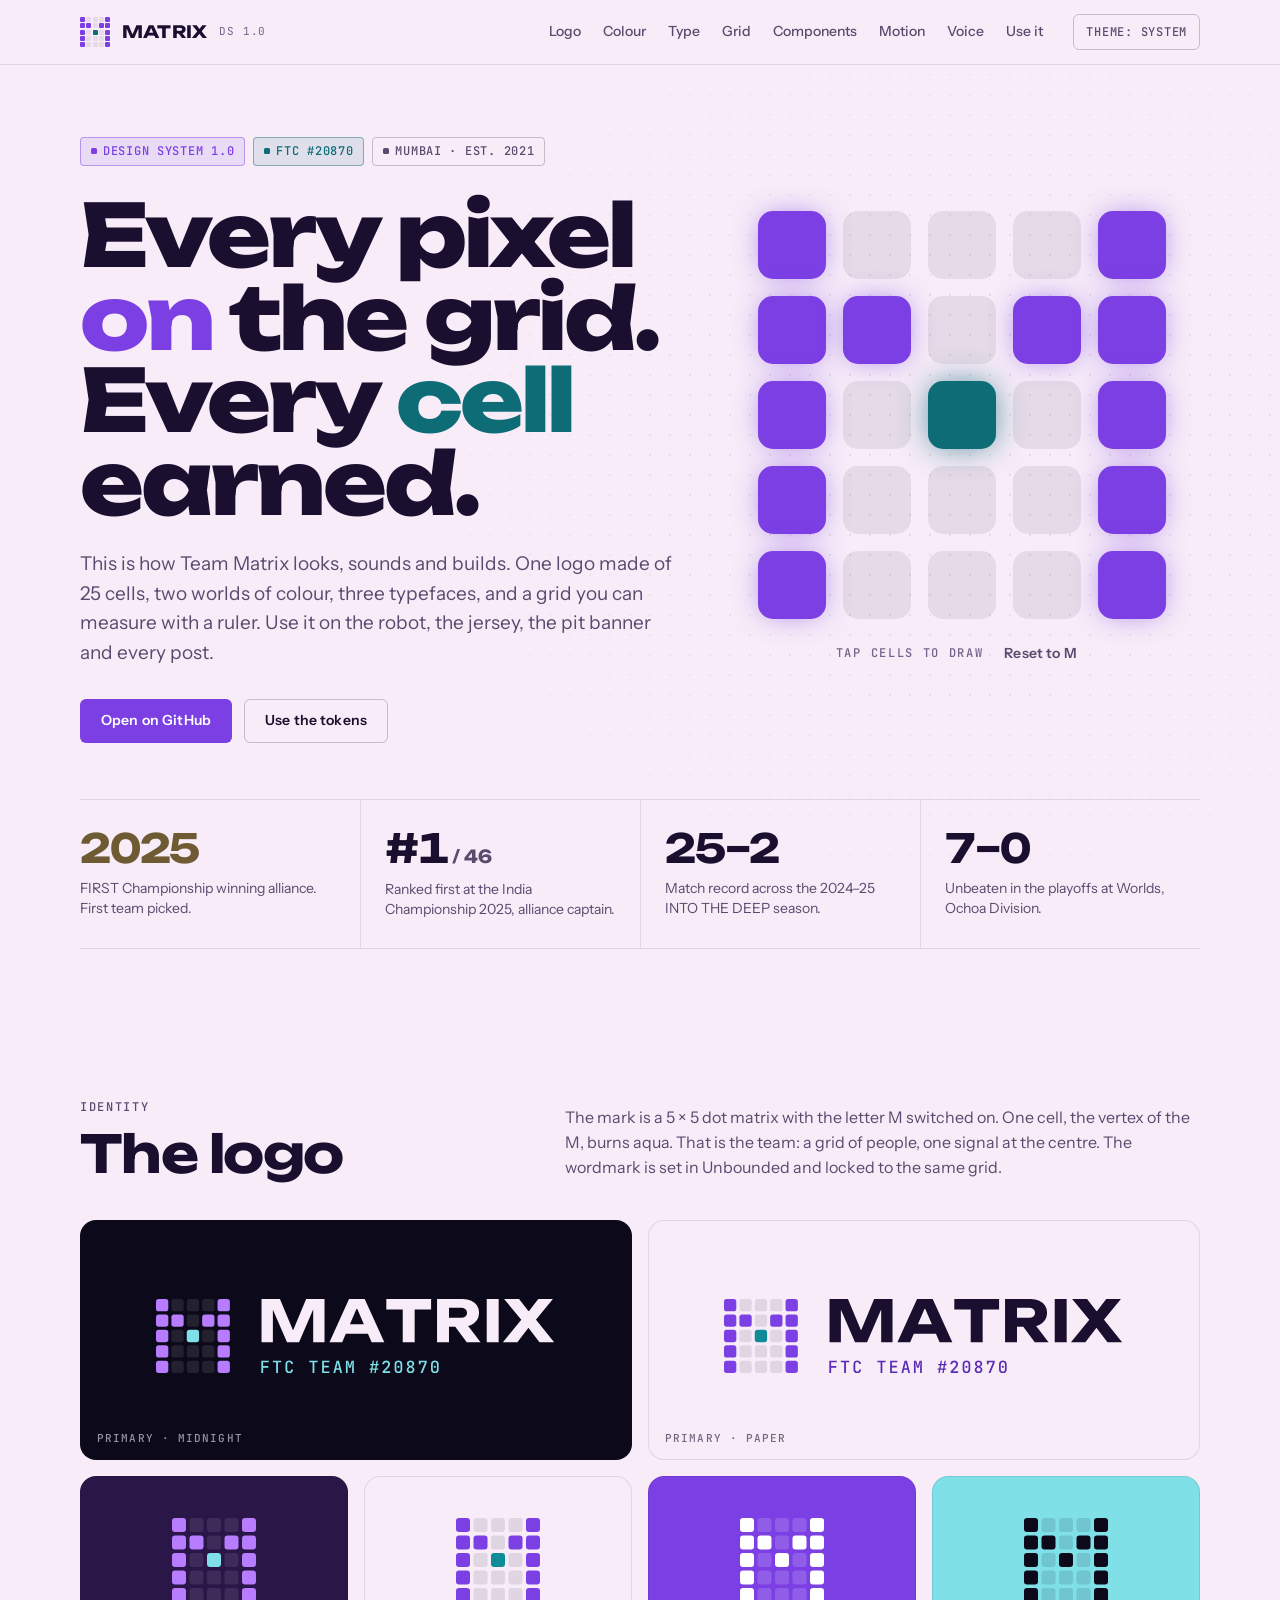
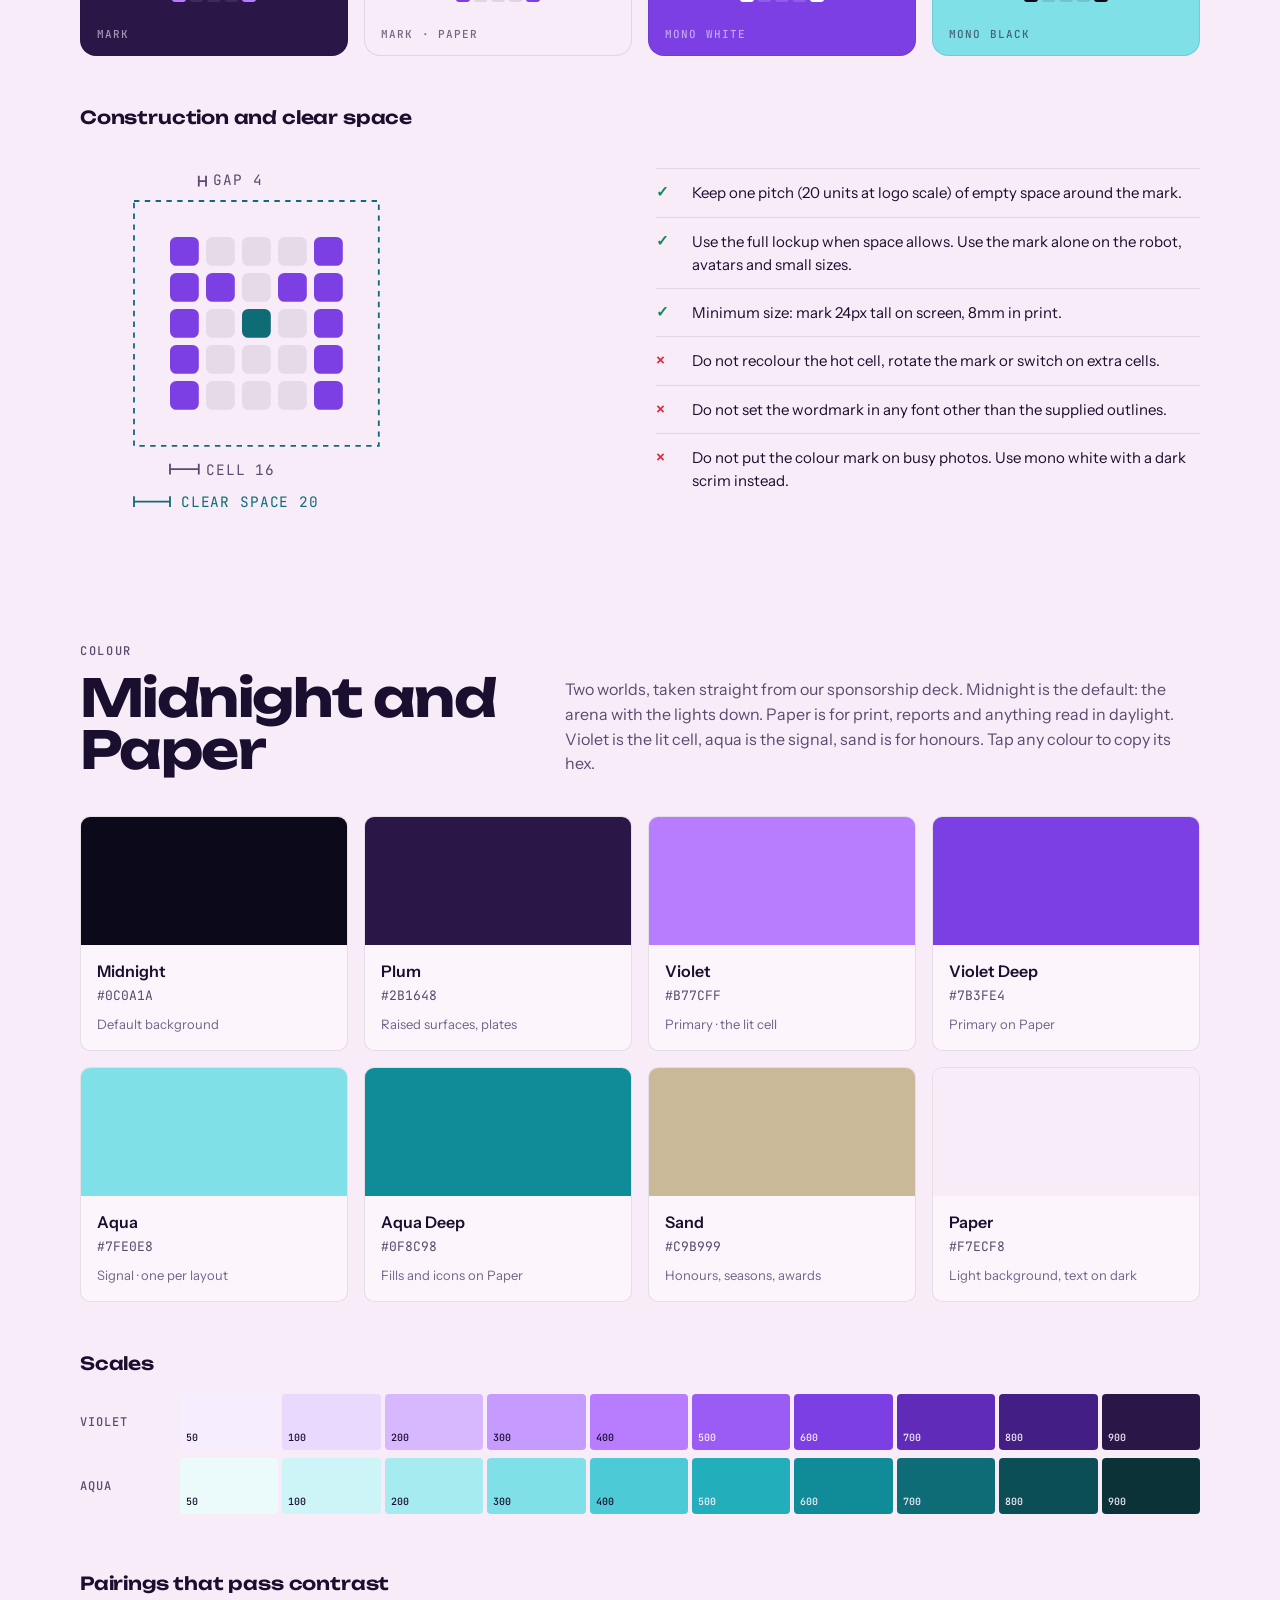
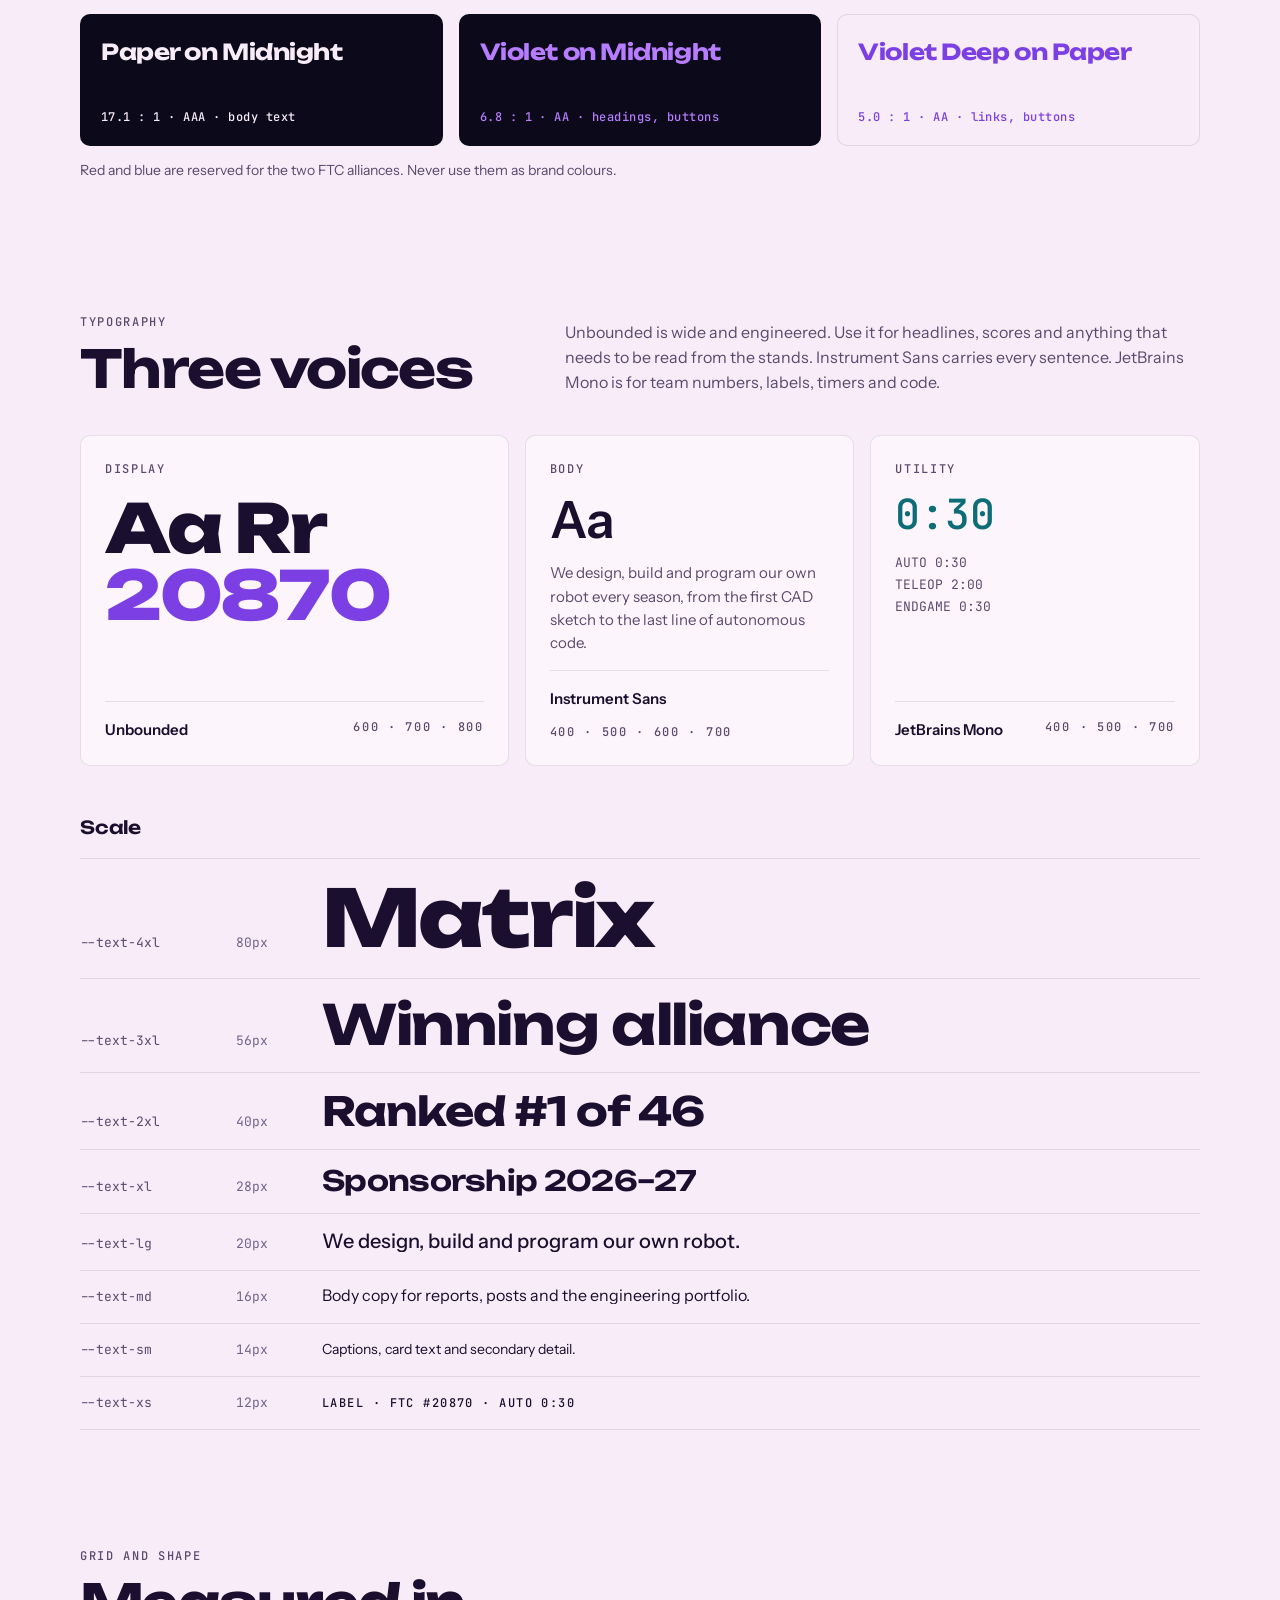
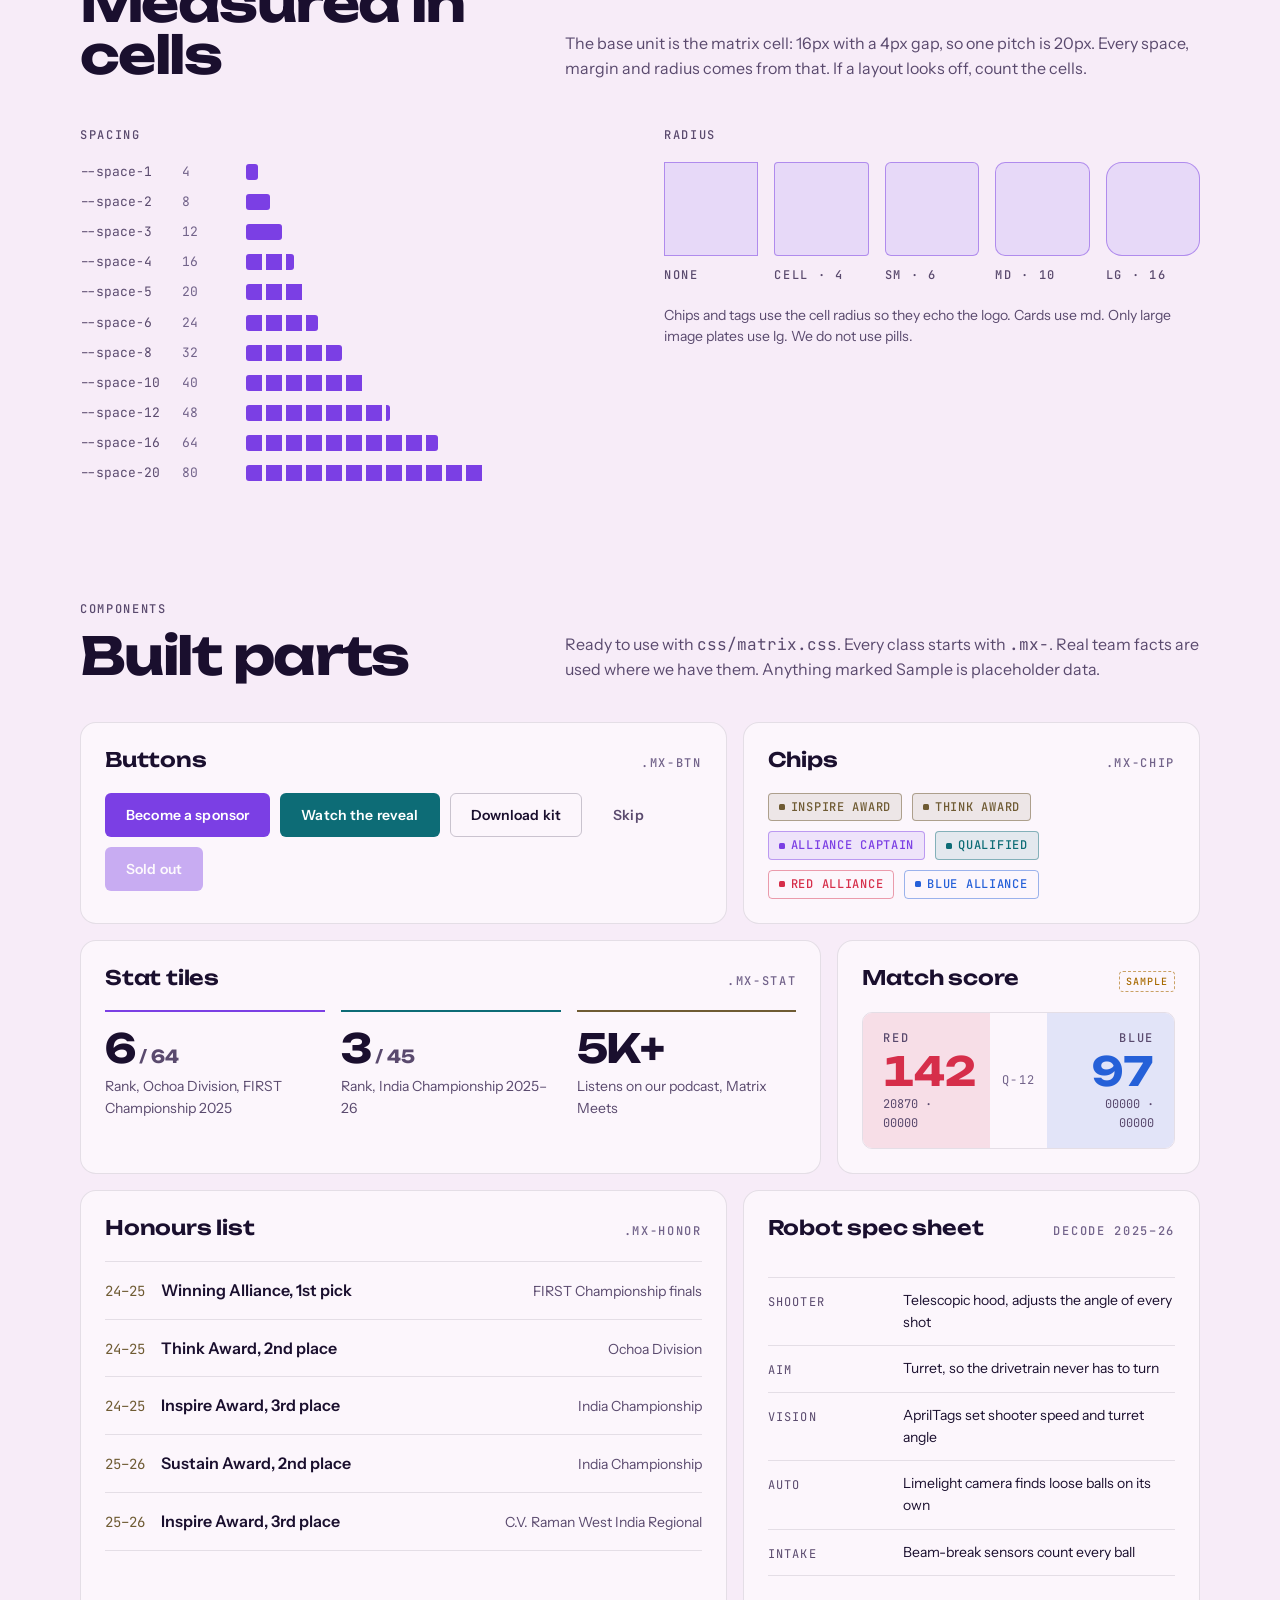
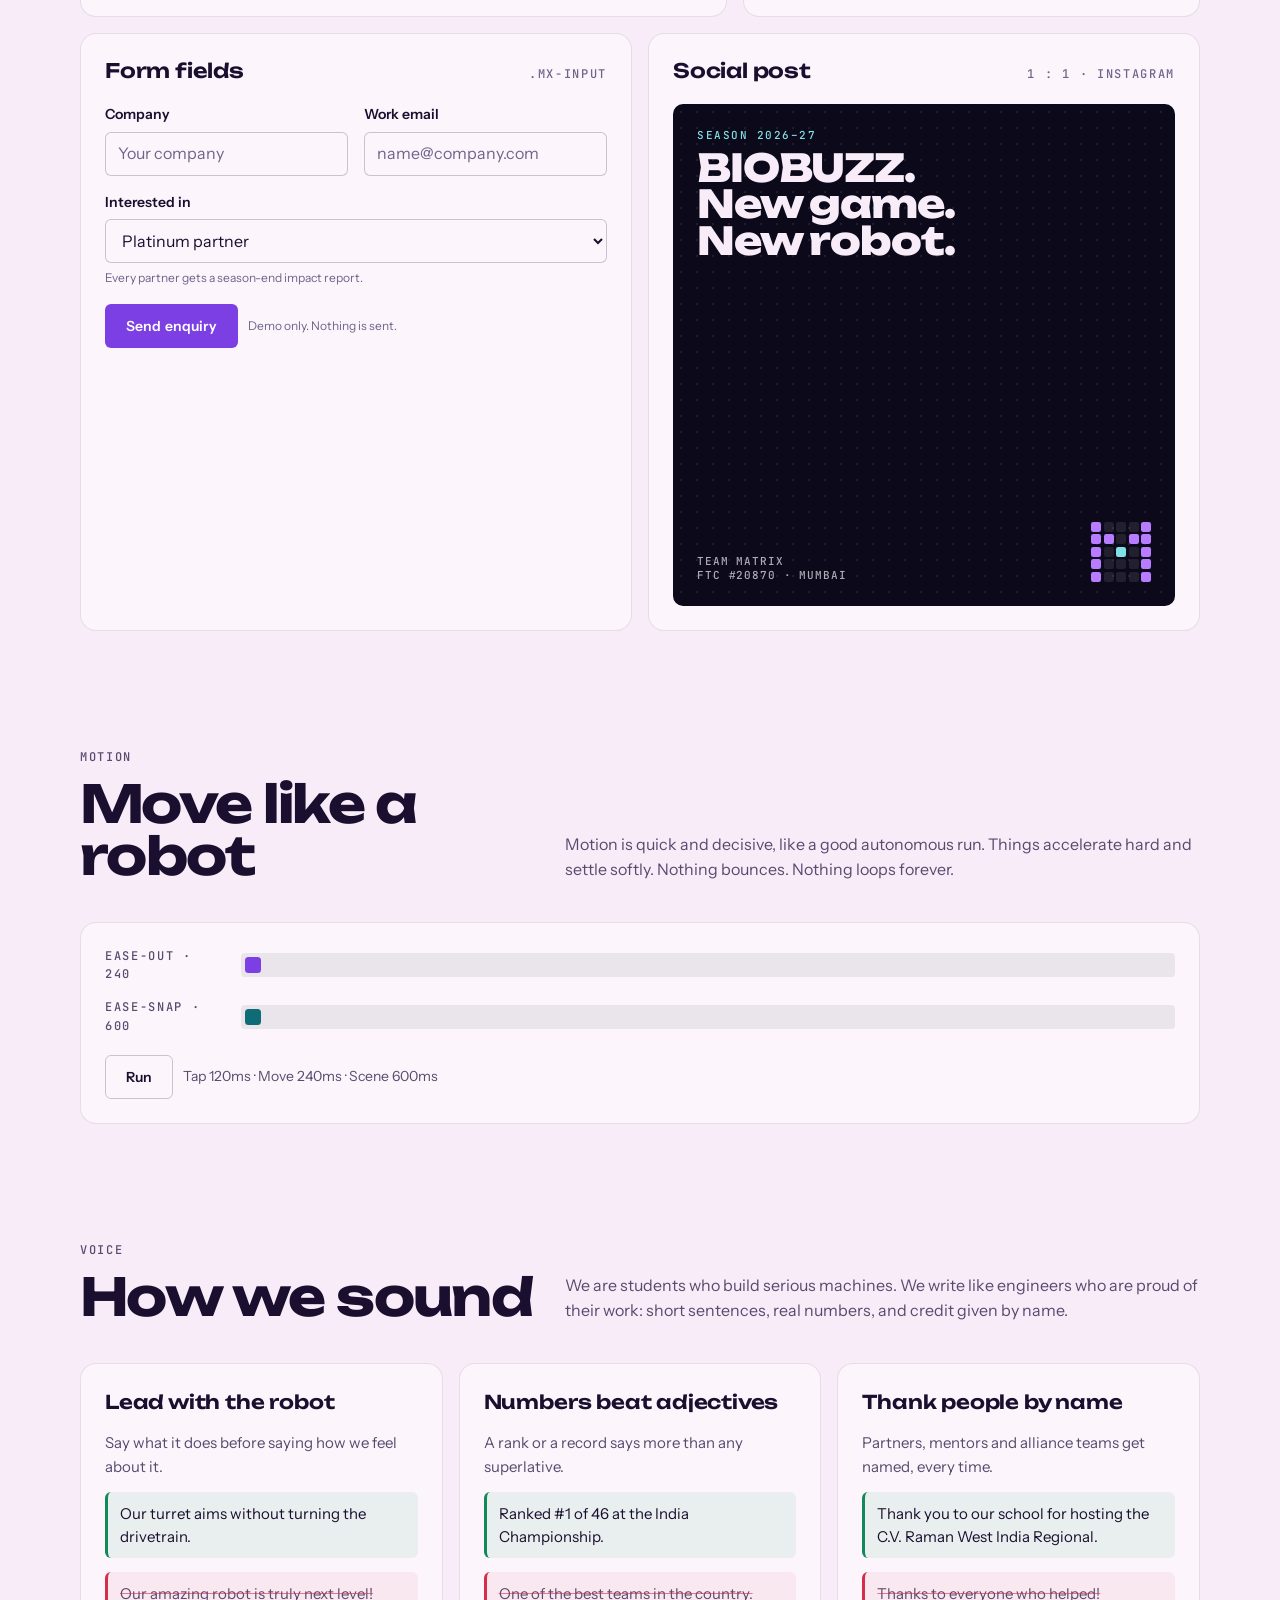
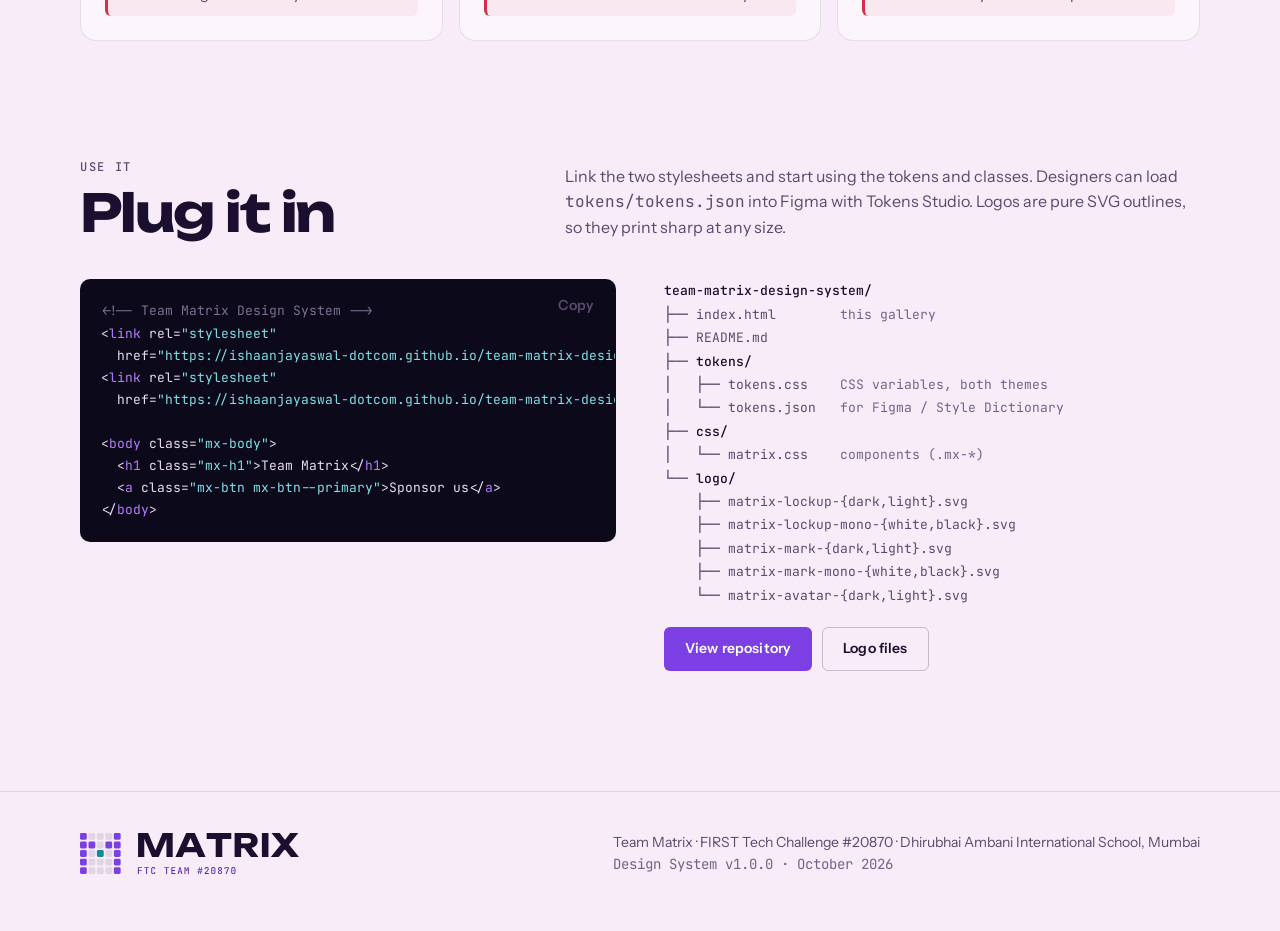
==== index.html @ dff88afb "Team Matrix Design System v1.0.0 Logo (dot-matrix M mark, outlined SVG lockups), Midnight and Paper " ====
<!doctype html>
<html lang="en">
<head>
<meta charset="utf-8">
<meta name="viewport" content="width=device-width, initial-scale=1, viewport-fit=cover">
<title>Team Matrix Design System</title>
<meta name="description" content="The official design system of Team Matrix, FIRST Tech Challenge Team #20870, Mumbai. Logo, colour, type, components and voice.">
<meta name="theme-color" content="#0C0A1A">
<link rel="icon" type="image/svg+xml" href="logo/matrix-avatar-dark.svg">
<link rel="preconnect" href="https://fonts.googleapis.com">
<link rel="preconnect" href="https://fonts.gstatic.com" crossorigin>
<link rel="stylesheet" href="https://fonts.googleapis.com/css2?family=Unbounded:wght@500;600;700;800&family=Instrument+Sans:ital,wght@0,400;0,500;0,600;0,700;1,400&family=JetBrains+Mono:wght@400;500;700&display=swap">
<style>
/*
 * Team Matrix Design System — tokens.css  v1.0.0
 * FTC Team #20870 · Mumbai
 *
 * Dark-first. "Midnight" is the default world; "Paper" is the light world.
 * Set data-theme="light" or data-theme="dark" on <html> to force one.
 *
 * Grid concept: everything snaps to the MATRIX CELL. One cell = 16px, one gap = 4px,
 * one pitch = 20px. The logo is a 5 x 5 grid of cells, so the brand literally is the grid.
 */


:root {
  /* ---------- Brand core (fixed, theme-independent) ---------- */
  --mx-midnight: #0C0A1A;
  --mx-aubergine: #1C0F33;
  --mx-plum: #2B1648;
  --mx-violet: #B77CFF;
  --mx-violet-deep: #7B3FE4;
  --mx-aqua: #7FE0E8;
  --mx-aqua-deep: #0F8C98;
  --mx-sand: #C9B999;
  --mx-sand-deep: #6F5B33;
  --mx-paper: #F7ECF8;
  --mx-ink: #1A0F2E;

  /* Violet scale */
  --mx-violet-50: #F6EEFF;
  --mx-violet-100: #EAD9FF;
  --mx-violet-200: #D7B8FF;
  --mx-violet-300: #C69BFF;
  --mx-violet-400: #B77CFF;
  --mx-violet-500: #9A5CF5;
  --mx-violet-600: #7B3FE4;
  --mx-violet-700: #5F2BB8;
  --mx-violet-800: #431E85;
  --mx-violet-900: #2B1648;

  /* Aqua scale */
  --mx-aqua-50: #EBFBFC;
  --mx-aqua-100: #CDF4F7;
  --mx-aqua-200: #A6EBF0;
  --mx-aqua-300: #7FE0E8;
  --mx-aqua-400: #4CCAD5;
  --mx-aqua-500: #23AEBB;
  --mx-aqua-600: #0F8C98;
  --mx-aqua-700: #0D6C76;
  --mx-aqua-800: #0C4E56;
  --mx-aqua-900: #0A3237;

  /* ---------- Semantic (Midnight / dark default) ---------- */
  --bg: #0C0A1A;
  --surface: #150D27;
  --raised: #1F1236;
  --line: rgba(247, 236, 248, 0.10);
  --line-strong: rgba(247, 236, 248, 0.20);
  --fg: #F7ECF8;
  --fg-muted: #B9A9C9;
  --fg-faint: #7E6F92;
  --primary: #B77CFF;
  --on-primary: #12081F;
  --signal: #7FE0E8;
  --on-signal: #06262A;
  --honor: #C9B999;
  --cell-off: rgba(247, 236, 248, 0.09);

  /* FTC alliance colours */
  --alliance-red: #FF6B7D;
  --alliance-blue: #6AA2FF;

  /* Status */
  --ok: #6EE7A8;
  --warn: #FFC86B;
  --fail: #FF6B7D;

  /* ---------- Type ---------- */
  --font-display: "Unbounded", "Arial Black", system-ui, sans-serif;
  --font-body: "Instrument Sans", "Segoe UI", system-ui, -apple-system, sans-serif;
  --font-mono: "JetBrains Mono", ui-monospace, "SFMono-Regular", Menlo, Consolas, monospace;

  --text-xs: 0.75rem;   /* 12 */
  --text-sm: 0.875rem;  /* 14 */
  --text-md: 1rem;      /* 16 */
  --text-lg: 1.25rem;   /* 20 */
  --text-xl: 1.75rem;   /* 28 */
  --text-2xl: 2.5rem;   /* 40 */
  --text-3xl: 3.5rem;   /* 56 */
  --text-4xl: 5rem;     /* 80 */

  --tracking-label: 0.14em;

  /* ---------- Space: the matrix cell ---------- */
  --cell: 16px;
  --gap: 4px;
  --pitch: 20px;
  --space-1: 4px;
  --space-2: 8px;
  --space-3: 12px;
  --space-4: 16px;
  --space-5: 20px;
  --space-6: 24px;
  --space-8: 32px;
  --space-10: 40px;
  --space-12: 48px;
  --space-16: 64px;
  --space-20: 80px;

  /* ---------- Shape ---------- */
  --radius-cell: 4px;   /* matches a logo cell (3.5 / 16) */
  --radius-sm: 6px;
  --radius-md: 10px;
  --radius-lg: 16px;
  --radius-pill: 999px;

  /* ---------- Elevation ---------- */
  --shadow-1: 0 1px 0 rgba(255, 255, 255, 0.04) inset, 0 8px 24px -12px rgba(0, 0, 0, 0.6);
  --glow-primary: 0 0 0 1px rgba(183, 124, 255, 0.5), 0 8px 32px -8px rgba(183, 124, 255, 0.45);

  /* ---------- Motion ---------- */
  --ease-out: cubic-bezier(0.2, 0.8, 0.2, 1);
  --ease-snap: cubic-bezier(0.7, 0, 0.2, 1);
  --dur-tap: 120ms;
  --dur-move: 240ms;
  --dur-scene: 600ms;

  color-scheme: dark;
}

/* ---------- Paper (light) ---------- */
@media (prefers-color-scheme: light) {
  :root:not([data-theme="dark"]) {
    --bg: #F7ECF8;
    --surface: #FCF6FC;
    --raised: #FFFFFF;
    --line: rgba(26, 15, 46, 0.10);
    --line-strong: rgba(26, 15, 46, 0.22);
    --fg: #1A0F2E;
    --fg-muted: #5A4A6E;
    --fg-faint: #72638A;
    --primary: #7B3FE4;
    --on-primary: #FFFFFF;
    --signal: #0D6C76;
    --on-signal: #FFFFFF;
    --honor: #6F5B33;
    --cell-off: rgba(26, 15, 46, 0.08);
    --alliance-red: #D62E4A;
    --alliance-blue: #2560D8;
    --ok: #13895A;
    --warn: #A86A00;
    --fail: #D62E4A;
    --shadow-1: 0 1px 2px rgba(26, 15, 46, 0.06), 0 12px 28px -16px rgba(26, 15, 46, 0.25);
    --glow-primary: 0 0 0 1px rgba(123, 63, 228, 0.45), 0 8px 28px -10px rgba(123, 63, 228, 0.4);
    color-scheme: light;
  }
}
:root[data-theme="light"] {
  --bg: #F7ECF8;
  --surface: #FCF6FC;
  --raised: #FFFFFF;
  --line: rgba(26, 15, 46, 0.10);
  --line-strong: rgba(26, 15, 46, 0.22);
  --fg: #1A0F2E;
  --fg-muted: #5A4A6E;
  --fg-faint: #72638A;
  --primary: #7B3FE4;
  --on-primary: #FFFFFF;
  --signal: #0D6C76;
  --on-signal: #FFFFFF;
  --honor: #6F5B33;
  --cell-off: rgba(26, 15, 46, 0.08);
  --alliance-red: #D62E4A;
  --alliance-blue: #2560D8;
  --ok: #13895A;
  --warn: #A86A00;
  --fail: #D62E4A;
  --shadow-1: 0 1px 2px rgba(26, 15, 46, 0.06), 0 12px 28px -16px rgba(26, 15, 46, 0.25);
  --glow-primary: 0 0 0 1px rgba(123, 63, 228, 0.45), 0 8px 28px -10px rgba(123, 63, 228, 0.4);
  color-scheme: light;
}

/*
 * Team Matrix Design System — matrix.css  v1.0.0
 * Components. Requires tokens/tokens.css first.
 * Every class is prefixed .mx- so it can sit next to any other CSS.
 */

/* ---------- Base ---------- */
.mx-body {
  background: var(--bg);
  color: var(--fg);
  font-family: var(--font-body);
  font-size: var(--text-md);
  line-height: 1.55;
  -webkit-font-smoothing: antialiased;
}
.mx-display {
  font-family: var(--font-display);
  font-weight: 700;
  letter-spacing: -0.02em;
  line-height: 1.02;
  text-wrap: balance;
}
.mx-h1 { font-family: var(--font-display); font-weight: 700; font-size: clamp(2.25rem, 6vw, var(--text-3xl)); line-height: 1.04; letter-spacing: -0.02em; text-wrap: balance; }
.mx-h2 { font-family: var(--font-display); font-weight: 600; font-size: clamp(1.6rem, 4vw, var(--text-2xl)); line-height: 1.1; letter-spacing: -0.015em; text-wrap: balance; }
.mx-h3 { font-family: var(--font-display); font-weight: 600; font-size: var(--text-lg); line-height: 1.25; letter-spacing: -0.01em; }
.mx-lead { font-size: var(--text-lg); color: var(--fg-muted); line-height: 1.5; max-width: 60ch; }
.mx-label {
  font-family: var(--font-mono);
  font-size: var(--text-xs);
  font-weight: 500;
  letter-spacing: var(--tracking-label);
  text-transform: uppercase;
  color: var(--fg-muted);
}
.mx-num { font-family: var(--font-mono); font-variant-numeric: tabular-nums; }

/* ---------- Buttons ---------- */
.mx-btn {
  display: inline-flex;
  align-items: center;
  justify-content: center;
  gap: var(--space-2);
  min-height: 44px;
  padding: 0 var(--space-5);
  border-radius: var(--radius-sm);
  border: 1px solid transparent;
  font-family: var(--font-body);
  font-size: var(--text-sm);
  font-weight: 600;
  letter-spacing: 0.01em;
  text-decoration: none;
  cursor: pointer;
  transition: transform var(--dur-tap) var(--ease-out), background var(--dur-move) var(--ease-out),
    box-shadow var(--dur-move) var(--ease-out), border-color var(--dur-move) var(--ease-out);
}
.mx-btn:active { transform: translateY(1px); }
.mx-btn:focus-visible { outline: 2px solid var(--signal); outline-offset: 3px; }
.mx-btn--primary { background: var(--primary); color: var(--on-primary); }
.mx-btn--primary:hover { box-shadow: var(--glow-primary); }
.mx-btn--signal { background: var(--signal); color: var(--on-signal); }
.mx-btn--outline { background: transparent; color: var(--fg); border-color: var(--line-strong); }
.mx-btn--outline:hover { border-color: var(--primary); color: var(--primary); }
.mx-btn--ghost { background: transparent; color: var(--fg-muted); }
.mx-btn--ghost:hover { color: var(--fg); background: var(--cell-off); }
.mx-btn[disabled] { opacity: 0.4; cursor: not-allowed; box-shadow: none; }

/* ---------- Chips & badges ---------- */
.mx-chip {
  display: inline-flex;
  align-items: center;
  gap: 6px;
  padding: 4px 10px;
  border-radius: var(--radius-cell);
  font-family: var(--font-mono);
  font-size: var(--text-xs);
  font-weight: 500;
  letter-spacing: 0.06em;
  text-transform: uppercase;
  border: 1px solid var(--line-strong);
  color: var(--fg-muted);
  white-space: nowrap;
}
.mx-chip::before { content: ""; width: 6px; height: 6px; border-radius: 1.5px; background: currentColor; }
.mx-chip--primary { color: var(--primary); border-color: color-mix(in srgb, var(--primary) 45%, transparent); background: color-mix(in srgb, var(--primary) 10%, transparent); }
.mx-chip--signal { color: var(--signal); border-color: color-mix(in srgb, var(--signal) 45%, transparent); background: color-mix(in srgb, var(--signal) 10%, transparent); }
.mx-chip--honor { color: var(--honor); border-color: color-mix(in srgb, var(--honor) 50%, transparent); background: color-mix(in srgb, var(--honor) 10%, transparent); }
.mx-chip--red { color: var(--alliance-red); border-color: color-mix(in srgb, var(--alliance-red) 45%, transparent); }
.mx-chip--blue { color: var(--alliance-blue); border-color: color-mix(in srgb, var(--alliance-blue) 45%, transparent); }

/* ---------- Surfaces ---------- */
.mx-card {
  background: var(--surface);
  border: 1px solid var(--line);
  border-radius: var(--radius-md);
  padding: var(--space-6);
}
.mx-card--raised { background: var(--raised); box-shadow: var(--shadow-1); }

/* Stat tile: the big number is always mono, the label always sits underneath */
.mx-stat { display: flex; flex-direction: column; gap: var(--space-2); }
.mx-stat__value {
  font-family: var(--font-display);
  font-weight: 700;
  font-size: var(--text-2xl);
  line-height: 1;
  letter-spacing: -0.03em;
  font-variant-numeric: tabular-nums;
}
.mx-stat__value small { font-size: 0.45em; color: var(--fg-muted); letter-spacing: 0; margin-left: 4px; }
.mx-stat__label { font-size: var(--text-sm); color: var(--fg-muted); }

/* Honour row: award / placing / event */
.mx-honor {
  display: grid;
  grid-template-columns: auto 1fr auto;
  gap: var(--space-4);
  align-items: baseline;
  padding: var(--space-4) 0;
  border-top: 1px solid var(--line);
}
.mx-honor__year { font-family: var(--font-mono); font-size: var(--text-sm); color: var(--honor); }
.mx-honor__title { font-weight: 600; min-width: 0; }
.mx-honor__event { font-size: var(--text-sm); color: var(--fg-muted); text-align: right; }
@media (max-width: 600px) {
  .mx-honor { grid-template-columns: auto minmax(0, 1fr); row-gap: 2px; }
  .mx-honor__event { grid-column: 2; text-align: left; }
}

/* ---------- Match score (red vs blue alliance) ---------- */
.mx-match { display: grid; grid-template-columns: 1fr auto 1fr; align-items: stretch; border-radius: var(--radius-md); overflow: hidden; border: 1px solid var(--line); }
.mx-match__side { padding: var(--space-4) var(--space-5); display: flex; flex-direction: column; gap: 4px; min-width: 0; }
.mx-match__side--red { background: color-mix(in srgb, var(--alliance-red) 12%, var(--surface)); }
.mx-match__side--blue { background: color-mix(in srgb, var(--alliance-blue) 12%, var(--surface)); text-align: right; }
.mx-match__score { font-family: var(--font-display); font-weight: 700; font-size: var(--text-2xl); line-height: 1; font-variant-numeric: tabular-nums; }
.mx-match__side--red .mx-match__score { color: var(--alliance-red); }
.mx-match__side--blue .mx-match__score { color: var(--alliance-blue); }
.mx-match__mid { display: grid; place-items: center; padding: 0 var(--space-3); background: var(--surface); font-family: var(--font-mono); font-size: var(--text-xs); color: var(--fg-faint); letter-spacing: 0.1em; }

/* ---------- Form ---------- */
.mx-field { display: flex; flex-direction: column; gap: 6px; }
.mx-field label { font-size: var(--text-sm); font-weight: 600; }
.mx-input {
  min-height: 44px;
  padding: 0 var(--space-3);
  border-radius: var(--radius-sm);
  border: 1px solid var(--line-strong);
  background: var(--surface);
  color: var(--fg);
  font: inherit;
  font-size: var(--text-md);
}
.mx-input::placeholder { color: var(--fg-faint); }
.mx-input:focus { outline: none; border-color: var(--primary); box-shadow: 0 0 0 3px color-mix(in srgb, var(--primary) 25%, transparent); }
.mx-hint { font-size: var(--text-xs); color: var(--fg-faint); }

/* ---------- Spec list (robot sheets, specs) ---------- */
.mx-spec { display: grid; grid-template-columns: minmax(0, 1fr) minmax(0, 2fr); border-top: 1px solid var(--line); }
.mx-spec dt, .mx-spec dd { margin: 0; padding: var(--space-3) 0; border-bottom: 1px solid var(--line); }
.mx-spec dt { font-family: var(--font-mono); font-size: var(--text-xs); letter-spacing: 0.1em; text-transform: uppercase; color: var(--fg-muted); padding-top: calc(var(--space-3) + 3px); }
.mx-spec dd { font-size: var(--text-sm); }

/* ---------- Dot matrix (the brand device) ---------- */
.mx-matrix { display: grid; grid-template-columns: repeat(var(--cols, 5), var(--c, 16px)); gap: calc(var(--c, 16px) / 4); }
.mx-matrix > i { width: var(--c, 16px); aspect-ratio: 1; border-radius: calc(var(--c, 16px) * 0.22); background: var(--cell-off); }
.mx-matrix > i.on { background: var(--primary); }
.mx-matrix > i.hot { background: var(--signal); }

@media (prefers-reduced-motion: reduce) {
  .mx-btn, .mx-btn:active { transition: none; transform: none; }
}


/* ================= Gallery page ================= */
/* Layout: one 1120px column on the 20px pitch; sections separated by hairlines, not boxes. */
* { box-sizing: border-box; }
html { scroll-behavior: smooth; scroll-padding-top: 84px; }
body { margin: 0; background: var(--bg); color: var(--fg); font-family: var(--font-body); font-size: 16px; line-height: 1.55; -webkit-font-smoothing: antialiased; }
a { color: inherit; }
img { max-width: 100%; display: block; }
code, pre { font-family: var(--font-mono); }
::selection { background: var(--primary); color: var(--on-primary); }

.wrap { width: 100%; max-width: 1160px; margin: 0 auto; padding-inline: 20px; }

/* ---- Nav ---- */
.nav { position: sticky; top: env(safe-area-inset-top, 0px); z-index: 20; background: color-mix(in srgb, var(--bg) 82%, transparent); backdrop-filter: blur(14px); -webkit-backdrop-filter: blur(14px); border-bottom: 1px solid var(--line); }
.nav__in { display: flex; align-items: center; gap: 20px; min-height: 64px; }
.brand { display: flex; align-items: center; gap: 12px; text-decoration: none; }
.brand .mx-matrix { --c: 5px; }
.brand__word { font-family: var(--font-display); font-weight: 700; font-size: 17px; letter-spacing: 0.01em; }
.brand__ver { font-family: var(--font-mono); font-size: 11px; color: var(--fg-faint); letter-spacing: 0.08em; }
.nav__links { display: flex; gap: 2px; margin-left: auto; overflow-x: auto; scrollbar-width: none; }
.nav__links::-webkit-scrollbar { display: none; }
.nav__links a { text-decoration: none; font-size: 14px; font-weight: 500; color: var(--fg-muted); padding: 8px 10px; border-radius: var(--radius-sm); white-space: nowrap; }
.nav__links a:hover { color: var(--fg); background: var(--cell-off); }
.theme-btn { flex: none; display: inline-flex; align-items: center; gap: 8px; min-height: 36px; padding: 0 12px; border-radius: var(--radius-sm); border: 1px solid var(--line-strong); background: transparent; color: var(--fg-muted); font: 500 12px var(--font-mono); letter-spacing: 0.06em; text-transform: uppercase; cursor: pointer; }
.theme-btn:hover { color: var(--fg); border-color: var(--primary); }
.theme-btn:focus-visible, .nav__links a:focus-visible { outline: 2px solid var(--signal); outline-offset: 2px; }
@media (max-width: 860px) { .nav__links { display: none; } .theme-btn { margin-left: auto; } }

/* ---- Hero ---- */
.hero { padding-block: 72px 56px; position: relative; overflow: hidden; }
.hero::before { content: ""; position: absolute; inset: 0; background-image: radial-gradient(var(--cell-off) 1.2px, transparent 1.4px); background-size: 20px 20px; mask-image: radial-gradient(ellipse 70% 80% at 75% 40%, #000 20%, transparent 75%); -webkit-mask-image: radial-gradient(ellipse 70% 80% at 75% 40%, #000 20%, transparent 75%); pointer-events: none; }
.hero__grid { position: relative; display: grid; grid-template-columns: minmax(0, 1.25fr) minmax(0, 1fr); gap: 48px; align-items: center; }
.hero__kicker { display: flex; flex-wrap: wrap; gap: 8px; margin-bottom: 28px; }
.hero h1 { font-family: var(--font-display); font-weight: 800; font-size: clamp(2.6rem, 7.2vw, 5.4rem); line-height: 0.96; letter-spacing: -0.035em; margin: 0 0 24px; text-wrap: balance; }
.hero h1 .lit { color: var(--primary); }
.hero h1 .hot { color: var(--signal); }
.hero p { margin: 0 0 32px; max-width: 52ch; font-size: 19px; color: var(--fg-muted); }
.hero__cta { display: flex; flex-wrap: wrap; gap: 12px; }
.hero__board { justify-self: center; display: flex; flex-direction: column; align-items: center; gap: 18px; }
.board { --c: clamp(40px, 7vw, 68px); }
.board > i { cursor: pointer; transition: background var(--dur-move) var(--ease-out), transform var(--dur-tap) var(--ease-out), box-shadow var(--dur-move); border: 0; }
.board > i:hover { transform: scale(0.92); }
.board > i.on { box-shadow: 0 0 28px -6px color-mix(in srgb, var(--primary) 70%, transparent); }
.board > i.hot { box-shadow: 0 0 32px -4px color-mix(in srgb, var(--signal) 80%, transparent); }
.board > i:focus-visible { outline: 2px solid var(--signal); outline-offset: 3px; }
.board.wave > i { animation: wave 900ms var(--ease-out) both; animation-delay: calc(var(--d) * 55ms); }
@keyframes wave { 0% { filter: brightness(1); } 35% { filter: brightness(1.9) saturate(1.2); } 100% { filter: brightness(1); } }
.board__bar { display: flex; align-items: center; gap: 10px; }
.board__bar .mx-label { color: var(--fg-faint); }
@media (max-width: 860px) { .hero { padding-block: 40px 40px; } .hero__grid { grid-template-columns: 1fr; gap: 40px; } .hero__board { justify-self: start; } }

/* ---- Record strip ---- */
.record { display: grid; grid-template-columns: repeat(4, minmax(0, 1fr)); border-top: 1px solid var(--line); border-bottom: 1px solid var(--line); }
.record > div { padding: 28px 24px 28px 0; display: flex; flex-direction: column; gap: 10px; min-width: 0; }
.record > div + div { padding-left: 24px; border-left: 1px solid var(--line); }
.record b { font-family: var(--font-display); font-weight: 700; font-size: clamp(1.7rem, 3.4vw, 2.5rem); line-height: 1; letter-spacing: -0.03em; font-variant-numeric: tabular-nums; }
.record b em { font-style: normal; color: var(--honor); }
.record span { font-size: 14px; color: var(--fg-muted); line-height: 1.45; }
@media (max-width: 760px) { .record { grid-template-columns: 1fr 1fr; } .record > div:nth-child(3) { padding-left: 0; border-left: 0; } .record > div:nth-child(n+3) { border-top: 1px solid var(--line); } }

/* ---- Sections ---- */
.sec { padding-block: 88px 24px; }
.sec__head { display: grid; grid-template-columns: minmax(0, 1fr) minmax(0, 1.4fr); gap: 32px; align-items: end; margin-bottom: 40px; }
.sec__head h2 { font-family: var(--font-display); font-weight: 700; font-size: clamp(2rem, 4.6vw, 3.25rem); line-height: 1; letter-spacing: -0.03em; margin: 10px 0 0; }
.sec__head p { margin: 0; color: var(--fg-muted); max-width: 58ch; }
@media (max-width: 760px) { .sec { padding-block: 64px 16px; } .sec__head { grid-template-columns: 1fr; gap: 16px; } }
.sub { font-family: var(--font-display); font-weight: 600; font-size: 18px; letter-spacing: -0.01em; margin: 48px 0 16px; }
.note { font-size: 14px; color: var(--fg-muted); }

/* ---- Logo ---- */
.logo-grid { display: grid; grid-template-columns: repeat(2, minmax(0, 1fr)); gap: 16px; }
.plate { position: relative; border-radius: var(--radius-lg); display: grid; place-items: center; padding: 56px 32px 64px; min-height: 240px; border: 1px solid var(--line); }
.plate img { width: min(100%, 400px); height: auto; }
.plate--night { background: var(--mx-midnight); }
.plate--paper { background: var(--mx-paper); }
.plate--violet { background: var(--mx-violet-600); }
.plate--aqua { background: var(--mx-aqua); }
.plate--plum { background: var(--mx-plum); }
.plate__tag { position: absolute; left: 16px; bottom: 14px; font: 500 11px var(--font-mono); letter-spacing: 0.1em; text-transform: uppercase; }
.plate--night .plate__tag, .plate--violet .plate__tag, .plate--plum .plate__tag { color: rgba(247, 236, 248, 0.6); }
.plate--paper .plate__tag, .plate--aqua .plate__tag { color: rgba(26, 15, 46, 0.6); }
.marks { display: grid; grid-template-columns: repeat(4, minmax(0, 1fr)); gap: 16px; margin-top: 16px; }
.marks .plate { min-height: 180px; padding: 40px 24px 52px; }
.marks .plate img { width: 84px; }
@media (max-width: 760px) { .logo-grid { grid-template-columns: 1fr; } .marks { grid-template-columns: 1fr 1fr; } }

.construct { display: grid; grid-template-columns: minmax(0, 1fr) minmax(0, 1fr); gap: 32px; align-items: center; margin-top: 16px; }
.construct svg { width: 100%; height: auto; max-width: 360px; }
.construct svg text { font-family: var(--font-mono); font-size: 8px; fill: var(--fg-muted); letter-spacing: 0.06em; }
.rules { display: grid; gap: 0; }
.rules li { list-style: none; display: grid; grid-template-columns: 28px 1fr; gap: 8px; padding: 12px 0; border-top: 1px solid var(--line); font-size: 15px; }
.rules ul { margin: 0; padding: 0; }
.rules .y { color: var(--ok); font-family: var(--font-mono); font-weight: 700; }
.rules .n { color: var(--fail); font-family: var(--font-mono); font-weight: 700; }
@media (max-width: 760px) { .construct { grid-template-columns: 1fr; } }

/* ---- Colour ---- */
.swatches { display: grid; grid-template-columns: repeat(4, minmax(0, 1fr)); gap: 16px; }
.sw { display: flex; flex-direction: column; text-align: left; padding: 0; border: 1px solid var(--line); border-radius: var(--radius-md); background: var(--surface); color: var(--fg); cursor: pointer; overflow: hidden; font: inherit; transition: transform var(--dur-move) var(--ease-out), border-color var(--dur-move); }
.sw:hover { transform: translateY(-3px); border-color: var(--line-strong); }
.sw:focus-visible { outline: 2px solid var(--signal); outline-offset: 2px; }
.sw__chip { height: 128px; width: 100%; position: relative; }
.sw__chip::after { content: "Copy"; position: absolute; right: 10px; top: 10px; font: 500 10px var(--font-mono); letter-spacing: 0.1em; text-transform: uppercase; padding: 4px 6px; border-radius: 4px; background: rgba(12, 10, 26, 0.55); color: #F7ECF8; opacity: 0; transition: opacity var(--dur-move); }
.sw:hover .sw__chip::after, .sw:focus-visible .sw__chip::after { opacity: 1; }
.sw__meta { padding: 14px 16px 16px; display: flex; flex-direction: column; gap: 2px; }
.sw__name { font-weight: 600; }
.sw__hex { font-family: var(--font-mono); font-size: 13px; color: var(--fg-muted); }
.sw__role { font-size: 13px; color: var(--fg-faint); margin-top: 6px; }
@media (max-width: 860px) { .swatches { grid-template-columns: 1fr 1fr; } }

.ramp { display: grid; grid-template-columns: 96px repeat(10, minmax(0, 1fr)); gap: 4px; align-items: stretch; margin-bottom: 8px; }
.ramp__name { font: 500 12px var(--font-mono); letter-spacing: 0.08em; text-transform: uppercase; color: var(--fg-muted); align-self: center; }
.ramp button { height: 56px; border: 0; border-radius: var(--radius-cell); cursor: pointer; display: flex; align-items: flex-end; padding: 6px; font: 500 10px var(--font-mono); }
.ramp button:focus-visible { outline: 2px solid var(--signal); outline-offset: 2px; }
.ramp-wrap { overflow-x: auto; }
.ramp-wrap > div { min-width: 640px; }
.pairs { display: grid; grid-template-columns: repeat(3, minmax(0, 1fr)); gap: 16px; }
.pair { border-radius: var(--radius-md); padding: 20px; display: flex; flex-direction: column; gap: 8px; min-height: 132px; border: 1px solid var(--line); }
.pair b { font-family: var(--font-display); font-size: 22px; font-weight: 700; letter-spacing: -0.02em; }
.pair span { font: 500 12px var(--font-mono); letter-spacing: 0.04em; margin-top: auto; }
@media (max-width: 760px) { .pairs { grid-template-columns: 1fr; } }

/* ---- Type ---- */
.faces { display: grid; grid-template-columns: 1.3fr 1fr 1fr; gap: 16px; }
.face { border: 1px solid var(--line); border-radius: var(--radius-md); background: var(--surface); padding: 24px; display: flex; flex-direction: column; gap: 16px; min-width: 0; }
.face__big { line-height: 1; overflow-wrap: anywhere; }
.face__meta { margin-top: auto; display: flex; justify-content: space-between; gap: 12px; flex-wrap: wrap; padding-top: 16px; border-top: 1px solid var(--line); }
.face__meta b { font-weight: 600; font-size: 15px; }
@media (max-width: 860px) { .faces { grid-template-columns: 1fr; } }
.scale { border-top: 1px solid var(--line); }
.scale__row { display: grid; grid-template-columns: 140px 70px minmax(0, 1fr); gap: 16px; align-items: baseline; padding: 16px 0; border-bottom: 1px solid var(--line); }
.scale__row > div:last-child { min-width: 0; overflow: hidden; text-overflow: ellipsis; white-space: nowrap; }
@media (max-width: 600px) { .scale__row { grid-template-columns: 1fr 50px; } .scale__row > div:last-child { grid-column: 1 / -1; white-space: normal; } }

/* ---- Space & shape ---- */
.space { display: grid; gap: 10px; }
.space__row { display: grid; grid-template-columns: 90px 52px minmax(0, 1fr); gap: 12px; align-items: center; font-size: 13px; }
.space__bar { height: 16px; border-radius: 3px; background: repeating-linear-gradient(90deg, var(--primary) 0 16px, transparent 16px 20px); max-width: 100%; }
.space__bar.thin { background: var(--primary); }
.shapes { display: grid; grid-template-columns: repeat(5, minmax(0, 1fr)); gap: 16px; }
.shape { display: flex; flex-direction: column; gap: 10px; align-items: flex-start; }
.shape i { display: block; width: 100%; max-width: 120px; aspect-ratio: 1; background: color-mix(in srgb, var(--primary) 16%, var(--surface)); border: 1px solid color-mix(in srgb, var(--primary) 50%, transparent); }
.two { display: grid; grid-template-columns: minmax(0, 1fr) minmax(0, 1fr); gap: 48px; }
.two > * { min-width: 0; }
@media (max-width: 860px) { .two { grid-template-columns: minmax(0, 1fr); gap: 32px; } .shapes { grid-template-columns: repeat(3, minmax(0, 1fr)); } }

/* ---- Components ---- */
.cmp { display: grid; grid-template-columns: repeat(12, minmax(0, 1fr)); gap: 16px; }
.cmp > * { min-width: 0; }
.span-12 { grid-column: span 12; } .span-7 { grid-column: span 7; } .span-5 { grid-column: span 5; } .span-6 { grid-column: span 6; } .span-4 { grid-column: span 4; } .span-8 { grid-column: span 8; }
@media (max-width: 900px) { .cmp > * { grid-column: span 12; } }
.demo { border: 1px solid var(--line); border-radius: var(--radius-lg); background: var(--surface); padding: 24px; display: flex; flex-direction: column; gap: 20px; }
.demo__head { display: flex; justify-content: space-between; align-items: baseline; gap: 12px; flex-wrap: wrap; }
.demo__head .mx-label { color: var(--fg-faint); }
.row { display: flex; flex-wrap: wrap; gap: 10px; align-items: center; }
.stats3 { display: grid; grid-template-columns: repeat(3, minmax(0, 1fr)); gap: 16px; }
.stats3 .mx-stat { padding-top: 16px; border-top: 2px solid var(--primary); }
.stats3 .mx-stat:nth-child(2) { border-top-color: var(--signal); }
.stats3 .mx-stat:nth-child(3) { border-top-color: var(--honor); }
@media (max-width: 520px) { .stats3 { grid-template-columns: 1fr; } }
.sample { font: 500 10px var(--font-mono); letter-spacing: 0.1em; text-transform: uppercase; color: var(--warn); border: 1px dashed color-mix(in srgb, var(--warn) 60%, transparent); padding: 3px 6px; border-radius: 4px; }
.form { display: grid; grid-template-columns: 1fr 1fr; gap: 16px; }
.form .full { grid-column: 1 / -1; }
@media (max-width: 520px) { .form { grid-template-columns: 1fr; } }
.post { aspect-ratio: 1; max-width: 100%; border-radius: var(--radius-md); background: var(--mx-midnight); color: #F7ECF8; padding: 24px; display: flex; flex-direction: column; justify-content: space-between; position: relative; overflow: hidden; }
.post::before { content: ""; position: absolute; inset: 0; background-image: radial-gradient(rgba(247,236,248,0.09) 1.3px, transparent 1.5px); background-size: 16px 16px; }
.post > * { position: relative; }
.post .mx-matrix { --c: 10px; }
.post .mx-matrix > i { background: rgba(247,236,248,0.09); }
.post .mx-matrix > i.on { background: #B77CFF; }
.post .mx-matrix > i.hot { background: #7FE0E8; }
.post__kick { font: 500 11px var(--font-mono); letter-spacing: 0.14em; text-transform: uppercase; color: #7FE0E8; }
.post__title { font-family: var(--font-display); font-weight: 800; font-size: clamp(1.6rem, 3.4vw, 2.4rem); line-height: 0.95; letter-spacing: -0.03em; margin: 8px 0 0; }
.post__foot { display: flex; justify-content: space-between; align-items: end; gap: 12px; font: 500 11px var(--font-mono); letter-spacing: 0.08em; color: rgba(247,236,248,0.7); }

/* ---- Motion ---- */
.tracks { display: grid; gap: 14px; }
.track { display: grid; grid-template-columns: 120px minmax(0, 1fr); gap: 16px; align-items: center; }
.track__lane { position: relative; height: 24px; border-radius: 4px; background: var(--cell-off); }
.track__dot { position: absolute; left: 4px; top: 4px; width: 16px; height: 16px; border-radius: 3.5px; background: var(--primary); transition-property: left; }
.track:nth-child(2) .track__dot { background: var(--signal); }
.tracks.go .track__dot { left: calc(100% - 20px); }

/* ---- Voice ---- */
.voice { display: grid; grid-template-columns: repeat(3, minmax(0, 1fr)); gap: 16px; }
.voice .demo { gap: 14px; }
.voice h3 { margin: 0; font-family: var(--font-display); font-size: 19px; font-weight: 600; letter-spacing: -0.01em; }
.voice p { margin: 0; font-size: 15px; color: var(--fg-muted); }
.say { font-size: 15px; padding: 10px 12px; border-radius: var(--radius-sm); border-left: 3px solid; }
.say--y { border-color: var(--ok); background: color-mix(in srgb, var(--ok) 8%, transparent); }
.say--n { border-color: var(--fail); background: color-mix(in srgb, var(--fail) 7%, transparent); color: var(--fg-muted); text-decoration: line-through; text-decoration-color: color-mix(in srgb, var(--fail) 60%, transparent); }
@media (max-width: 860px) { .voice { grid-template-columns: 1fr; } }

/* ---- Use it ---- */
.code { position: relative; background: var(--mx-midnight); color: #E9DDF0; border: 1px solid var(--line); border-radius: var(--radius-md); padding: 20px; overflow-x: auto; font-size: 13px; line-height: 1.7; }
.code .k { color: #B77CFF; } .code .s { color: #7FE0E8; } .code .c { color: #7E6F92; }
.copy { position: absolute; top: 10px; right: 10px; }
.tree { font-family: var(--font-mono); font-size: 13px; line-height: 1.8; color: var(--fg-muted); margin: 0; white-space: pre; overflow-x: auto; }
.tree b { color: var(--fg); font-weight: 500; }

/* ---- Footer ---- */
.foot { margin-top: 96px; border-top: 1px solid var(--line); padding-block: 40px 56px; }
.foot__in { display: flex; flex-wrap: wrap; justify-content: space-between; gap: 24px; align-items: center; }
.foot img { width: 220px; }
.foot p { margin: 0; font-size: 14px; color: var(--fg-muted); }
.lock-dark { display: block; } .lock-light { display: none; }
@media (prefers-color-scheme: light) { :root:not([data-theme="dark"]) .lock-dark { display: none; } :root:not([data-theme="dark"]) .lock-light { display: block; } }
:root[data-theme="light"] .lock-dark { display: none; } :root[data-theme="light"] .lock-light { display: block; }

/* ---- Toast ---- */
.toast { position: fixed; left: 50%; bottom: calc(24px + env(safe-area-inset-bottom, 0px)); transform: translate(-50%, 12px); background: var(--fg); color: var(--bg); padding: 10px 16px; border-radius: var(--radius-sm); font: 500 13px var(--font-mono); opacity: 0; pointer-events: none; transition: opacity var(--dur-move), transform var(--dur-move) var(--ease-out); z-index: 50; }
.toast.show { opacity: 1; transform: translate(-50%, 0); }

@media (prefers-reduced-motion: reduce) {
  html { scroll-behavior: auto; }
  .board.wave > i { animation: none; }
  .sw, .board > i, .track__dot { transition: none !important; }
}
</style>
</head>
<body>


<header class="nav">
  <div class="wrap nav__in">
    <a class="brand" href="#top" aria-label="Team Matrix design system home">
      <span class="mx-matrix" aria-hidden="true"><i class="on"></i><i></i><i></i><i></i><i class="on"></i><i class="on"></i><i class="on"></i><i></i><i class="on"></i><i class="on"></i><i class="on"></i><i></i><i class="hot"></i><i></i><i class="on"></i><i class="on"></i><i></i><i></i><i></i><i class="on"></i><i class="on"></i><i></i><i></i><i></i><i class="on"></i></span>
      <span class="brand__word">MATRIX</span>
      <span class="brand__ver">DS 1.0</span>
    </a>
    <nav class="nav__links" aria-label="Sections">
      <a href="#logo">Logo</a><a href="#colour">Colour</a><a href="#type">Type</a><a href="#space">Grid</a><a href="#components">Components</a><a href="#motion">Motion</a><a href="#voice">Voice</a><a href="#use">Use it</a>
    </nav>
    <button class="theme-btn" id="themeBtn" type="button" aria-label="Switch colour theme">Theme: <span id="themeName">System</span></button>
  </div>
</header>

<main id="top">
  <!-- ============ HERO ============ -->
  <section class="hero">
    <div class="wrap hero__grid">
      <div>
        <div class="hero__kicker">
          <span class="mx-chip mx-chip--primary">Design System 1.0</span>
          <span class="mx-chip mx-chip--signal">FTC #20870</span>
          <span class="mx-chip">Mumbai · Est. 2021</span>
        </div>
        <h1>Every pixel <span class="lit">on</span>&nbsp;the grid. Every <span class="hot">cell</span> earned.</h1>
        <p>This is how Team Matrix looks, sounds and builds. One logo made of 25 cells, two worlds of colour, three typefaces, and a grid you can measure with a ruler. Use it on the robot, the jersey, the pit banner and every post.</p>
        <div class="hero__cta">
          <a class="mx-btn mx-btn--primary" href="https://github.com/ishaanjayaswal-dotcom/team-matrix-design-system" target="_blank" rel="noopener">Open on GitHub</a>
          <a class="mx-btn mx-btn--outline" href="#use">Use the tokens</a>
        </div>
      </div>
      <div class="hero__board">
        <div class="mx-matrix board wave" id="board" role="group" aria-label="The Matrix mark. Tap a cell to switch it on or off."></div>
        <div class="board__bar">
          <span class="mx-label">Tap cells to draw</span>
          <button class="mx-btn mx-btn--ghost" id="resetBoard" type="button" style="min-height:32px;padding:0 10px">Reset to M</button>
        </div>
      </div>
    </div>
    <div class="wrap" style="position:relative;margin-top:56px">
      <div class="record">
        <div><b><em>2025</em></b><span>FIRST Championship winning alliance. First team picked.</span></div>
        <div><b>#1<span style="font-size:.45em;color:var(--fg-muted);letter-spacing:0"> / 46</span></b><span>Ranked first at the India Championship 2025, alliance captain.</span></div>
        <div><b>25–2</b><span>Match record across the 2024–25 INTO THE DEEP season.</span></div>
        <div><b>7–0</b><span>Unbeaten in the playoffs at Worlds, Ochoa Division.</span></div>
      </div>
    </div>
  </section>

  <!-- ============ LOGO ============ -->
  <section class="sec" id="logo">
    <div class="wrap">
      <div class="sec__head">
        <div><span class="mx-label">Identity</span><h2>The logo</h2></div>
        <p>The mark is a 5 × 5 dot matrix with the letter M switched on. One cell, the vertex of the M, burns aqua. That is the team: a grid of people, one signal at the centre. The wordmark is set in Unbounded and locked to the same grid.</p>
      </div>

      <div class="logo-grid">
        <div class="plate plate--night"><img src="logo/matrix-lockup-dark.svg" alt="Team Matrix logo on midnight"><span class="plate__tag">Primary · Midnight</span></div>
        <div class="plate plate--paper"><img src="logo/matrix-lockup-light.svg" alt="Team Matrix logo on paper"><span class="plate__tag">Primary · Paper</span></div>
      </div>
      <div class="marks">
        <div class="plate plate--plum"><img src="logo/matrix-mark-dark.svg" alt="Matrix mark, colour on plum"><span class="plate__tag">Mark</span></div>
        <div class="plate plate--paper"><img src="logo/matrix-mark-light.svg" alt="Matrix mark, colour on paper"><span class="plate__tag">Mark · Paper</span></div>
        <div class="plate plate--violet"><img src="logo/matrix-mark-mono-white.svg" alt="Matrix mark in white"><span class="plate__tag">Mono white</span></div>
        <div class="plate plate--aqua"><img src="logo/matrix-mark-mono-black.svg" alt="Matrix mark in black"><span class="plate__tag">Mono black</span></div>
      </div>

      <h3 class="sub">Construction and clear space</h3>
      <div class="construct">
        <svg viewBox="0 0 200 210" role="img" aria-label="Logo construction: 16 pixel cells, 4 pixel gaps, clear space of two cell pitches">
          <rect x="30" y="30" width="136" height="136" fill="none" stroke="var(--signal)" stroke-dasharray="3 3" stroke-width="1"/>
          <g transform="translate(50 50)">
            <g fill="var(--primary)">
              <rect x="0" y="0" width="16" height="16" rx="3.5"/><rect x="80" y="0" width="16" height="16" rx="3.5"/>
              <rect x="0" y="20" width="16" height="16" rx="3.5"/><rect x="20" y="20" width="16" height="16" rx="3.5"/><rect x="60" y="20" width="16" height="16" rx="3.5"/><rect x="80" y="20" width="16" height="16" rx="3.5"/>
              <rect x="0" y="40" width="16" height="16" rx="3.5"/><rect x="80" y="40" width="16" height="16" rx="3.5"/>
              <rect x="0" y="60" width="16" height="16" rx="3.5"/><rect x="80" y="60" width="16" height="16" rx="3.5"/>
              <rect x="0" y="80" width="16" height="16" rx="3.5"/><rect x="80" y="80" width="16" height="16" rx="3.5"/>
            </g>
            <rect x="40" y="40" width="16" height="16" rx="3.5" fill="var(--signal)"/>
            <g fill="var(--cell-off)">
              <rect x="20" y="0" width="16" height="16" rx="3.5"/><rect x="40" y="0" width="16" height="16" rx="3.5"/><rect x="60" y="0" width="16" height="16" rx="3.5"/>
              <rect x="40" y="20" width="16" height="16" rx="3.5"/>
              <rect x="20" y="40" width="16" height="16" rx="3.5"/><rect x="60" y="40" width="16" height="16" rx="3.5"/>
              <rect x="20" y="60" width="16" height="16" rx="3.5"/><rect x="40" y="60" width="16" height="16" rx="3.5"/><rect x="60" y="60" width="16" height="16" rx="3.5"/>
              <rect x="20" y="80" width="16" height="16" rx="3.5"/><rect x="40" y="80" width="16" height="16" rx="3.5"/><rect x="60" y="80" width="16" height="16" rx="3.5"/>
            </g>
          </g>
          <path d="M50 182 V176 M66 182 V176 M50 179 H66" stroke="var(--fg-muted)" stroke-width="1" fill="none"/>
          <text x="70" y="182">CELL 16</text>
          <path d="M66 22 V16 M70 22 V16 M66 19 H70" stroke="var(--fg-muted)" stroke-width="1" fill="none"/>
          <text x="74" y="21">GAP 4</text>
          <path d="M30 200 V194 M50 200 V194 M30 197 H50" stroke="var(--signal)" stroke-width="1" fill="none"/>
          <text x="56" y="200" style="fill:var(--signal)">CLEAR SPACE 20</text>
        </svg>
        <div class="rules">
          <ul>
            <li><span class="y">✓</span>Keep one pitch (20 units at logo scale) of empty space around the mark.</li>
            <li><span class="y">✓</span>Use the full lockup when space allows. Use the mark alone on the robot, avatars and small sizes.</li>
            <li><span class="y">✓</span>Minimum size: mark 24px tall on screen, 8mm in print.</li>
            <li><span class="n">✕</span>Do not recolour the hot cell, rotate the mark or switch on extra cells.</li>
            <li><span class="n">✕</span>Do not set the wordmark in any font other than the supplied outlines.</li>
            <li><span class="n">✕</span>Do not put the colour mark on busy photos. Use mono white with a dark scrim instead.</li>
          </ul>
        </div>
      </div>
    </div>
  </section>

  <!-- ============ COLOUR ============ -->
  <section class="sec" id="colour">
    <div class="wrap">
      <div class="sec__head">
        <div><span class="mx-label">Colour</span><h2>Midnight and Paper</h2></div>
        <p>Two worlds, taken straight from our sponsorship deck. Midnight is the default: the arena with the lights down. Paper is for print, reports and anything read in daylight. Violet is the lit cell, aqua is the signal, sand is for honours. Tap any colour to copy its hex.</p>
      </div>
      <div class="swatches" id="swatches"></div>

      <h3 class="sub">Scales</h3>
      <div class="ramp-wrap"><div id="ramps"></div></div>

      <h3 class="sub">Pairings that pass contrast</h3>
      <div class="pairs">
        <div class="pair" style="background:var(--mx-midnight);color:var(--mx-paper)"><b>Paper on Midnight</b><span>17.1 : 1 · AAA · body text</span></div>
        <div class="pair" style="background:var(--mx-midnight);color:var(--mx-violet)"><b>Violet on Midnight</b><span>6.8 : 1 · AA · headings, buttons</span></div>
        <div class="pair" style="background:var(--mx-paper);color:var(--mx-violet-deep)"><b>Violet Deep on Paper</b><span>5.0 : 1 · AA · links, buttons</span></div>
      </div>
      <p class="note" style="margin-top:14px">Red and blue are reserved for the two FTC alliances. Never use them as brand colours.</p>
    </div>
  </section>

  <!-- ============ TYPE ============ -->
  <section class="sec" id="type">
    <div class="wrap">
      <div class="sec__head">
        <div><span class="mx-label">Typography</span><h2>Three voices</h2></div>
        <p>Unbounded is wide and engineered. Use it for headlines, scores and anything that needs to be read from the stands. Instrument Sans carries every sentence. JetBrains Mono is for team numbers, labels, timers and code.</p>
      </div>
      <div class="faces">
        <div class="face">
          <span class="mx-label">Display</span>
          <div class="face__big" style="font-family:var(--font-display);font-weight:800;font-size:clamp(2.6rem,6vw,4.2rem);letter-spacing:-0.035em">Aa Rr<br><span style="color:var(--primary)">20870</span></div>
          <div class="face__meta"><b>Unbounded</b><span class="mx-label">600 · 700 · 800</span></div>
        </div>
        <div class="face">
          <span class="mx-label">Body</span>
          <div class="face__big" style="font-size:3.2rem;font-weight:600;letter-spacing:-0.02em">Aa</div>
          <p style="margin:0;color:var(--fg-muted);font-size:15px">We design, build and program our own robot every season, from the first CAD sketch to the last line of autonomous code.</p>
          <div class="face__meta"><b>Instrument Sans</b><span class="mx-label">400 · 500 · 600 · 700</span></div>
        </div>
        <div class="face">
          <span class="mx-label">Utility</span>
          <div class="face__big" style="font-family:var(--font-mono);font-size:2.6rem;font-weight:500;color:var(--signal)">0:30</div>
          <p style="margin:0;font-family:var(--font-mono);font-size:13px;color:var(--fg-muted);line-height:1.7">AUTO 0:30<br>TELEOP 2:00<br>ENDGAME 0:30</p>
          <div class="face__meta"><b>JetBrains Mono</b><span class="mx-label">400 · 500 · 700</span></div>
        </div>
      </div>

      <h3 class="sub">Scale</h3>
      <div class="scale" id="scale"></div>
    </div>
  </section>

  <!-- ============ SPACE ============ -->
  <section class="sec" id="space">
    <div class="wrap">
      <div class="sec__head">
        <div><span class="mx-label">Grid and shape</span><h2>Measured in cells</h2></div>
        <p>The base unit is the matrix cell: 16px with a 4px gap, so one pitch is 20px. Every space, margin and radius comes from that. If a layout looks off, count the cells.</p>
      </div>
      <div class="two">
        <div>
          <span class="mx-label">Spacing</span>
          <div class="space" id="spaceList" style="margin-top:16px"></div>
        </div>
        <div>
          <span class="mx-label">Radius</span>
          <div class="shapes" style="margin-top:16px">
            <div class="shape"><i style="border-radius:0"></i><span class="mx-label">none</span></div>
            <div class="shape"><i style="border-radius:4px"></i><span class="mx-label">cell · 4</span></div>
            <div class="shape"><i style="border-radius:6px"></i><span class="mx-label">sm · 6</span></div>
            <div class="shape"><i style="border-radius:10px"></i><span class="mx-label">md · 10</span></div>
            <div class="shape"><i style="border-radius:16px"></i><span class="mx-label">lg · 16</span></div>
          </div>
          <p class="note" style="margin-top:20px">Chips and tags use the cell radius so they echo the logo. Cards use md. Only large image plates use lg. We do not use pills.</p>
        </div>
      </div>
    </div>
  </section>

  <!-- ============ COMPONENTS ============ -->
  <section class="sec" id="components">
    <div class="wrap">
      <div class="sec__head">
        <div><span class="mx-label">Components</span><h2>Built parts</h2></div>
        <p>Ready to use with <code>css/matrix.css</code>. Every class starts with <code>.mx-</code>. Real team facts are used where we have them. Anything marked Sample is placeholder data.</p>
      </div>

      <div class="cmp">
        <div class="demo span-7">
          <div class="demo__head"><h3 class="mx-h3" style="margin:0">Buttons</h3><span class="mx-label">.mx-btn</span></div>
          <div class="row">
            <button class="mx-btn mx-btn--primary" type="button">Become a sponsor</button>
            <button class="mx-btn mx-btn--signal" type="button">Watch the reveal</button>
            <button class="mx-btn mx-btn--outline" type="button">Download kit</button>
            <button class="mx-btn mx-btn--ghost" type="button">Skip</button>
            <button class="mx-btn mx-btn--primary" type="button" disabled>Sold out</button>
          </div>
        </div>
        <div class="demo span-5">
          <div class="demo__head"><h3 class="mx-h3" style="margin:0">Chips</h3><span class="mx-label">.mx-chip</span></div>
          <div class="row">
            <span class="mx-chip mx-chip--honor">Inspire Award</span>
            <span class="mx-chip mx-chip--honor">Think Award</span>
            <span class="mx-chip mx-chip--primary">Alliance captain</span>
            <span class="mx-chip mx-chip--signal">Qualified</span>
            <span class="mx-chip mx-chip--red">Red alliance</span>
            <span class="mx-chip mx-chip--blue">Blue alliance</span>
          </div>
        </div>

        <div class="demo span-8">
          <div class="demo__head"><h3 class="mx-h3" style="margin:0">Stat tiles</h3><span class="mx-label">.mx-stat</span></div>
          <div class="stats3">
            <div class="mx-stat"><span class="mx-stat__value">6<small>/ 64</small></span><span class="mx-stat__label">Rank, Ochoa Division, FIRST Championship 2025</span></div>
            <div class="mx-stat"><span class="mx-stat__value">3<small>/ 45</small></span><span class="mx-stat__label">Rank, India Championship 2025–26</span></div>
            <div class="mx-stat"><span class="mx-stat__value">5K+</span><span class="mx-stat__label">Listens on our podcast, Matrix Meets</span></div>
          </div>
        </div>
        <div class="demo span-4">
          <div class="demo__head"><h3 class="mx-h3" style="margin:0">Match score</h3><span class="sample">Sample</span></div>
          <div class="mx-match">
            <div class="mx-match__side mx-match__side--red"><span class="mx-label">Red</span><span class="mx-match__score">142</span><span class="mx-num" style="font-size:12px;color:var(--fg-muted)">20870 · 00000</span></div>
            <div class="mx-match__mid">Q-12</div>
            <div class="mx-match__side mx-match__side--blue"><span class="mx-label">Blue</span><span class="mx-match__score">97</span><span class="mx-num" style="font-size:12px;color:var(--fg-muted)">00000 · 00000</span></div>
          </div>
        </div>

        <div class="demo span-7">
          <div class="demo__head"><h3 class="mx-h3" style="margin:0">Honours list</h3><span class="mx-label">.mx-honor</span></div>
          <div>
            <div class="mx-honor"><span class="mx-honor__year">24–25</span><span class="mx-honor__title">Winning Alliance, 1st pick</span><span class="mx-honor__event">FIRST Championship finals</span></div>
            <div class="mx-honor"><span class="mx-honor__year">24–25</span><span class="mx-honor__title">Think Award, 2nd place</span><span class="mx-honor__event">Ochoa Division</span></div>
            <div class="mx-honor"><span class="mx-honor__year">24–25</span><span class="mx-honor__title">Inspire Award, 3rd place</span><span class="mx-honor__event">India Championship</span></div>
            <div class="mx-honor"><span class="mx-honor__year">25–26</span><span class="mx-honor__title">Sustain Award, 2nd place</span><span class="mx-honor__event">India Championship</span></div>
            <div class="mx-honor" style="border-bottom:1px solid var(--line)"><span class="mx-honor__year">25–26</span><span class="mx-honor__title">Inspire Award, 3rd place</span><span class="mx-honor__event">C.V. Raman West India Regional</span></div>
          </div>
        </div>
        <div class="demo span-5">
          <div class="demo__head"><h3 class="mx-h3" style="margin:0">Robot spec sheet</h3><span class="mx-label">DECODE 2025–26</span></div>
          <dl class="mx-spec">
            <dt>Shooter</dt><dd>Telescopic hood, adjusts the angle of every shot</dd>
            <dt>Aim</dt><dd>Turret, so the drivetrain never has to turn</dd>
            <dt>Vision</dt><dd>AprilTags set shooter speed and turret angle</dd>
            <dt>Auto</dt><dd>Limelight camera finds loose balls on its own</dd>
            <dt>Intake</dt><dd>Beam-break sensors count every ball</dd>
          </dl>
        </div>

        <div class="demo span-6">
          <div class="demo__head"><h3 class="mx-h3" style="margin:0">Form fields</h3><span class="mx-label">.mx-input</span></div>
          <form class="form" id="demoForm" novalidate>
            <div class="mx-field"><label for="f-company">Company</label><input class="mx-input" id="f-company" placeholder="Your company"></div>
            <div class="mx-field"><label for="f-email">Work email</label><input class="mx-input" id="f-email" type="email" placeholder="name@company.com"></div>
            <div class="mx-field full"><label for="f-tier">Interested in</label>
              <select class="mx-input" id="f-tier"><option>Platinum partner</option><option>Gold partner</option><option>Silver partner</option><option>Bronze partner</option><option>In-kind support</option></select>
              <span class="mx-hint">Every partner gets a season-end impact report.</span></div>
            <div class="full row"><button class="mx-btn mx-btn--primary" type="submit">Send enquiry</button><span class="mx-hint">Demo only. Nothing is sent.</span></div>
          </form>
        </div>
        <div class="demo span-6">
          <div class="demo__head"><h3 class="mx-h3" style="margin:0">Social post</h3><span class="mx-label">1 : 1 · Instagram</span></div>
          <div class="post">
            <div>
              <div class="post__kick">Season 2026–27</div>
              <div class="post__title">BIOBUZZ.<br>New game.<br>New robot.</div>
            </div>
            <div class="post__foot">
              <span>TEAM MATRIX<br>FTC #20870 · MUMBAI</span>
              <span class="mx-matrix" aria-hidden="true"><i class="on"></i><i></i><i></i><i></i><i class="on"></i><i class="on"></i><i class="on"></i><i></i><i class="on"></i><i class="on"></i><i class="on"></i><i></i><i class="hot"></i><i></i><i class="on"></i><i class="on"></i><i></i><i></i><i></i><i class="on"></i><i class="on"></i><i></i><i></i><i></i><i class="on"></i></span>
            </div>
          </div>
        </div>
      </div>
    </div>
  </section>

  <!-- ============ MOTION ============ -->
  <section class="sec" id="motion">
    <div class="wrap">
      <div class="sec__head">
        <div><span class="mx-label">Motion</span><h2>Move like a robot</h2></div>
        <p>Motion is quick and decisive, like a good autonomous run. Things accelerate hard and settle softly. Nothing bounces. Nothing loops forever.</p>
      </div>
      <div class="demo">
        <div class="tracks" id="tracks">
          <div class="track"><span class="mx-label">ease-out · 240</span><div class="track__lane"><i class="track__dot" style="transition-duration:240ms;transition-timing-function:var(--ease-out)"></i></div></div>
          <div class="track"><span class="mx-label">ease-snap · 600</span><div class="track__lane"><i class="track__dot" style="transition-duration:600ms;transition-timing-function:var(--ease-snap)"></i></div></div>
        </div>
        <div class="row"><button class="mx-btn mx-btn--outline" id="runMotion" type="button">Run</button><span class="note">Tap 120ms · Move 240ms · Scene 600ms</span></div>
      </div>
    </div>
  </section>

  <!-- ============ VOICE ============ -->
  <section class="sec" id="voice">
    <div class="wrap">
      <div class="sec__head">
        <div><span class="mx-label">Voice</span><h2>How we sound</h2></div>
        <p>We are students who build serious machines. We write like engineers who are proud of their work: short sentences, real numbers, and credit given by name.</p>
      </div>
      <div class="voice">
        <div class="demo"><h3>Lead with the robot</h3><p>Say what it does before saying how we feel about it.</p><div class="say say--y">Our turret aims without turning the drivetrain.</div><div class="say say--n">Our amazing robot is truly next level!</div></div>
        <div class="demo"><h3>Numbers beat adjectives</h3><p>A rank or a record says more than any superlative.</p><div class="say say--y">Ranked #1 of 46 at the India Championship.</div><div class="say say--n">One of the best teams in the country.</div></div>
        <div class="demo"><h3>Thank people by name</h3><p>Partners, mentors and alliance teams get named, every time.</p><div class="say say--y">Thank you to our school for hosting the C.V. Raman West India Regional.</div><div class="say say--n">Thanks to everyone who helped!</div></div>
      </div>
    </div>
  </section>

  <!-- ============ USE IT ============ -->
  <section class="sec" id="use">
    <div class="wrap">
      <div class="sec__head">
        <div><span class="mx-label">Use it</span><h2>Plug it in</h2></div>
        <p>Link the two stylesheets and start using the tokens and classes. Designers can load <code>tokens/tokens.json</code> into Figma with Tokens Studio. Logos are pure SVG outlines, so they print sharp at any size.</p>
      </div>
      <div class="two">
        <div style="min-width:0">
          <div class="code" id="snippet"><button class="mx-btn mx-btn--ghost copy" id="copySnippet" type="button" style="min-height:30px;padding:0 10px">Copy</button><pre style="margin:0"><span class="c">&lt;!-- Team Matrix Design System --&gt;</span>
&lt;<span class="k">link</span> rel=<span class="s">"stylesheet"</span>
  href=<span class="s">"https://ishaanjayaswal-dotcom.github.io/team-matrix-design-system/tokens/tokens.css"</span>&gt;
&lt;<span class="k">link</span> rel=<span class="s">"stylesheet"</span>
  href=<span class="s">"https://ishaanjayaswal-dotcom.github.io/team-matrix-design-system/css/matrix.css"</span>&gt;

&lt;<span class="k">body</span> class=<span class="s">"mx-body"</span>&gt;
  &lt;<span class="k">h1</span> class=<span class="s">"mx-h1"</span>&gt;Team Matrix&lt;/<span class="k">h1</span>&gt;
  &lt;<span class="k">a</span> class=<span class="s">"mx-btn mx-btn--primary"</span>&gt;Sponsor us&lt;/<span class="k">a</span>&gt;
&lt;/<span class="k">body</span>&gt;</pre></div>
        </div>
        <div>
<pre class="tree"><b>team-matrix-design-system/</b>
├── index.html        <span style="color:var(--fg-faint)">this gallery</span>
├── README.md
├── <b>tokens/</b>
│   ├── tokens.css    <span style="color:var(--fg-faint)">CSS variables, both themes</span>
│   └── tokens.json   <span style="color:var(--fg-faint)">for Figma / Style Dictionary</span>
├── <b>css/</b>
│   └── matrix.css    <span style="color:var(--fg-faint)">components (.mx-*)</span>
└── <b>logo/</b>
    ├── matrix-lockup-{dark,light}.svg
    ├── matrix-lockup-mono-{white,black}.svg
    ├── matrix-mark-{dark,light}.svg
    ├── matrix-mark-mono-{white,black}.svg
    └── matrix-avatar-{dark,light}.svg</pre>
          <div class="row" style="margin-top:20px">
            <a class="mx-btn mx-btn--primary" href="https://github.com/ishaanjayaswal-dotcom/team-matrix-design-system" target="_blank" rel="noopener">View repository</a>
            <a class="mx-btn mx-btn--outline" href="https://github.com/ishaanjayaswal-dotcom/team-matrix-design-system/tree/main/logo" target="_blank" rel="noopener">Logo files</a>
          </div>
        </div>
      </div>
    </div>
  </section>
</main>

<footer class="foot">
  <div class="wrap foot__in">
    <div><img class="lock-dark" src="logo/matrix-lockup-dark.svg" alt="Team Matrix"><img class="lock-light" src="logo/matrix-lockup-light.svg" alt="Team Matrix"></div>
    <p>Team Matrix · FIRST Tech Challenge #20870 · Dhirubhai Ambani International School, Mumbai<br><span class="mx-num" style="color:var(--fg-faint)">Design System v1.0.0 · October 2026</span></p>
  </div>
</footer>

<div class="toast" id="toast" role="status" aria-live="polite"></div>

<script>
(function () {
  var toastEl = document.getElementById('toast'), tt;
  function toast(msg) { toastEl.textContent = msg; toastEl.classList.add('show'); clearTimeout(tt); tt = setTimeout(function () { toastEl.classList.remove('show'); }, 1600); }
  function copy(text, label) {
    var done = function () { toast('Copied ' + (label || text)); };
    try {
      navigator.clipboard.writeText(text).then(done, function () { toast(text); });
    } catch (e) { toast(text); }
  }

  /* ---- Theme ---- */
  var root = document.documentElement, modes = ['system', 'dark', 'light'], names = { system: 'System', dark: 'Midnight', light: 'Paper' };
  var mode = 'system';
  try { mode = localStorage.getItem('mx-theme') || 'system'; } catch (e) {}
  function applyTheme() {
    if (mode === 'system') root.removeAttribute('data-theme'); else root.setAttribute('data-theme', mode);
    document.getElementById('themeName').textContent = names[mode];
  }
  applyTheme();
  document.getElementById('themeBtn').addEventListener('click', function () {
    mode = modes[(modes.indexOf(mode) + 1) % modes.length];
    try { localStorage.setItem('mx-theme', mode); } catch (e) {}
    applyTheme();
  });

  /* ---- Hero board ---- */
  var M = ['X...X', 'XX.XX', 'X.A.X', 'X...X', 'X...X'];
  var board = document.getElementById('board');
  board.style.setProperty('--cols', 5);
  function paint() {
    board.innerHTML = '';
    M.forEach(function (row, r) {
      row.split('').forEach(function (v, c) {
        var i = document.createElement('i');
        i.tabIndex = 0;
        i.setAttribute('role', 'button');
        i.style.setProperty('--d', r + c);
        if (v === 'X') i.className = 'on';
        if (v === 'A') i.className = 'hot';
        i.setAttribute('aria-pressed', v === '.' ? 'false' : 'true');
        i.setAttribute('aria-label', 'Row ' + (r + 1) + ', column ' + (c + 1));
        board.appendChild(i);
      });
    });
  }
  function toggle(i) {
    if (i.className === 'hot') return;
    i.className = i.className === 'on' ? '' : 'on';
    i.setAttribute('aria-pressed', i.className === 'on' ? 'true' : 'false');
  }
  board.addEventListener('click', function (e) { if (e.target.tagName === 'I') { board.classList.remove('wave'); toggle(e.target); } });
  board.addEventListener('keydown', function (e) { if ((e.key === 'Enter' || e.key === ' ') && e.target.tagName === 'I') { e.preventDefault(); board.classList.remove('wave'); toggle(e.target); } });
  document.getElementById('resetBoard').addEventListener('click', function () {
    board.classList.remove('wave'); paint(); void board.offsetWidth; board.classList.add('wave');
  });
  paint();

  /* ---- Swatches ---- */
  var sw = [
    ['Midnight', '#0C0A1A', 'Default background'],
    ['Plum', '#2B1648', 'Raised surfaces, plates'],
    ['Violet', '#B77CFF', 'Primary · the lit cell'],
    ['Violet Deep', '#7B3FE4', 'Primary on Paper'],
    ['Aqua', '#7FE0E8', 'Signal · one per layout'],
    ['Aqua Deep', '#0F8C98', 'Fills and icons on Paper'],
    ['Sand', '#C9B999', 'Honours, seasons, awards'],
    ['Paper', '#F7ECF8', 'Light background, text on dark']
  ];
  var swEl = document.getElementById('swatches');
  sw.forEach(function (s) {
    var b = document.createElement('button');
    b.type = 'button'; b.className = 'sw';
    b.innerHTML = '<span class="sw__chip" style="background:' + s[1] + '"></span><span class="sw__meta"><span class="sw__name">' + s[0] + '</span><span class="sw__hex">' + s[1] + '</span><span class="sw__role">' + s[2] + '</span></span>';
    b.addEventListener('click', function () { copy(s[1], s[0] + ' ' + s[1]); });
    swEl.appendChild(b);
  });

  /* ---- Ramps ---- */
  var ramps = {
    Violet: ['#F6EEFF', '#EAD9FF', '#D7B8FF', '#C69BFF', '#B77CFF', '#9A5CF5', '#7B3FE4', '#5F2BB8', '#431E85', '#2B1648'],
    Aqua: ['#EBFBFC', '#CDF4F7', '#A6EBF0', '#7FE0E8', '#4CCAD5', '#23AEBB', '#0F8C98', '#0D6C76', '#0C4E56', '#0A3237']
  };
  var steps = [50, 100, 200, 300, 400, 500, 600, 700, 800, 900];
  var rEl = document.getElementById('ramps');
  Object.keys(ramps).forEach(function (n) {
    var row = document.createElement('div'); row.className = 'ramp';
    row.innerHTML = '<span class="ramp__name">' + n + '</span>';
    ramps[n].forEach(function (hex, k) {
      var b = document.createElement('button'); b.type = 'button';
      b.style.background = hex; b.style.color = k < 5 ? '#1A0F2E' : '#F7ECF8';
      b.textContent = steps[k];
      b.title = n + ' ' + steps[k] + ' ' + hex;
      b.setAttribute('aria-label', 'Copy ' + n + ' ' + steps[k] + ' ' + hex);
      b.addEventListener('click', function () { copy(hex, n + ' ' + steps[k] + ' ' + hex); });
      row.appendChild(b);
    });
    rEl.appendChild(row);
  });

  /* ---- Type scale ---- */
  var scale = [
    ['--text-4xl', 80, 'display', 800, 'Matrix'],
    ['--text-3xl', 56, 'display', 700, 'Winning alliance'],
    ['--text-2xl', 40, 'display', 700, 'Ranked #1 of 46'],
    ['--text-xl', 28, 'display', 600, 'Sponsorship 2026–27'],
    ['--text-lg', 20, 'body', 500, 'We design, build and program our own robot.'],
    ['--text-md', 16, 'body', 400, 'Body copy for reports, posts and the engineering portfolio.'],
    ['--text-sm', 14, 'body', 400, 'Captions, card text and secondary detail.'],
    ['--text-xs', 12, 'mono', 500, 'LABEL · FTC #20870 · AUTO 0:30']
  ];
  var sEl = document.getElementById('scale');
  scale.forEach(function (s) {
    var d = document.createElement('div'); d.className = 'scale__row';
    var fam = s[2] === 'display' ? 'var(--font-display)' : s[2] === 'mono' ? 'var(--font-mono)' : 'var(--font-body)';
    var size = s[1] > 40 ? 'clamp(1.8rem,' + (s[1] / 13) + 'vw,' + s[1] + 'px)' : s[1] + 'px';
    var ls = s[2] === 'display' ? '-0.025em' : s[2] === 'mono' ? '0.12em' : '0';
    d.innerHTML = '<span class="mx-num" style="font-size:13px;color:var(--fg-muted)">' + s[0] + '</span><span class="mx-num" style="font-size:13px;color:var(--fg-faint)">' + s[1] + 'px</span><div style="font-family:' + fam + ';font-weight:' + s[3] + ';font-size:' + size + ';letter-spacing:' + ls + ';line-height:1.1">' + s[4] + '</div>';
    sEl.appendChild(d);
  });

  /* ---- Spacing ---- */
  var sp = [[1, 4], [2, 8], [3, 12], [4, 16], [5, 20], [6, 24], [8, 32], [10, 40], [12, 48], [16, 64], [20, 80]];
  var spEl = document.getElementById('spaceList');
  sp.forEach(function (s) {
    var d = document.createElement('div'); d.className = 'space__row';
    var cells = s[1] / 20;
    d.innerHTML = '<span class="mx-num" style="color:var(--fg-muted)">--space-' + s[0] + '</span><span class="mx-num" style="color:var(--fg-faint)">' + s[1] + '</span><span class="space__bar' + (s[1] < 16 ? ' thin' : '') + '" style="width:' + (s[1] * 3) + 'px"></span>';
    spEl.appendChild(d);
  });

  /* ---- Motion ---- */
  var tracks = document.getElementById('tracks');
  document.getElementById('runMotion').addEventListener('click', function () { tracks.classList.toggle('go'); });

  /* ---- Form ---- */
  document.getElementById('demoForm').addEventListener('submit', function (e) { e.preventDefault(); toast('Demo form. Nothing was sent.'); });

  /* ---- Snippet ---- */
  document.getElementById('copySnippet').addEventListener('click', function () {
    var t = document.querySelector('#snippet pre').innerText; copy(t, 'snippet');
  });
})();
</script>

</body>
</html>
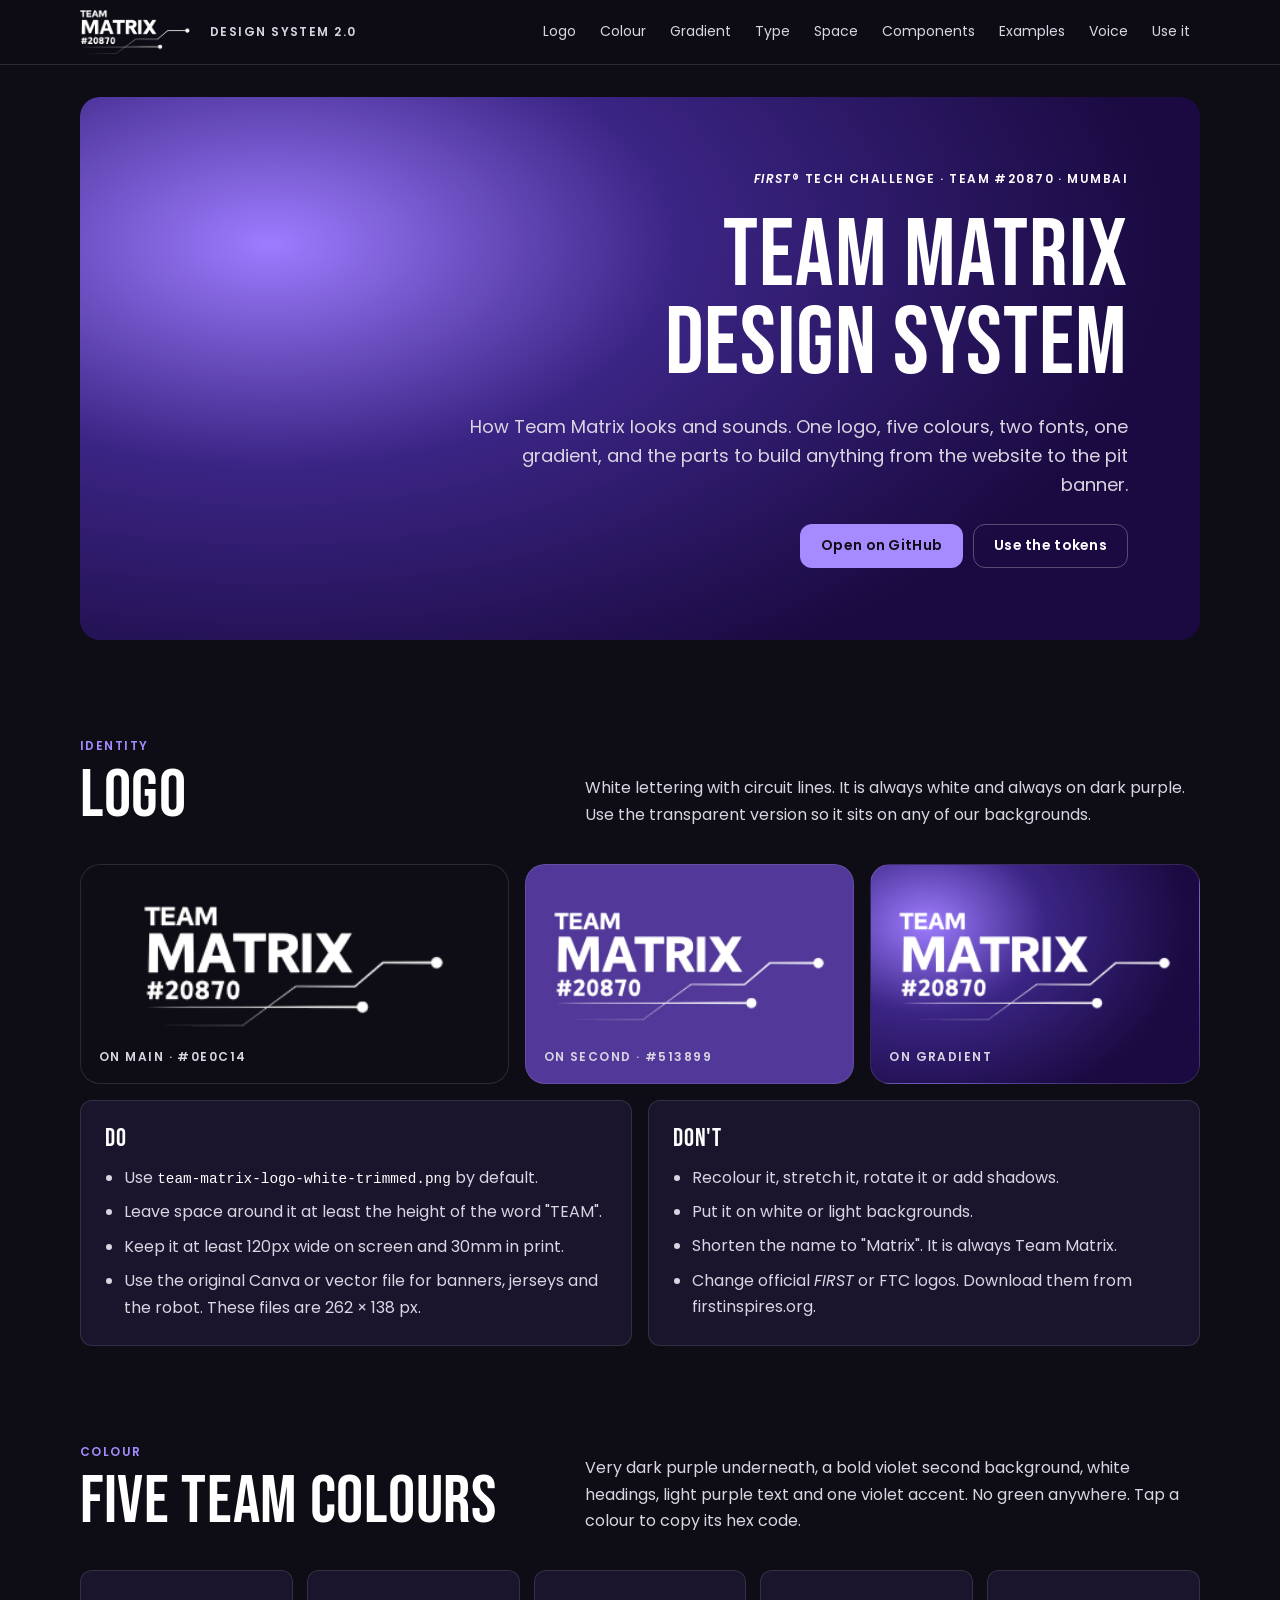
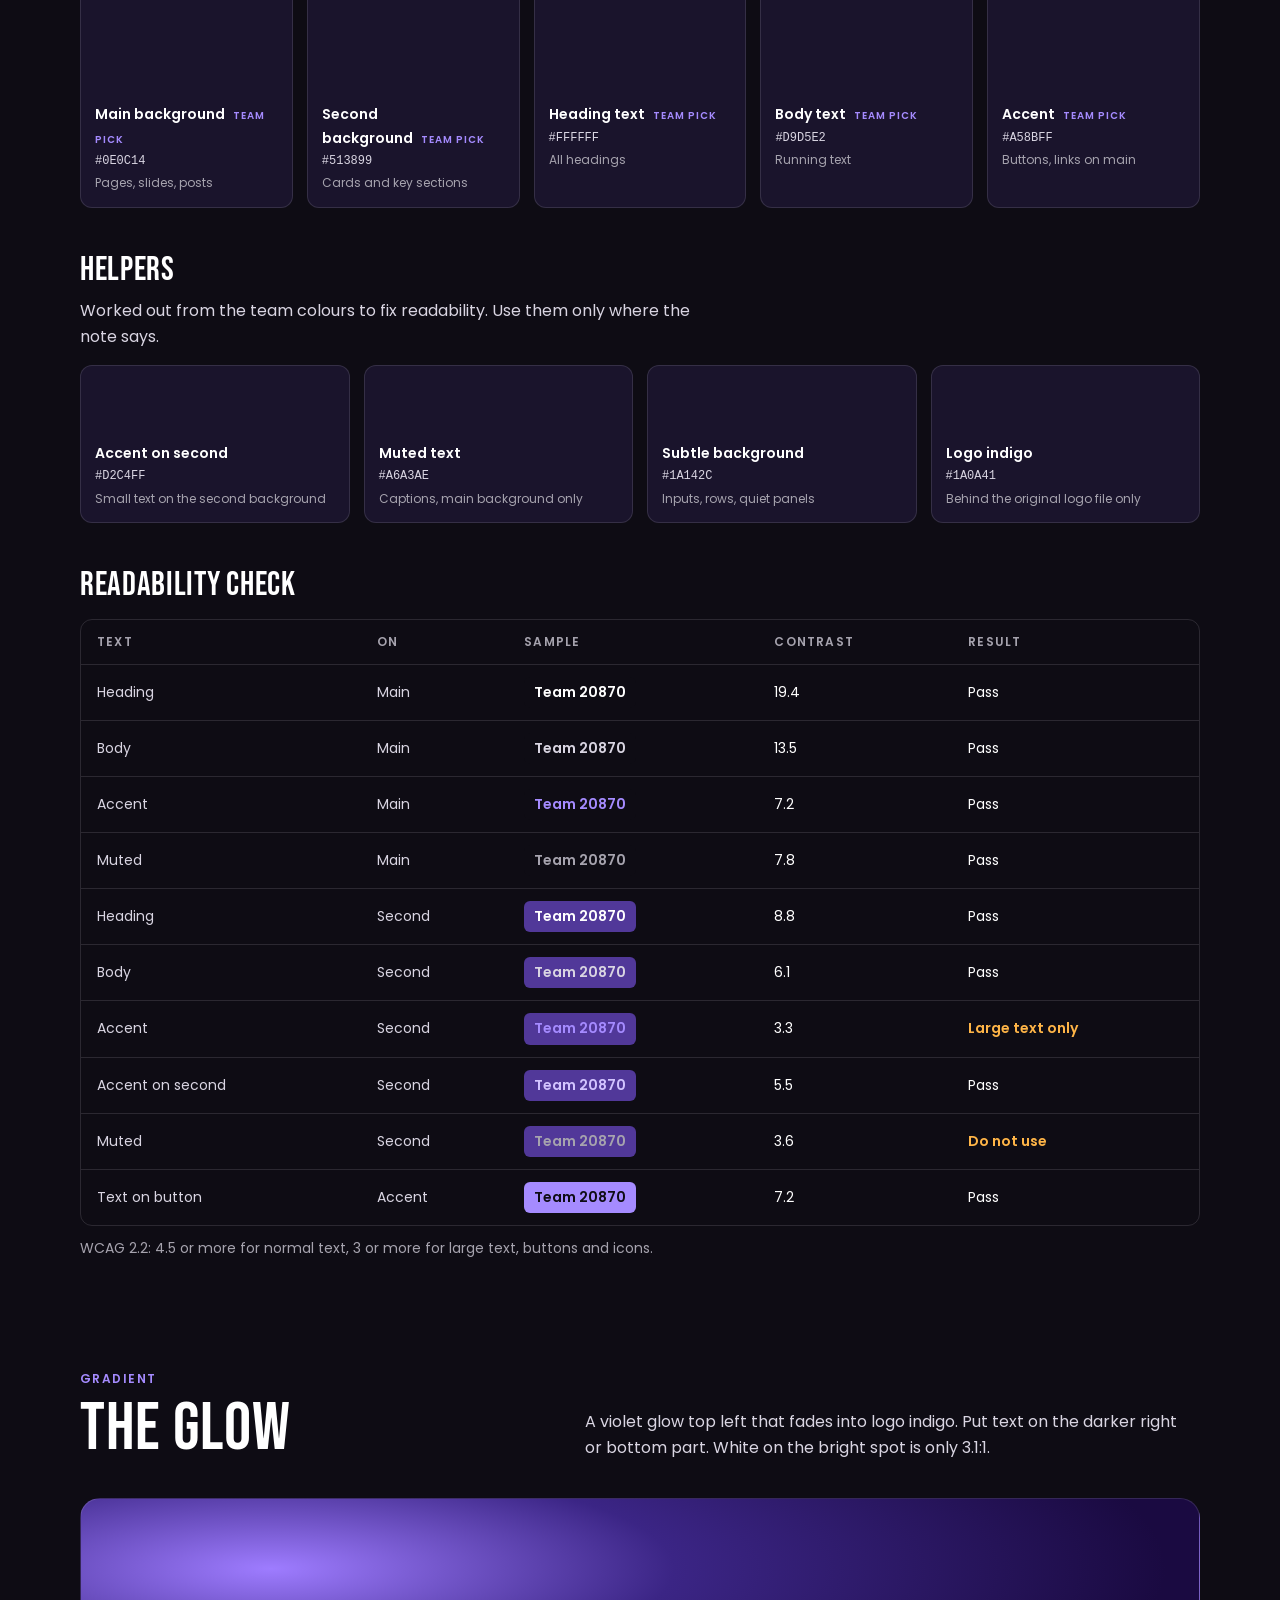
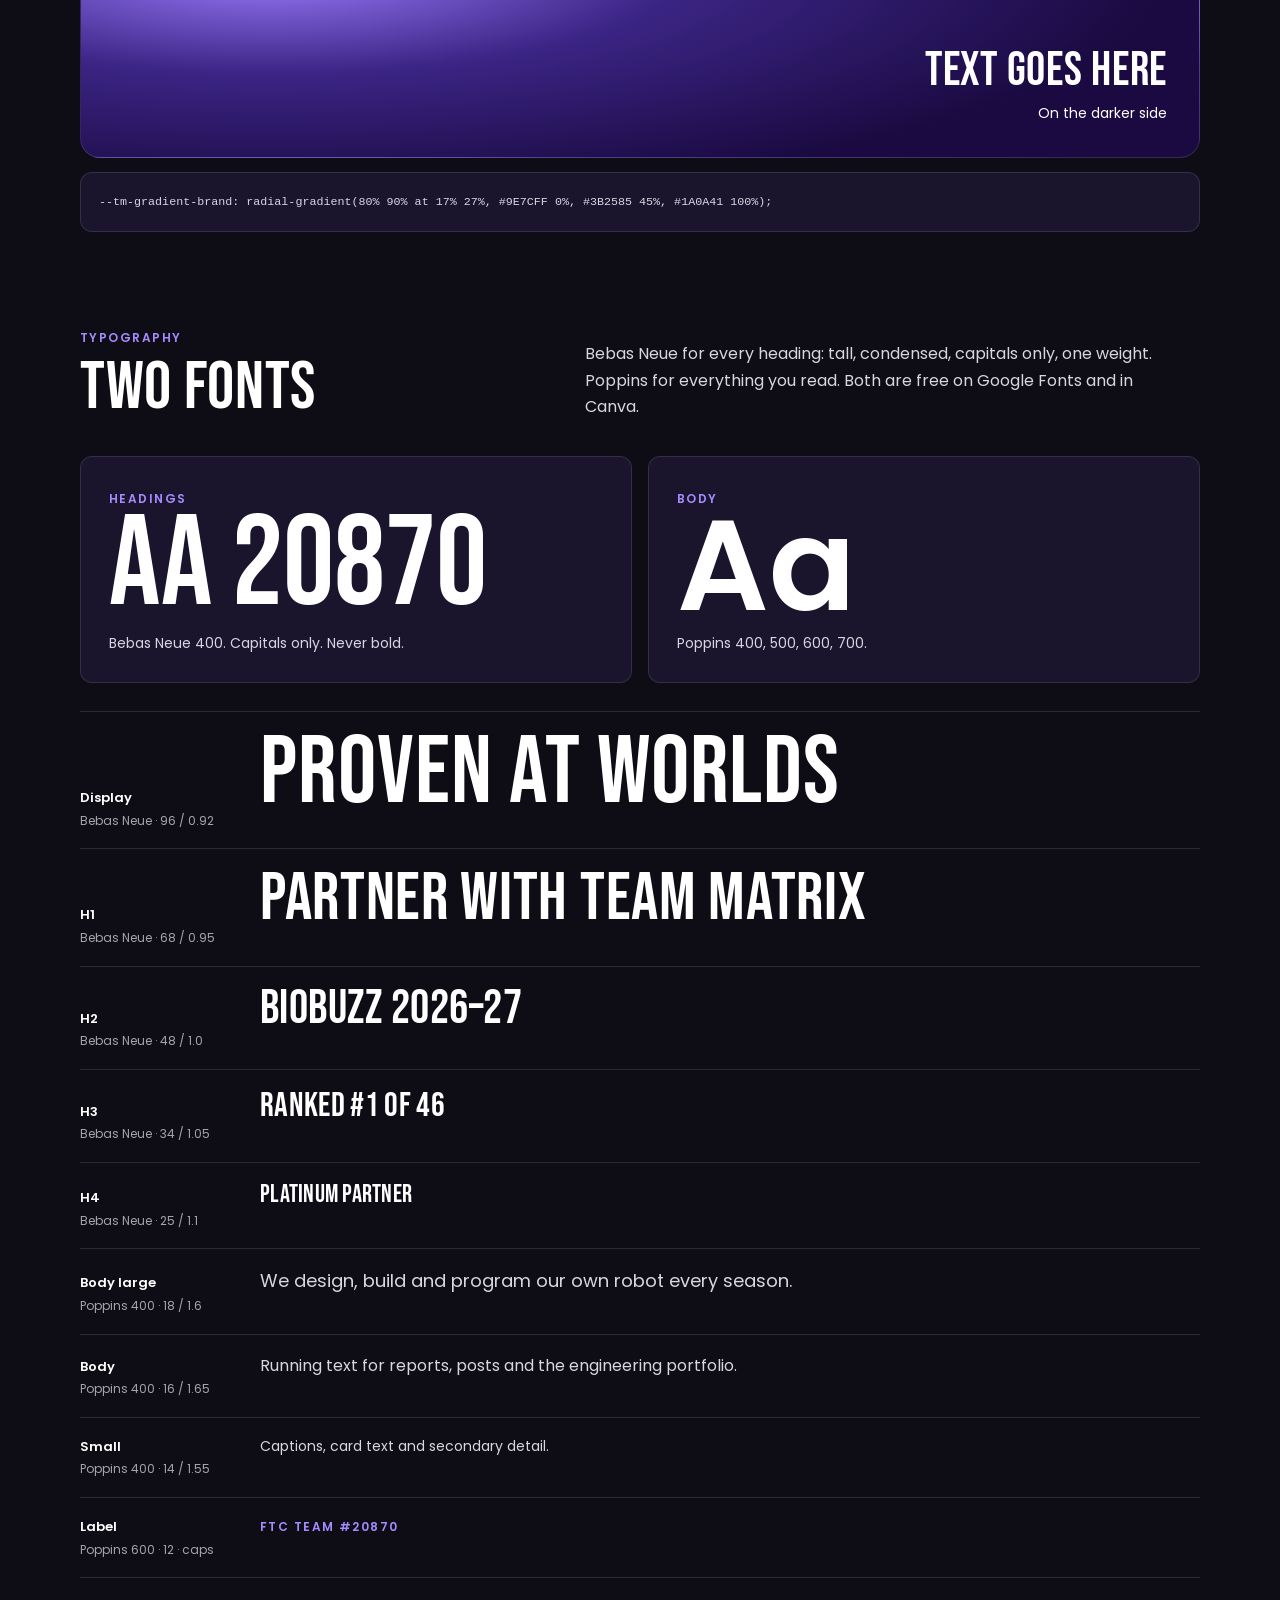
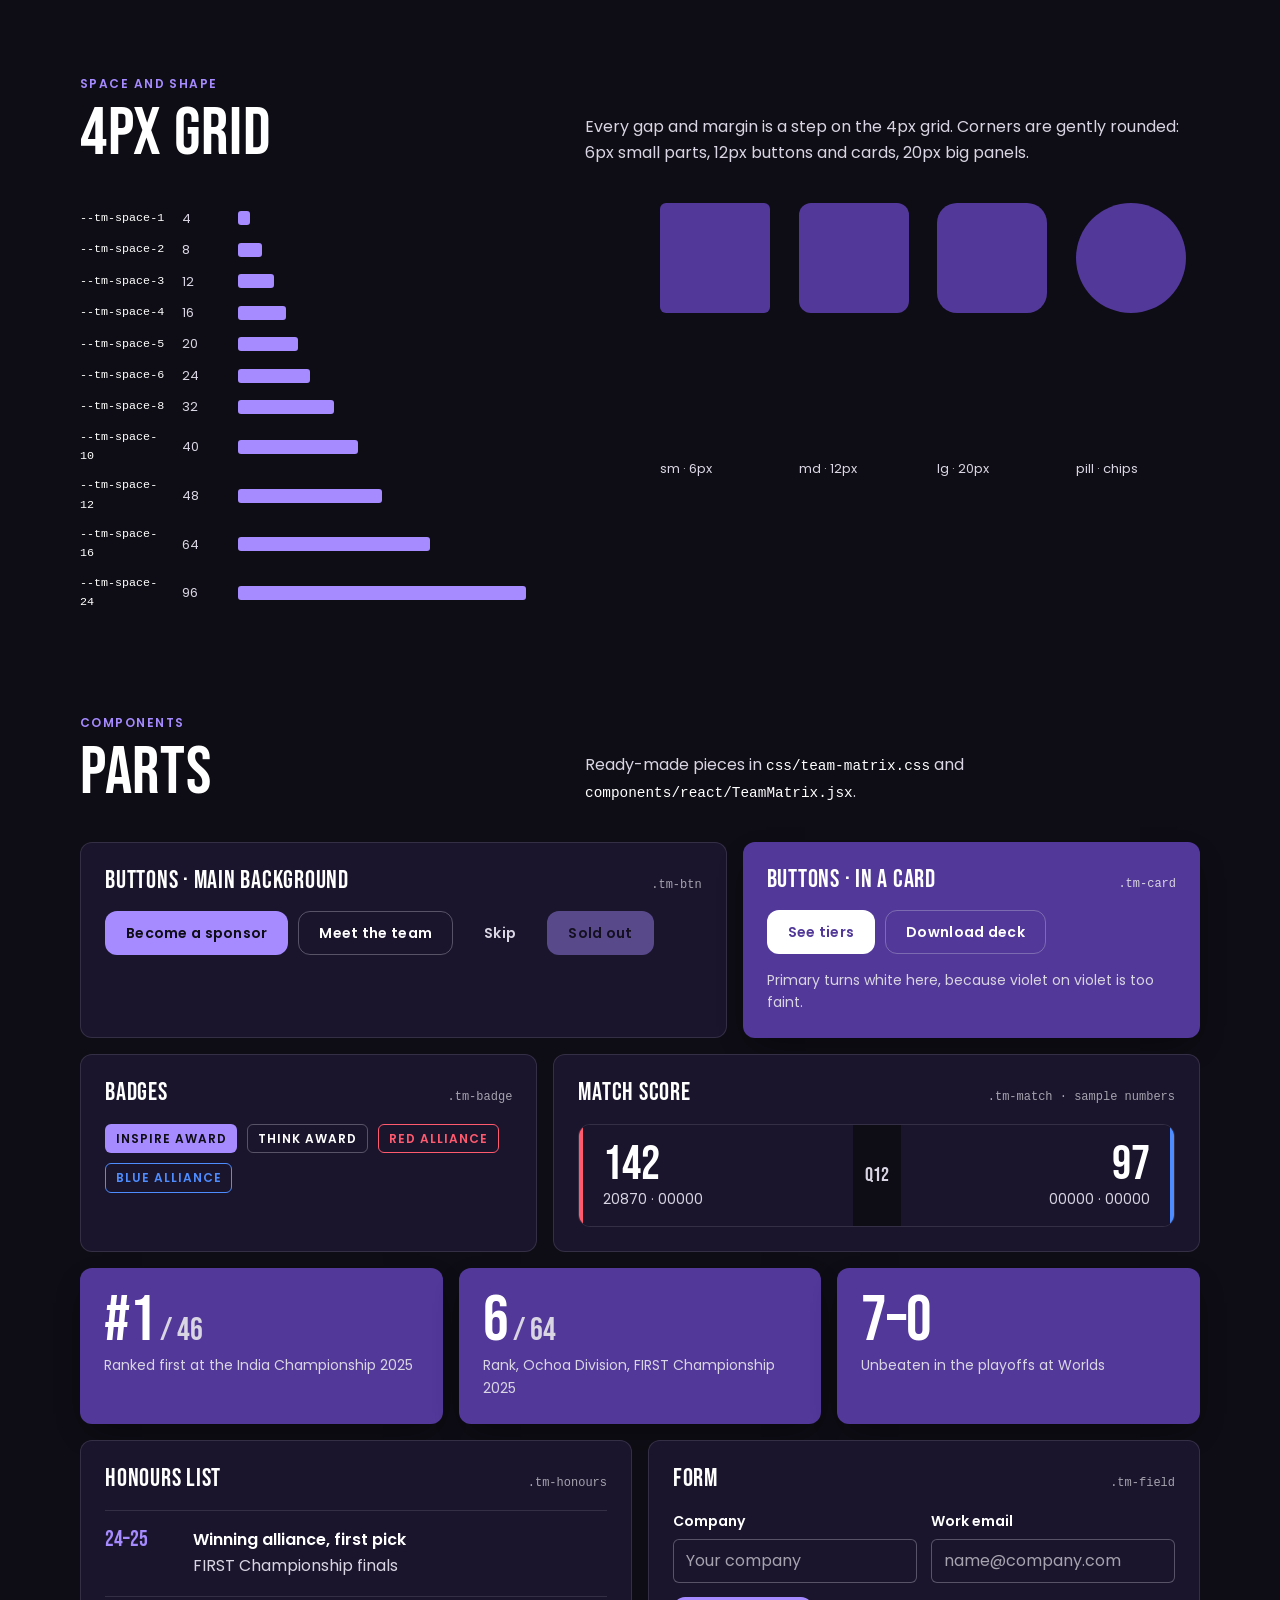
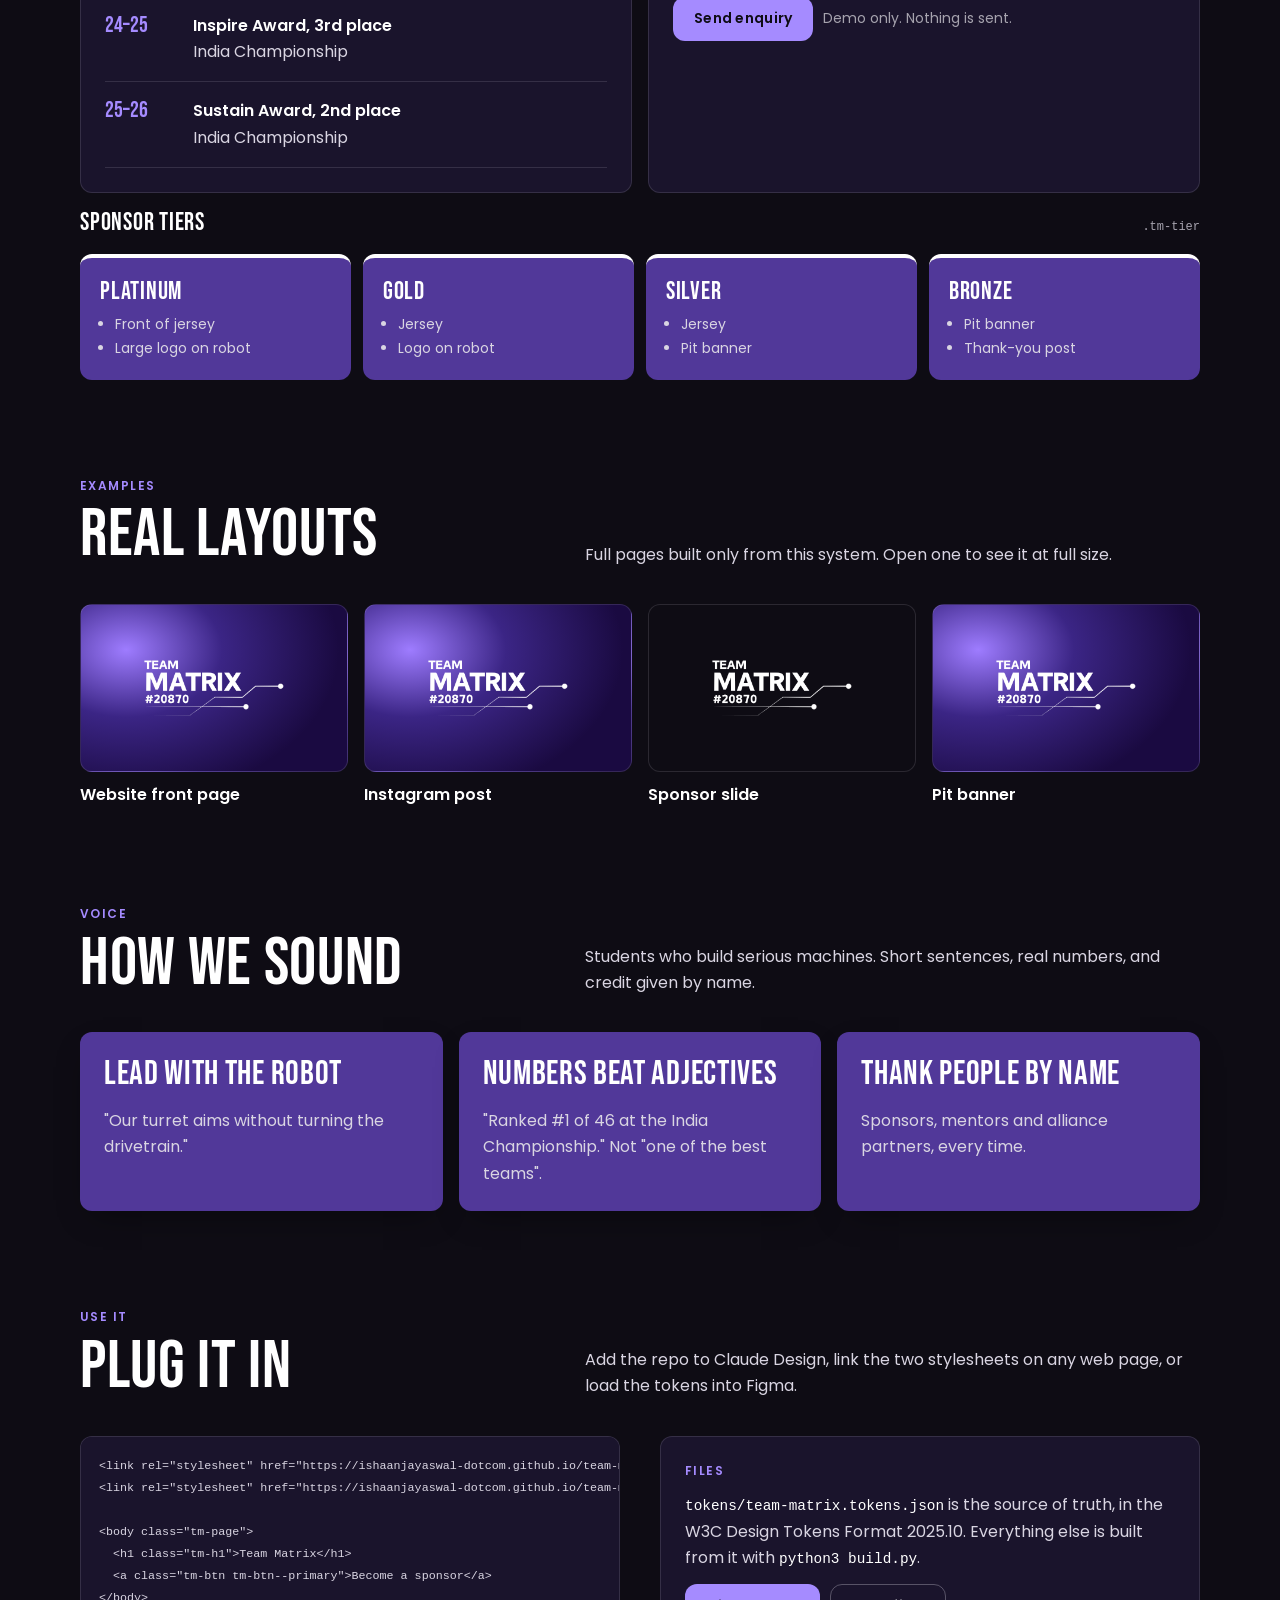
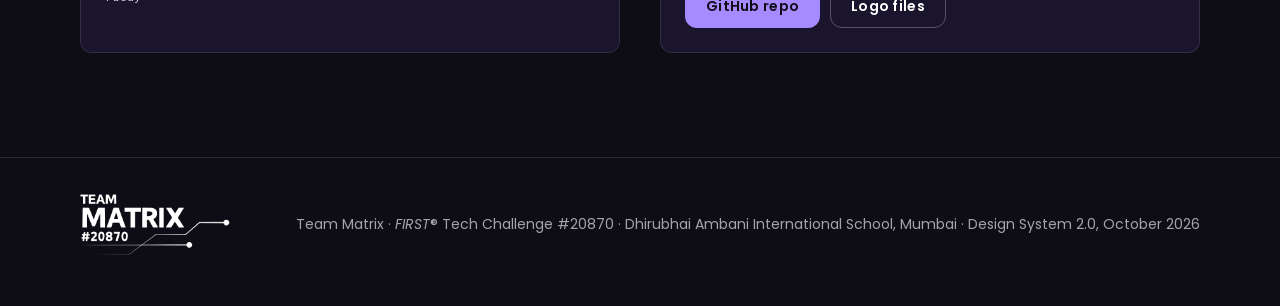
==== commit 8f4ab6b7: "Team Matrix Design System v2.0.0: team picks and official logo - Official logo (white on #1A0A41) pl" ====
--- a/index.html
+++ b/index.html
@@ -4,948 +4,602 @@
 <meta charset="utf-8">
 <meta name="viewport" content="width=device-width, initial-scale=1, viewport-fit=cover">
 <title>Team Matrix Design System</title>
-<meta name="description" content="The official design system of Team Matrix, FIRST Tech Challenge Team #20870, Mumbai. Logo, colour, type, components and voice.">
-<meta name="theme-color" content="#0C0A1A">
-<link rel="icon" type="image/svg+xml" href="logo/matrix-avatar-dark.svg">
+<meta name="description" content="Official design system of Team Matrix, FIRST Tech Challenge Team #20870, Mumbai.">
+<meta name="theme-color" content="#0E0C14">
+<link rel="icon" type="image/png" href="assets/logo/team-matrix-logo-white-trimmed.png">
 <link rel="preconnect" href="https://fonts.googleapis.com">
 <link rel="preconnect" href="https://fonts.gstatic.com" crossorigin>
-<link rel="stylesheet" href="https://fonts.googleapis.com/css2?family=Unbounded:wght@500;600;700;800&family=Instrument+Sans:ital,wght@0,400;0,500;0,600;0,700;1,400&family=JetBrains+Mono:wght@400;500;700&display=swap">
+<link rel="stylesheet" href="https://fonts.googleapis.com/css2?family=Bebas+Neue&family=Poppins:wght@400;500;600;700&display=swap">
 <style>
 /*
- * Team Matrix Design System — tokens.css  v1.0.0
- * FTC Team #20870 · Mumbai
- *
- * Dark-first. "Midnight" is the default world; "Paper" is the light world.
- * Set data-theme="light" or data-theme="dark" on <html> to force one.
- *
- * Grid concept: everything snaps to the MATRIX CELL. One cell = 16px, one gap = 4px,
- * one pitch = 20px. The logo is a 5 x 5 grid of cells, so the brand literally is the grid.
+ * Team Matrix design system: tokens.css
+ * Generated by build.py from tokens/team-matrix.tokens.json. Do not edit by hand.
+ * Dark theme only. FIRST Tech Challenge Team #20870.
  */
 
-
 :root {
-  /* ---------- Brand core (fixed, theme-independent) ---------- */
-  --mx-midnight: #0C0A1A;
-  --mx-aubergine: #1C0F33;
-  --mx-plum: #2B1648;
-  --mx-violet: #B77CFF;
-  --mx-violet-deep: #7B3FE4;
-  --mx-aqua: #7FE0E8;
-  --mx-aqua-deep: #0F8C98;
-  --mx-sand: #C9B999;
-  --mx-sand-deep: #6F5B33;
-  --mx-paper: #F7ECF8;
-  --mx-ink: #1A0F2E;
-
-  /* Violet scale */
-  --mx-violet-50: #F6EEFF;
-  --mx-violet-100: #EAD9FF;
-  --mx-violet-200: #D7B8FF;
-  --mx-violet-300: #C69BFF;
-  --mx-violet-400: #B77CFF;
-  --mx-violet-500: #9A5CF5;
-  --mx-violet-600: #7B3FE4;
-  --mx-violet-700: #5F2BB8;
-  --mx-violet-800: #431E85;
-  --mx-violet-900: #2B1648;
-
-  /* Aqua scale */
-  --mx-aqua-50: #EBFBFC;
-  --mx-aqua-100: #CDF4F7;
-  --mx-aqua-200: #A6EBF0;
-  --mx-aqua-300: #7FE0E8;
-  --mx-aqua-400: #4CCAD5;
-  --mx-aqua-500: #23AEBB;
-  --mx-aqua-600: #0F8C98;
-  --mx-aqua-700: #0D6C76;
-  --mx-aqua-800: #0C4E56;
-  --mx-aqua-900: #0A3237;
-
-  /* ---------- Semantic (Midnight / dark default) ---------- */
-  --bg: #0C0A1A;
-  --surface: #150D27;
-  --raised: #1F1236;
-  --line: rgba(247, 236, 248, 0.10);
-  --line-strong: rgba(247, 236, 248, 0.20);
-  --fg: #F7ECF8;
-  --fg-muted: #B9A9C9;
-  --fg-faint: #7E6F92;
-  --primary: #B77CFF;
-  --on-primary: #12081F;
-  --signal: #7FE0E8;
-  --on-signal: #06262A;
-  --honor: #C9B999;
-  --cell-off: rgba(247, 236, 248, 0.09);
-
-  /* FTC alliance colours */
-  --alliance-red: #FF6B7D;
-  --alliance-blue: #6AA2FF;
-
-  /* Status */
-  --ok: #6EE7A8;
-  --warn: #FFC86B;
-  --fail: #FF6B7D;
-
-  /* ---------- Type ---------- */
-  --font-display: "Unbounded", "Arial Black", system-ui, sans-serif;
-  --font-body: "Instrument Sans", "Segoe UI", system-ui, -apple-system, sans-serif;
-  --font-mono: "JetBrains Mono", ui-monospace, "SFMono-Regular", Menlo, Consolas, monospace;
-
-  --text-xs: 0.75rem;   /* 12 */
-  --text-sm: 0.875rem;  /* 14 */
-  --text-md: 1rem;      /* 16 */
-  --text-lg: 1.25rem;   /* 20 */
-  --text-xl: 1.75rem;   /* 28 */
-  --text-2xl: 2.5rem;   /* 40 */
-  --text-3xl: 3.5rem;   /* 56 */
-  --text-4xl: 5rem;     /* 80 */
-
-  --tracking-label: 0.14em;
-
-  /* ---------- Space: the matrix cell ---------- */
-  --cell: 16px;
-  --gap: 4px;
-  --pitch: 20px;
-  --space-1: 4px;
-  --space-2: 8px;
-  --space-3: 12px;
-  --space-4: 16px;
-  --space-5: 20px;
-  --space-6: 24px;
-  --space-8: 32px;
-  --space-10: 40px;
-  --space-12: 48px;
-  --space-16: 64px;
-  --space-20: 80px;
-
-  /* ---------- Shape ---------- */
-  --radius-cell: 4px;   /* matches a logo cell (3.5 / 16) */
-  --radius-sm: 6px;
-  --radius-md: 10px;
-  --radius-lg: 16px;
-  --radius-pill: 999px;
-
-  /* ---------- Elevation ---------- */
-  --shadow-1: 0 1px 0 rgba(255, 255, 255, 0.04) inset, 0 8px 24px -12px rgba(0, 0, 0, 0.6);
-  --glow-primary: 0 0 0 1px rgba(183, 124, 255, 0.5), 0 8px 32px -8px rgba(183, 124, 255, 0.45);
-
-  /* ---------- Motion ---------- */
-  --ease-out: cubic-bezier(0.2, 0.8, 0.2, 1);
-  --ease-snap: cubic-bezier(0.7, 0, 0.2, 1);
-  --dur-tap: 120ms;
-  --dur-move: 240ms;
-  --dur-scene: 600ms;
-
   color-scheme: dark;
-}
-
-/* ---------- Paper (light) ---------- */
-@media (prefers-color-scheme: light) {
-  :root:not([data-theme="dark"]) {
-    --bg: #F7ECF8;
-    --surface: #FCF6FC;
-    --raised: #FFFFFF;
-    --line: rgba(26, 15, 46, 0.10);
-    --line-strong: rgba(26, 15, 46, 0.22);
-    --fg: #1A0F2E;
-    --fg-muted: #5A4A6E;
-    --fg-faint: #72638A;
-    --primary: #7B3FE4;
-    --on-primary: #FFFFFF;
-    --signal: #0D6C76;
-    --on-signal: #FFFFFF;
-    --honor: #6F5B33;
-    --cell-off: rgba(26, 15, 46, 0.08);
-    --alliance-red: #D62E4A;
-    --alliance-blue: #2560D8;
-    --ok: #13895A;
-    --warn: #A86A00;
-    --fail: #D62E4A;
-    --shadow-1: 0 1px 2px rgba(26, 15, 46, 0.06), 0 12px 28px -16px rgba(26, 15, 46, 0.25);
-    --glow-primary: 0 0 0 1px rgba(123, 63, 228, 0.45), 0 8px 28px -10px rgba(123, 63, 228, 0.4);
-    color-scheme: light;
-  }
-}
-:root[data-theme="light"] {
-  --bg: #F7ECF8;
-  --surface: #FCF6FC;
-  --raised: #FFFFFF;
-  --line: rgba(26, 15, 46, 0.10);
-  --line-strong: rgba(26, 15, 46, 0.22);
-  --fg: #1A0F2E;
-  --fg-muted: #5A4A6E;
-  --fg-faint: #72638A;
-  --primary: #7B3FE4;
-  --on-primary: #FFFFFF;
-  --signal: #0D6C76;
-  --on-signal: #FFFFFF;
-  --honor: #6F5B33;
-  --cell-off: rgba(26, 15, 46, 0.08);
-  --alliance-red: #D62E4A;
-  --alliance-blue: #2560D8;
-  --ok: #13895A;
-  --warn: #A86A00;
-  --fail: #D62E4A;
-  --shadow-1: 0 1px 2px rgba(26, 15, 46, 0.06), 0 12px 28px -16px rgba(26, 15, 46, 0.25);
-  --glow-primary: 0 0 0 1px rgba(123, 63, 228, 0.45), 0 8px 28px -10px rgba(123, 63, 228, 0.4);
-  color-scheme: light;
+  --tm-ink: #0E0C14;
+  --tm-violet-700: #513899;
+  --tm-violet-400: #A58BFF;
+  --tm-violet-200: #D2C4FF;
+  --tm-lavender-100: #D9D5E2;
+  --tm-lavender-300: #A6A3AE;
+  --tm-white: #FFFFFF;
+  --tm-indigo-logo: #1A0A41;
+  --tm-indigo-600: #3B2585;
+  --tm-violet-450: #9E7CFF;
+  --tm-ink-raised: #1A142C;
+  --tm-amber-400: #FFB547;
+  --tm-rose-400: #FF7A93;
+  --tm-alliance-red: #FF5A6E;
+  --tm-alliance-blue: #4D8DFF;
+
+  --tm-bg-main: #0E0C14;
+  --tm-bg-second: #513899;
+  --tm-bg-subtle: #1A142C;
+  --tm-bg-logo: #1A0A41;
+  --tm-text-heading: #FFFFFF;
+  --tm-text-body: #D9D5E2;
+  --tm-text-muted: #A6A3AE;
+  --tm-text-on-accent: #0E0C14;
+  --tm-accent-default: #A58BFF;
+  --tm-accent-on-second: #D2C4FF;
+  --tm-border-default: rgba(217, 213, 226, 0.14);
+  --tm-border-strong: rgba(217, 213, 226, 0.32);
+  --tm-border-focus: #FFFFFF;
+  --tm-status-warning: #FFB547;
+  --tm-status-danger: #FF7A93;
+  --tm-alliance-red: #FF5A6E;
+  --tm-alliance-blue: #4D8DFF;
+
+  --tm-gradient-brand: radial-gradient(80% 90% at 17% 27%, #9E7CFF 0%, #3B2585 45%, #1A0A41 100%);
+
+  --tm-font-heading: "Bebas Neue", Impact, "Arial Narrow", sans-serif;
+  --tm-font-body: Poppins, "Segoe UI", Arial, sans-serif;
+  --tm-weight-heading: 400;
+  --tm-weight-regular: 400;
+  --tm-weight-medium: 500;
+  --tm-weight-semibold: 600;
+  --tm-weight-bold: 700;
+  --tm-size-display: 96px;
+  --tm-size-h1: 68px;
+  --tm-size-h2: 48px;
+  --tm-size-h3: 34px;
+  --tm-size-h4: 25px;
+  --tm-size-body-lg: 18px;
+  --tm-size-body: 16px;
+  --tm-size-small: 14px;
+  --tm-size-caption: 12px;
+
+  --tm-space-1: 4px;
+  --tm-space-2: 8px;
+  --tm-space-3: 12px;
+  --tm-space-4: 16px;
+  --tm-space-5: 20px;
+  --tm-space-6: 24px;
+  --tm-space-8: 32px;
+  --tm-space-10: 40px;
+  --tm-space-12: 48px;
+  --tm-space-16: 64px;
+  --tm-space-24: 96px;
+  --tm-radius-sm: 6px;
+  --tm-radius-md: 12px;
+  --tm-radius-lg: 20px;
+  --tm-radius-pill: 999px;
+  --tm-shadow-card: 0px 12px 32px -12px rgba(0, 0, 0, 0.45);
+  --tm-shadow-glow: 0px 8px 28px -8px rgba(165, 139, 255, 0.45);
+  --tm-duration-fast: 120ms;
+  --tm-duration-base: 220ms;
+  --tm-duration-slow: 400ms;
+  --tm-ease-out: cubic-bezier(0.2, 0.8, 0.2, 1);
 }
 
 /*
- * Team Matrix Design System — matrix.css  v1.0.0
- * Components. Requires tokens/tokens.css first.
- * Every class is prefixed .mx- so it can sit next to any other CSS.
+ * Team Matrix design system: components
+ * Load tokens/tokens.css first. Every class starts with .tm- so it can sit next to other CSS.
  */
 
-/* ---------- Base ---------- */
-.mx-body {
-  background: var(--bg);
-  color: var(--fg);
-  font-family: var(--font-body);
-  font-size: var(--text-md);
-  line-height: 1.55;
+/* ---------- base ---------- */
+.tm-page {
+  background: var(--tm-bg-main);
+  color: var(--tm-text-body);
+  font-family: var(--tm-font-body);
+  font-size: var(--tm-size-body);
+  line-height: 1.65;
   -webkit-font-smoothing: antialiased;
 }
-.mx-display {
-  font-family: var(--font-display);
-  font-weight: 700;
-  letter-spacing: -0.02em;
-  line-height: 1.02;
+.tm-page *:focus-visible { outline: 2px solid var(--tm-border-focus); outline-offset: 3px; }
+
+/* ---------- type ---------- */
+.tm-display, .tm-h1, .tm-h2, .tm-h3, .tm-h4 {
+  font-family: var(--tm-font-heading);
+  font-weight: var(--tm-weight-heading);
+  color: var(--tm-text-heading);
+  text-transform: uppercase;
+  margin: 0;
   text-wrap: balance;
 }
-.mx-h1 { font-family: var(--font-display); font-weight: 700; font-size: clamp(2.25rem, 6vw, var(--text-3xl)); line-height: 1.04; letter-spacing: -0.02em; text-wrap: balance; }
-.mx-h2 { font-family: var(--font-display); font-weight: 600; font-size: clamp(1.6rem, 4vw, var(--text-2xl)); line-height: 1.1; letter-spacing: -0.015em; text-wrap: balance; }
-.mx-h3 { font-family: var(--font-display); font-weight: 600; font-size: var(--text-lg); line-height: 1.25; letter-spacing: -0.01em; }
-.mx-lead { font-size: var(--text-lg); color: var(--fg-muted); line-height: 1.5; max-width: 60ch; }
-.mx-label {
-  font-family: var(--font-mono);
-  font-size: var(--text-xs);
-  font-weight: 500;
-  letter-spacing: var(--tracking-label);
+.tm-display { font-size: clamp(3.5rem, 9vw, var(--tm-size-display)); line-height: 0.92; letter-spacing: 0.01em; }
+.tm-h1 { font-size: clamp(2.75rem, 7vw, var(--tm-size-h1)); line-height: 0.95; letter-spacing: 0.01em; }
+.tm-h2 { font-size: clamp(2.1rem, 5vw, var(--tm-size-h2)); line-height: 1; letter-spacing: 0.015em; }
+.tm-h3 { font-size: var(--tm-size-h3); line-height: 1.05; letter-spacing: 0.02em; }
+.tm-h4 { font-size: var(--tm-size-h4); line-height: 1.1; letter-spacing: 0.03em; }
+.tm-lead { font-size: var(--tm-size-body-lg); line-height: 1.6; max-width: 60ch; margin: 0; }
+.tm-small { font-size: var(--tm-size-small); line-height: 1.55; }
+.tm-muted { color: var(--tm-text-muted); } /* main background only */
+.tm-label {
+  font-family: var(--tm-font-body);
+  font-size: var(--tm-size-caption);
+  font-weight: var(--tm-weight-semibold);
+  letter-spacing: 0.12em;
   text-transform: uppercase;
-  color: var(--fg-muted);
-}
-.mx-num { font-family: var(--font-mono); font-variant-numeric: tabular-nums; }
-
-/* ---------- Buttons ---------- */
-.mx-btn {
+  color: var(--tm-accent-default);
+}
+.tm-on-second .tm-label { color: var(--tm-accent-on-second); }
+.tm-link { color: var(--tm-accent-default); text-underline-offset: 3px; }
+.tm-on-second .tm-link { color: var(--tm-accent-on-second); }
+
+/* Section heading: eyebrow label + Bebas heading */
+.tm-section-head { display: grid; gap: var(--tm-space-2); }
+
+/* ---------- surfaces ---------- */
+.tm-on-second { background: var(--tm-bg-second); }
+.tm-card {
+  background: var(--tm-bg-second);
+  border-radius: var(--tm-radius-md);
+  padding: var(--tm-space-6);
+  display: grid;
+  gap: var(--tm-space-3);
+  align-content: start;
+  box-shadow: var(--tm-shadow-card);
+}
+.tm-panel {
+  background: var(--tm-bg-subtle);
+  border: 1px solid var(--tm-border-default);
+  border-radius: var(--tm-radius-md);
+  padding: var(--tm-space-6);
+}
+.tm-hero {
+  background: var(--tm-gradient-brand);
+  border-radius: var(--tm-radius-lg);
+  padding: clamp(28px, 6vw, 72px);
+  display: grid;
+  gap: var(--tm-space-6);
+}
+
+/* ---------- buttons ---------- */
+.tm-btn {
   display: inline-flex;
   align-items: center;
   justify-content: center;
-  gap: var(--space-2);
+  gap: var(--tm-space-2);
   min-height: 44px;
-  padding: 0 var(--space-5);
-  border-radius: var(--radius-sm);
-  border: 1px solid transparent;
-  font-family: var(--font-body);
-  font-size: var(--text-sm);
-  font-weight: 600;
-  letter-spacing: 0.01em;
+  padding: 0 var(--tm-space-5);
+  border-radius: var(--tm-radius-md);
+  border: 1.5px solid transparent;
+  font-family: var(--tm-font-body);
+  font-size: var(--tm-size-small);
+  font-weight: var(--tm-weight-semibold);
+  letter-spacing: 0.02em;
   text-decoration: none;
   cursor: pointer;
-  transition: transform var(--dur-tap) var(--ease-out), background var(--dur-move) var(--ease-out),
-    box-shadow var(--dur-move) var(--ease-out), border-color var(--dur-move) var(--ease-out);
-}
-.mx-btn:active { transform: translateY(1px); }
-.mx-btn:focus-visible { outline: 2px solid var(--signal); outline-offset: 3px; }
-.mx-btn--primary { background: var(--primary); color: var(--on-primary); }
-.mx-btn--primary:hover { box-shadow: var(--glow-primary); }
-.mx-btn--signal { background: var(--signal); color: var(--on-signal); }
-.mx-btn--outline { background: transparent; color: var(--fg); border-color: var(--line-strong); }
-.mx-btn--outline:hover { border-color: var(--primary); color: var(--primary); }
-.mx-btn--ghost { background: transparent; color: var(--fg-muted); }
-.mx-btn--ghost:hover { color: var(--fg); background: var(--cell-off); }
-.mx-btn[disabled] { opacity: 0.4; cursor: not-allowed; box-shadow: none; }
-
-/* ---------- Chips & badges ---------- */
-.mx-chip {
+  transition: box-shadow var(--tm-duration-base) var(--tm-ease-out), transform var(--tm-duration-fast) var(--tm-ease-out), background var(--tm-duration-base);
+}
+.tm-btn:active { transform: translateY(1px); }
+.tm-btn--primary { background: var(--tm-accent-default); color: var(--tm-text-on-accent); }
+.tm-btn--primary:hover { box-shadow: var(--tm-shadow-glow); }
+.tm-btn--secondary { background: transparent; color: var(--tm-text-heading); border-color: var(--tm-border-strong); }
+.tm-btn--secondary:hover { border-color: var(--tm-text-heading); }
+.tm-btn--ghost { background: transparent; color: var(--tm-text-body); }
+.tm-btn--ghost:hover { color: var(--tm-text-heading); background: var(--tm-border-default); }
+/* On the second background, the primary button turns white so it still stands out */
+.tm-on-second .tm-btn--primary, .tm-card .tm-btn--primary { background: var(--tm-text-heading); color: var(--tm-bg-second); }
+.tm-btn[disabled] { opacity: 0.45; cursor: not-allowed; box-shadow: none; }
+
+/* ---------- badges ---------- */
+.tm-badge {
   display: inline-flex;
   align-items: center;
   gap: 6px;
   padding: 4px 10px;
-  border-radius: var(--radius-cell);
-  font-family: var(--font-mono);
-  font-size: var(--text-xs);
-  font-weight: 500;
-  letter-spacing: 0.06em;
+  border-radius: var(--tm-radius-sm);
+  font-size: var(--tm-size-caption);
+  font-weight: var(--tm-weight-semibold);
+  letter-spacing: 0.08em;
   text-transform: uppercase;
-  border: 1px solid var(--line-strong);
-  color: var(--fg-muted);
   white-space: nowrap;
-}
-.mx-chip::before { content: ""; width: 6px; height: 6px; border-radius: 1.5px; background: currentColor; }
-.mx-chip--primary { color: var(--primary); border-color: color-mix(in srgb, var(--primary) 45%, transparent); background: color-mix(in srgb, var(--primary) 10%, transparent); }
-.mx-chip--signal { color: var(--signal); border-color: color-mix(in srgb, var(--signal) 45%, transparent); background: color-mix(in srgb, var(--signal) 10%, transparent); }
-.mx-chip--honor { color: var(--honor); border-color: color-mix(in srgb, var(--honor) 50%, transparent); background: color-mix(in srgb, var(--honor) 10%, transparent); }
-.mx-chip--red { color: var(--alliance-red); border-color: color-mix(in srgb, var(--alliance-red) 45%, transparent); }
-.mx-chip--blue { color: var(--alliance-blue); border-color: color-mix(in srgb, var(--alliance-blue) 45%, transparent); }
-
-/* ---------- Surfaces ---------- */
-.mx-card {
-  background: var(--surface);
-  border: 1px solid var(--line);
-  border-radius: var(--radius-md);
-  padding: var(--space-6);
-}
-.mx-card--raised { background: var(--raised); box-shadow: var(--shadow-1); }
-
-/* Stat tile: the big number is always mono, the label always sits underneath */
-.mx-stat { display: flex; flex-direction: column; gap: var(--space-2); }
-.mx-stat__value {
-  font-family: var(--font-display);
-  font-weight: 700;
-  font-size: var(--text-2xl);
-  line-height: 1;
-  letter-spacing: -0.03em;
-  font-variant-numeric: tabular-nums;
-}
-.mx-stat__value small { font-size: 0.45em; color: var(--fg-muted); letter-spacing: 0; margin-left: 4px; }
-.mx-stat__label { font-size: var(--text-sm); color: var(--fg-muted); }
-
-/* Honour row: award / placing / event */
-.mx-honor {
-  display: grid;
-  grid-template-columns: auto 1fr auto;
-  gap: var(--space-4);
-  align-items: baseline;
-  padding: var(--space-4) 0;
-  border-top: 1px solid var(--line);
-}
-.mx-honor__year { font-family: var(--font-mono); font-size: var(--text-sm); color: var(--honor); }
-.mx-honor__title { font-weight: 600; min-width: 0; }
-.mx-honor__event { font-size: var(--text-sm); color: var(--fg-muted); text-align: right; }
-@media (max-width: 600px) {
-  .mx-honor { grid-template-columns: auto minmax(0, 1fr); row-gap: 2px; }
-  .mx-honor__event { grid-column: 2; text-align: left; }
-}
-
-/* ---------- Match score (red vs blue alliance) ---------- */
-.mx-match { display: grid; grid-template-columns: 1fr auto 1fr; align-items: stretch; border-radius: var(--radius-md); overflow: hidden; border: 1px solid var(--line); }
-.mx-match__side { padding: var(--space-4) var(--space-5); display: flex; flex-direction: column; gap: 4px; min-width: 0; }
-.mx-match__side--red { background: color-mix(in srgb, var(--alliance-red) 12%, var(--surface)); }
-.mx-match__side--blue { background: color-mix(in srgb, var(--alliance-blue) 12%, var(--surface)); text-align: right; }
-.mx-match__score { font-family: var(--font-display); font-weight: 700; font-size: var(--text-2xl); line-height: 1; font-variant-numeric: tabular-nums; }
-.mx-match__side--red .mx-match__score { color: var(--alliance-red); }
-.mx-match__side--blue .mx-match__score { color: var(--alliance-blue); }
-.mx-match__mid { display: grid; place-items: center; padding: 0 var(--space-3); background: var(--surface); font-family: var(--font-mono); font-size: var(--text-xs); color: var(--fg-faint); letter-spacing: 0.1em; }
-
-/* ---------- Form ---------- */
-.mx-field { display: flex; flex-direction: column; gap: 6px; }
-.mx-field label { font-size: var(--text-sm); font-weight: 600; }
-.mx-input {
-  min-height: 44px;
-  padding: 0 var(--space-3);
-  border-radius: var(--radius-sm);
-  border: 1px solid var(--line-strong);
-  background: var(--surface);
-  color: var(--fg);
-  font: inherit;
-  font-size: var(--text-md);
-}
-.mx-input::placeholder { color: var(--fg-faint); }
-.mx-input:focus { outline: none; border-color: var(--primary); box-shadow: 0 0 0 3px color-mix(in srgb, var(--primary) 25%, transparent); }
-.mx-hint { font-size: var(--text-xs); color: var(--fg-faint); }
-
-/* ---------- Spec list (robot sheets, specs) ---------- */
-.mx-spec { display: grid; grid-template-columns: minmax(0, 1fr) minmax(0, 2fr); border-top: 1px solid var(--line); }
-.mx-spec dt, .mx-spec dd { margin: 0; padding: var(--space-3) 0; border-bottom: 1px solid var(--line); }
-.mx-spec dt { font-family: var(--font-mono); font-size: var(--text-xs); letter-spacing: 0.1em; text-transform: uppercase; color: var(--fg-muted); padding-top: calc(var(--space-3) + 3px); }
-.mx-spec dd { font-size: var(--text-sm); }
-
-/* ---------- Dot matrix (the brand device) ---------- */
-.mx-matrix { display: grid; grid-template-columns: repeat(var(--cols, 5), var(--c, 16px)); gap: calc(var(--c, 16px) / 4); }
-.mx-matrix > i { width: var(--c, 16px); aspect-ratio: 1; border-radius: calc(var(--c, 16px) * 0.22); background: var(--cell-off); }
-.mx-matrix > i.on { background: var(--primary); }
-.mx-matrix > i.hot { background: var(--signal); }
+  border: 1px solid var(--tm-border-strong);
+  color: var(--tm-text-heading);
+}
+.tm-badge--accent { background: var(--tm-accent-default); color: var(--tm-text-on-accent); border-color: transparent; }
+.tm-badge--red { border-color: var(--tm-alliance-red); color: var(--tm-alliance-red); }
+.tm-badge--blue { border-color: var(--tm-alliance-blue); color: var(--tm-alliance-blue); }
+
+/* ---------- stat ---------- */
+.tm-stat { display: grid; gap: var(--tm-space-1); }
+.tm-stat__value { font-family: var(--tm-font-heading); font-size: clamp(2.6rem, 6vw, 4rem); line-height: 0.9; color: var(--tm-text-heading); font-variant-numeric: tabular-nums; }
+.tm-stat__value small { font-size: 0.5em; color: var(--tm-text-body); margin-left: 4px; }
+.tm-stat__label { font-size: var(--tm-size-small); }
+
+/* ---------- honours list ---------- */
+.tm-honours { list-style: none; margin: 0; padding: 0; }
+.tm-honours li { display: grid; grid-template-columns: 72px minmax(0, 1fr); gap: var(--tm-space-4); padding: var(--tm-space-4) 0; border-top: 1px solid var(--tm-border-default); }
+.tm-honours li:last-child { border-bottom: 1px solid var(--tm-border-default); }
+.tm-honours b { color: var(--tm-text-heading); font-weight: var(--tm-weight-semibold); display: block; }
+.tm-honours time { font-family: var(--tm-font-heading); font-size: 22px; color: var(--tm-accent-default); line-height: 1.2; }
+
+/* ---------- sponsor tier ---------- */
+.tm-tier { background: var(--tm-bg-second); border-radius: var(--tm-radius-md); padding: var(--tm-space-5); border-top: 4px solid var(--tm-text-heading); display: grid; gap: var(--tm-space-2); align-content: start; }
+.tm-tier ul { margin: 0; padding-left: 1.1em; font-size: var(--tm-size-small); }
+
+/* ---------- match score ---------- */
+.tm-match { display: grid; grid-template-columns: 1fr auto 1fr; border-radius: var(--tm-radius-md); overflow: hidden; border: 1px solid var(--tm-border-default); }
+.tm-match__side { padding: var(--tm-space-4) var(--tm-space-5); background: var(--tm-bg-subtle); }
+.tm-match__side--red { border-left: 4px solid var(--tm-alliance-red); }
+.tm-match__side--blue { border-right: 4px solid var(--tm-alliance-blue); text-align: right; }
+.tm-match__score { font-family: var(--tm-font-heading); font-size: 48px; line-height: 1; color: var(--tm-text-heading); }
+.tm-match__mid { display: grid; place-items: center; padding: 0 var(--tm-space-3); font-family: var(--tm-font-heading); font-size: 20px; background: var(--tm-bg-main); }
+
+/* ---------- form ---------- */
+.tm-field { display: grid; gap: 6px; min-width: 0; }
+.tm-field label { font-size: var(--tm-size-small); font-weight: var(--tm-weight-semibold); color: var(--tm-text-heading); }
+.tm-input { width: 100%; min-width: 0; min-height: 44px; padding: 0 var(--tm-space-3); border-radius: var(--tm-radius-sm); border: 1px solid var(--tm-border-strong); background: var(--tm-bg-subtle); color: var(--tm-text-heading); font: inherit; }
+.tm-input::placeholder { color: var(--tm-text-muted); }
+.tm-input:focus { outline: none; border-color: var(--tm-accent-default); box-shadow: 0 0 0 3px rgba(165, 139, 255, 0.3); }
+
+/* ---------- logo ---------- */
+.tm-logo { display: block; width: 180px; max-width: 100%; height: auto; }
 
 @media (prefers-reduced-motion: reduce) {
-  .mx-btn, .mx-btn:active { transition: none; transform: none; }
-}
-
-
-/* ================= Gallery page ================= */
-/* Layout: one 1120px column on the 20px pitch; sections separated by hairlines, not boxes. */
+  .tm-btn, .tm-btn:active { transition: none; transform: none; }
+}
+
+
+/* ===== gallery page (dark only, built from the system's own tokens) ===== */
 * { box-sizing: border-box; }
-html { scroll-behavior: smooth; scroll-padding-top: 84px; }
-body { margin: 0; background: var(--bg); color: var(--fg); font-family: var(--font-body); font-size: 16px; line-height: 1.55; -webkit-font-smoothing: antialiased; }
-a { color: inherit; }
-img { max-width: 100%; display: block; }
-code, pre { font-family: var(--font-mono); }
-::selection { background: var(--primary); color: var(--on-primary); }
-
+[hidden] { display: none !important; }
+html { scroll-behavior: smooth; scroll-padding-top: 80px; background: var(--tm-bg-main); }
+body { margin: 0; background: var(--tm-bg-main); }
+img { max-width: 100%; }
 .wrap { width: 100%; max-width: 1160px; margin: 0 auto; padding-inline: 20px; }
-
-/* ---- Nav ---- */
-.nav { position: sticky; top: env(safe-area-inset-top, 0px); z-index: 20; background: color-mix(in srgb, var(--bg) 82%, transparent); backdrop-filter: blur(14px); -webkit-backdrop-filter: blur(14px); border-bottom: 1px solid var(--line); }
+code { font-family: ui-monospace, "SFMono-Regular", Menlo, Consolas, monospace; font-size: 0.9em; color: var(--tm-text-heading); }
+
+.nav { position: sticky; top: env(safe-area-inset-top, 0px); z-index: 20; background: rgba(14, 12, 20, 0.88); backdrop-filter: blur(12px); -webkit-backdrop-filter: blur(12px); border-bottom: 1px solid var(--tm-border-default); }
 .nav__in { display: flex; align-items: center; gap: 20px; min-height: 64px; }
-.brand { display: flex; align-items: center; gap: 12px; text-decoration: none; }
-.brand .mx-matrix { --c: 5px; }
-.brand__word { font-family: var(--font-display); font-weight: 700; font-size: 17px; letter-spacing: 0.01em; }
-.brand__ver { font-family: var(--font-mono); font-size: 11px; color: var(--fg-faint); letter-spacing: 0.08em; }
-.nav__links { display: flex; gap: 2px; margin-left: auto; overflow-x: auto; scrollbar-width: none; }
+.nav__links { display: flex; gap: 4px; margin-left: auto; overflow-x: auto; scrollbar-width: none; }
 .nav__links::-webkit-scrollbar { display: none; }
-.nav__links a { text-decoration: none; font-size: 14px; font-weight: 500; color: var(--fg-muted); padding: 8px 10px; border-radius: var(--radius-sm); white-space: nowrap; }
-.nav__links a:hover { color: var(--fg); background: var(--cell-off); }
-.theme-btn { flex: none; display: inline-flex; align-items: center; gap: 8px; min-height: 36px; padding: 0 12px; border-radius: var(--radius-sm); border: 1px solid var(--line-strong); background: transparent; color: var(--fg-muted); font: 500 12px var(--font-mono); letter-spacing: 0.06em; text-transform: uppercase; cursor: pointer; }
-.theme-btn:hover { color: var(--fg); border-color: var(--primary); }
-.theme-btn:focus-visible, .nav__links a:focus-visible { outline: 2px solid var(--signal); outline-offset: 2px; }
-@media (max-width: 860px) { .nav__links { display: none; } .theme-btn { margin-left: auto; } }
-
-/* ---- Hero ---- */
-.hero { padding-block: 72px 56px; position: relative; overflow: hidden; }
-.hero::before { content: ""; position: absolute; inset: 0; background-image: radial-gradient(var(--cell-off) 1.2px, transparent 1.4px); background-size: 20px 20px; mask-image: radial-gradient(ellipse 70% 80% at 75% 40%, #000 20%, transparent 75%); -webkit-mask-image: radial-gradient(ellipse 70% 80% at 75% 40%, #000 20%, transparent 75%); pointer-events: none; }
-.hero__grid { position: relative; display: grid; grid-template-columns: minmax(0, 1.25fr) minmax(0, 1fr); gap: 48px; align-items: center; }
-.hero__kicker { display: flex; flex-wrap: wrap; gap: 8px; margin-bottom: 28px; }
-.hero h1 { font-family: var(--font-display); font-weight: 800; font-size: clamp(2.6rem, 7.2vw, 5.4rem); line-height: 0.96; letter-spacing: -0.035em; margin: 0 0 24px; text-wrap: balance; }
-.hero h1 .lit { color: var(--primary); }
-.hero h1 .hot { color: var(--signal); }
-.hero p { margin: 0 0 32px; max-width: 52ch; font-size: 19px; color: var(--fg-muted); }
-.hero__cta { display: flex; flex-wrap: wrap; gap: 12px; }
-.hero__board { justify-self: center; display: flex; flex-direction: column; align-items: center; gap: 18px; }
-.board { --c: clamp(40px, 7vw, 68px); }
-.board > i { cursor: pointer; transition: background var(--dur-move) var(--ease-out), transform var(--dur-tap) var(--ease-out), box-shadow var(--dur-move); border: 0; }
-.board > i:hover { transform: scale(0.92); }
-.board > i.on { box-shadow: 0 0 28px -6px color-mix(in srgb, var(--primary) 70%, transparent); }
-.board > i.hot { box-shadow: 0 0 32px -4px color-mix(in srgb, var(--signal) 80%, transparent); }
-.board > i:focus-visible { outline: 2px solid var(--signal); outline-offset: 3px; }
-.board.wave > i { animation: wave 900ms var(--ease-out) both; animation-delay: calc(var(--d) * 55ms); }
-@keyframes wave { 0% { filter: brightness(1); } 35% { filter: brightness(1.9) saturate(1.2); } 100% { filter: brightness(1); } }
-.board__bar { display: flex; align-items: center; gap: 10px; }
-.board__bar .mx-label { color: var(--fg-faint); }
-@media (max-width: 860px) { .hero { padding-block: 40px 40px; } .hero__grid { grid-template-columns: 1fr; gap: 40px; } .hero__board { justify-self: start; } }
-
-/* ---- Record strip ---- */
-.record { display: grid; grid-template-columns: repeat(4, minmax(0, 1fr)); border-top: 1px solid var(--line); border-bottom: 1px solid var(--line); }
-.record > div { padding: 28px 24px 28px 0; display: flex; flex-direction: column; gap: 10px; min-width: 0; }
-.record > div + div { padding-left: 24px; border-left: 1px solid var(--line); }
-.record b { font-family: var(--font-display); font-weight: 700; font-size: clamp(1.7rem, 3.4vw, 2.5rem); line-height: 1; letter-spacing: -0.03em; font-variant-numeric: tabular-nums; }
-.record b em { font-style: normal; color: var(--honor); }
-.record span { font-size: 14px; color: var(--fg-muted); line-height: 1.45; }
-@media (max-width: 760px) { .record { grid-template-columns: 1fr 1fr; } .record > div:nth-child(3) { padding-left: 0; border-left: 0; } .record > div:nth-child(n+3) { border-top: 1px solid var(--line); } }
-
-/* ---- Sections ---- */
-.sec { padding-block: 88px 24px; }
-.sec__head { display: grid; grid-template-columns: minmax(0, 1fr) minmax(0, 1.4fr); gap: 32px; align-items: end; margin-bottom: 40px; }
-.sec__head h2 { font-family: var(--font-display); font-weight: 700; font-size: clamp(2rem, 4.6vw, 3.25rem); line-height: 1; letter-spacing: -0.03em; margin: 10px 0 0; }
-.sec__head p { margin: 0; color: var(--fg-muted); max-width: 58ch; }
-@media (max-width: 760px) { .sec { padding-block: 64px 16px; } .sec__head { grid-template-columns: 1fr; gap: 16px; } }
-.sub { font-family: var(--font-display); font-weight: 600; font-size: 18px; letter-spacing: -0.01em; margin: 48px 0 16px; }
-.note { font-size: 14px; color: var(--fg-muted); }
-
-/* ---- Logo ---- */
-.logo-grid { display: grid; grid-template-columns: repeat(2, minmax(0, 1fr)); gap: 16px; }
-.plate { position: relative; border-radius: var(--radius-lg); display: grid; place-items: center; padding: 56px 32px 64px; min-height: 240px; border: 1px solid var(--line); }
-.plate img { width: min(100%, 400px); height: auto; }
-.plate--night { background: var(--mx-midnight); }
-.plate--paper { background: var(--mx-paper); }
-.plate--violet { background: var(--mx-violet-600); }
-.plate--aqua { background: var(--mx-aqua); }
-.plate--plum { background: var(--mx-plum); }
-.plate__tag { position: absolute; left: 16px; bottom: 14px; font: 500 11px var(--font-mono); letter-spacing: 0.1em; text-transform: uppercase; }
-.plate--night .plate__tag, .plate--violet .plate__tag, .plate--plum .plate__tag { color: rgba(247, 236, 248, 0.6); }
-.plate--paper .plate__tag, .plate--aqua .plate__tag { color: rgba(26, 15, 46, 0.6); }
-.marks { display: grid; grid-template-columns: repeat(4, minmax(0, 1fr)); gap: 16px; margin-top: 16px; }
-.marks .plate { min-height: 180px; padding: 40px 24px 52px; }
-.marks .plate img { width: 84px; }
-@media (max-width: 760px) { .logo-grid { grid-template-columns: 1fr; } .marks { grid-template-columns: 1fr 1fr; } }
-
-.construct { display: grid; grid-template-columns: minmax(0, 1fr) minmax(0, 1fr); gap: 32px; align-items: center; margin-top: 16px; }
-.construct svg { width: 100%; height: auto; max-width: 360px; }
-.construct svg text { font-family: var(--font-mono); font-size: 8px; fill: var(--fg-muted); letter-spacing: 0.06em; }
-.rules { display: grid; gap: 0; }
-.rules li { list-style: none; display: grid; grid-template-columns: 28px 1fr; gap: 8px; padding: 12px 0; border-top: 1px solid var(--line); font-size: 15px; }
-.rules ul { margin: 0; padding: 0; }
-.rules .y { color: var(--ok); font-family: var(--font-mono); font-weight: 700; }
-.rules .n { color: var(--fail); font-family: var(--font-mono); font-weight: 700; }
-@media (max-width: 760px) { .construct { grid-template-columns: 1fr; } }
-
-/* ---- Colour ---- */
-.swatches { display: grid; grid-template-columns: repeat(4, minmax(0, 1fr)); gap: 16px; }
-.sw { display: flex; flex-direction: column; text-align: left; padding: 0; border: 1px solid var(--line); border-radius: var(--radius-md); background: var(--surface); color: var(--fg); cursor: pointer; overflow: hidden; font: inherit; transition: transform var(--dur-move) var(--ease-out), border-color var(--dur-move); }
-.sw:hover { transform: translateY(-3px); border-color: var(--line-strong); }
-.sw:focus-visible { outline: 2px solid var(--signal); outline-offset: 2px; }
-.sw__chip { height: 128px; width: 100%; position: relative; }
-.sw__chip::after { content: "Copy"; position: absolute; right: 10px; top: 10px; font: 500 10px var(--font-mono); letter-spacing: 0.1em; text-transform: uppercase; padding: 4px 6px; border-radius: 4px; background: rgba(12, 10, 26, 0.55); color: #F7ECF8; opacity: 0; transition: opacity var(--dur-move); }
-.sw:hover .sw__chip::after, .sw:focus-visible .sw__chip::after { opacity: 1; }
-.sw__meta { padding: 14px 16px 16px; display: flex; flex-direction: column; gap: 2px; }
-.sw__name { font-weight: 600; }
-.sw__hex { font-family: var(--font-mono); font-size: 13px; color: var(--fg-muted); }
-.sw__role { font-size: 13px; color: var(--fg-faint); margin-top: 6px; }
-@media (max-width: 860px) { .swatches { grid-template-columns: 1fr 1fr; } }
-
-.ramp { display: grid; grid-template-columns: 96px repeat(10, minmax(0, 1fr)); gap: 4px; align-items: stretch; margin-bottom: 8px; }
-.ramp__name { font: 500 12px var(--font-mono); letter-spacing: 0.08em; text-transform: uppercase; color: var(--fg-muted); align-self: center; }
-.ramp button { height: 56px; border: 0; border-radius: var(--radius-cell); cursor: pointer; display: flex; align-items: flex-end; padding: 6px; font: 500 10px var(--font-mono); }
-.ramp button:focus-visible { outline: 2px solid var(--signal); outline-offset: 2px; }
-.ramp-wrap { overflow-x: auto; }
-.ramp-wrap > div { min-width: 640px; }
-.pairs { display: grid; grid-template-columns: repeat(3, minmax(0, 1fr)); gap: 16px; }
-.pair { border-radius: var(--radius-md); padding: 20px; display: flex; flex-direction: column; gap: 8px; min-height: 132px; border: 1px solid var(--line); }
-.pair b { font-family: var(--font-display); font-size: 22px; font-weight: 700; letter-spacing: -0.02em; }
-.pair span { font: 500 12px var(--font-mono); letter-spacing: 0.04em; margin-top: auto; }
-@media (max-width: 760px) { .pairs { grid-template-columns: 1fr; } }
-
-/* ---- Type ---- */
-.faces { display: grid; grid-template-columns: 1.3fr 1fr 1fr; gap: 16px; }
-.face { border: 1px solid var(--line); border-radius: var(--radius-md); background: var(--surface); padding: 24px; display: flex; flex-direction: column; gap: 16px; min-width: 0; }
-.face__big { line-height: 1; overflow-wrap: anywhere; }
-.face__meta { margin-top: auto; display: flex; justify-content: space-between; gap: 12px; flex-wrap: wrap; padding-top: 16px; border-top: 1px solid var(--line); }
-.face__meta b { font-weight: 600; font-size: 15px; }
-@media (max-width: 860px) { .faces { grid-template-columns: 1fr; } }
-.scale { border-top: 1px solid var(--line); }
-.scale__row { display: grid; grid-template-columns: 140px 70px minmax(0, 1fr); gap: 16px; align-items: baseline; padding: 16px 0; border-bottom: 1px solid var(--line); }
-.scale__row > div:last-child { min-width: 0; overflow: hidden; text-overflow: ellipsis; white-space: nowrap; }
-@media (max-width: 600px) { .scale__row { grid-template-columns: 1fr 50px; } .scale__row > div:last-child { grid-column: 1 / -1; white-space: normal; } }
-
-/* ---- Space & shape ---- */
-.space { display: grid; gap: 10px; }
-.space__row { display: grid; grid-template-columns: 90px 52px minmax(0, 1fr); gap: 12px; align-items: center; font-size: 13px; }
-.space__bar { height: 16px; border-radius: 3px; background: repeating-linear-gradient(90deg, var(--primary) 0 16px, transparent 16px 20px); max-width: 100%; }
-.space__bar.thin { background: var(--primary); }
-.shapes { display: grid; grid-template-columns: repeat(5, minmax(0, 1fr)); gap: 16px; }
-.shape { display: flex; flex-direction: column; gap: 10px; align-items: flex-start; }
-.shape i { display: block; width: 100%; max-width: 120px; aspect-ratio: 1; background: color-mix(in srgb, var(--primary) 16%, var(--surface)); border: 1px solid color-mix(in srgb, var(--primary) 50%, transparent); }
-.two { display: grid; grid-template-columns: minmax(0, 1fr) minmax(0, 1fr); gap: 48px; }
+.nav__links a { color: var(--tm-text-body); text-decoration: none; font-size: 14px; padding: 8px 10px; border-radius: var(--tm-radius-sm); white-space: nowrap; }
+.nav__links a:hover { color: var(--tm-text-heading); background: var(--tm-border-default); }
+@media (max-width: 820px) { .nav__links { display: none; } }
+
+.top { padding-block: 32px 8px; }
+.top .tm-hero { min-height: 420px; align-content: end; justify-items: end; text-align: right; }
+.top .tm-hero .tm-lead { margin-left: auto; }
+.top__row { display: flex; flex-wrap: wrap; gap: 10px; justify-content: flex-end; }
+
+.sec { padding-block: 88px 8px; }
+.sec__head { display: grid; grid-template-columns: minmax(0, 1fr) minmax(0, 1.3fr); gap: 32px; align-items: end; margin-bottom: 36px; }
+.sec__head p { margin: 0; max-width: 60ch; }
+@media (max-width: 760px) { .sec { padding-block: 64px 8px; } .sec__head { grid-template-columns: 1fr; gap: 14px; } }
+.sub { margin: 44px 0 16px; }
+
+/* logo */
+.logos { display: grid; grid-template-columns: 1.3fr 1fr 1fr; gap: 16px; }
+.plate { border-radius: var(--tm-radius-lg); border: 1px solid var(--tm-border-default); min-height: 220px; display: grid; place-items: center; padding: 36px 28px 52px; position: relative; }
+.plate .tm-label { position: absolute; left: 18px; bottom: 16px; color: var(--tm-text-body); }
+.plate img { width: min(100%, 300px); height: auto; }
+@media (max-width: 860px) { .logos { grid-template-columns: 1fr; } }
+.rules { display: grid; grid-template-columns: 1fr 1fr; gap: 16px; margin-top: 16px; }
+.rules ul { margin: 0; padding-left: 1.2em; display: grid; gap: 8px; }
+@media (max-width: 760px) { .rules { grid-template-columns: 1fr; } }
+
+/* colour */
+.swatches { display: grid; grid-template-columns: repeat(5, minmax(0, 1fr)); gap: 14px; }
+.sw { border: 1px solid var(--tm-border-default); border-radius: var(--tm-radius-md); overflow: hidden; background: var(--tm-bg-subtle); padding: 0; text-align: left; cursor: pointer; color: inherit; font: inherit; display: flex; flex-direction: column; transition: transform var(--tm-duration-base) var(--tm-ease-out), border-color var(--tm-duration-base); }
+.sw:hover { transform: translateY(-3px); border-color: var(--tm-border-strong); }
+.sw__chip { height: 120px; }
+.sw__meta { padding: 12px 14px 14px; display: grid; gap: 2px; }
+.sw__meta b { color: var(--tm-text-heading); font-weight: 600; font-size: 14px; }
+.sw__meta code { font-size: 12px; color: var(--tm-text-body); }
+.sw__meta span { font-size: 12px; color: var(--tm-text-muted); }
+.sw--pick .sw__meta b::after { content: "Team pick"; margin-left: 8px; font-size: 10px; letter-spacing: .1em; text-transform: uppercase; color: var(--tm-accent-default); }
+.helpers { grid-template-columns: repeat(4, minmax(0, 1fr)); margin-top: 14px; }
+.helpers .sw__chip { height: 64px; }
+@media (max-width: 900px) { .swatches, .helpers { grid-template-columns: repeat(2, minmax(0, 1fr)); } }
+.tablewrap { overflow-x: auto; border: 1px solid var(--tm-border-default); border-radius: var(--tm-radius-md); }
+table { width: 100%; border-collapse: collapse; font-size: 14px; min-width: 560px; }
+th, td { text-align: left; padding: 12px 16px; border-bottom: 1px solid var(--tm-border-default); }
+th { font-size: 12px; letter-spacing: .1em; text-transform: uppercase; color: var(--tm-text-muted); font-weight: 600; }
+td.n { font-variant-numeric: tabular-nums; color: var(--tm-text-heading); }
+tr:last-child td { border-bottom: 0; }
+.demo-pair { display: inline-block; padding: 4px 10px; border-radius: 6px; font-weight: 600; }
+.ok { color: var(--tm-text-heading); }
+.warn { color: var(--tm-status-warning); font-weight: 600; }
+
+/* gradient */
+.grad { border-radius: var(--tm-radius-lg); background: var(--tm-gradient-brand); min-height: 260px; padding: 32px; display: grid; align-content: end; justify-items: end; border: 1px solid var(--tm-border-default); }
+.grad__spot { position: relative; }
+
+/* type */
+.typerow { display: grid; grid-template-columns: 160px minmax(0, 1fr); gap: 20px; align-items: baseline; padding: 18px 0; border-top: 1px solid var(--tm-border-default); }
+.typerow:last-child { border-bottom: 1px solid var(--tm-border-default); }
+.typerow > div:last-child { min-width: 0; overflow-wrap: anywhere; }
+.typerow .meta { font-size: 12px; color: var(--tm-text-muted); display: grid; gap: 2px; }
+.typerow .meta b { color: var(--tm-text-heading); font-weight: 600; font-size: 13px; }
+@media (max-width: 600px) { .typerow { grid-template-columns: 1fr; gap: 6px; } }
+.faces { display: grid; grid-template-columns: 1fr 1fr; gap: 16px; margin-bottom: 28px; }
+.face { padding: 28px; }
+.face .big { font-size: clamp(4rem, 12vw, 8rem); line-height: .85; color: var(--tm-text-heading); }
+@media (max-width: 760px) { .faces { grid-template-columns: 1fr; } }
+
+/* space */
+.two { display: grid; grid-template-columns: minmax(0, 1fr) minmax(0, 1fr); gap: 40px; }
 .two > * { min-width: 0; }
-@media (max-width: 860px) { .two { grid-template-columns: minmax(0, 1fr); gap: 32px; } .shapes { grid-template-columns: repeat(3, minmax(0, 1fr)); } }
-
-/* ---- Components ---- */
-.cmp { display: grid; grid-template-columns: repeat(12, minmax(0, 1fr)); gap: 16px; }
-.cmp > * { min-width: 0; }
-.span-12 { grid-column: span 12; } .span-7 { grid-column: span 7; } .span-5 { grid-column: span 5; } .span-6 { grid-column: span 6; } .span-4 { grid-column: span 4; } .span-8 { grid-column: span 8; }
-@media (max-width: 900px) { .cmp > * { grid-column: span 12; } }
-.demo { border: 1px solid var(--line); border-radius: var(--radius-lg); background: var(--surface); padding: 24px; display: flex; flex-direction: column; gap: 20px; }
-.demo__head { display: flex; justify-content: space-between; align-items: baseline; gap: 12px; flex-wrap: wrap; }
-.demo__head .mx-label { color: var(--fg-faint); }
+@media (max-width: 860px) { .two { grid-template-columns: minmax(0, 1fr); } }
+.sp { display: grid; grid-template-columns: 90px 44px minmax(0, 1fr); gap: 12px; align-items: center; font-size: 13px; padding: 5px 0; }
+.sp i { display: block; height: 14px; border-radius: 3px; background: var(--tm-accent-default); max-width: 100%; }
+.radii { display: grid; grid-template-columns: repeat(4, minmax(0, 1fr)); gap: 14px; }
+.radii div { display: grid; gap: 8px; font-size: 13px; }
+.radii i { display: block; aspect-ratio: 1; max-width: 110px; background: var(--tm-bg-second); }
+
+/* components */
+.cgrid { display: grid; grid-template-columns: repeat(12, minmax(0, 1fr)); gap: 16px; }
+.cgrid > * { min-width: 0; }
+.c12 { grid-column: span 12; } .c7 { grid-column: span 7; } .c5 { grid-column: span 5; } .c6 { grid-column: span 6; } .c4 { grid-column: span 4; } .c8 { grid-column: span 8; }
+@media (max-width: 900px) { .cgrid > * { grid-column: span 12; } }
+.demo { display: grid; gap: 16px; align-content: start; }
+.demo__head { display: flex; justify-content: space-between; align-items: baseline; gap: 10px; flex-wrap: wrap; }
+.demo__head code { font-size: 12px; color: var(--tm-text-muted); }
 .row { display: flex; flex-wrap: wrap; gap: 10px; align-items: center; }
-.stats3 { display: grid; grid-template-columns: repeat(3, minmax(0, 1fr)); gap: 16px; }
-.stats3 .mx-stat { padding-top: 16px; border-top: 2px solid var(--primary); }
-.stats3 .mx-stat:nth-child(2) { border-top-color: var(--signal); }
-.stats3 .mx-stat:nth-child(3) { border-top-color: var(--honor); }
-@media (max-width: 520px) { .stats3 { grid-template-columns: 1fr; } }
-.sample { font: 500 10px var(--font-mono); letter-spacing: 0.1em; text-transform: uppercase; color: var(--warn); border: 1px dashed color-mix(in srgb, var(--warn) 60%, transparent); padding: 3px 6px; border-radius: 4px; }
-.form { display: grid; grid-template-columns: 1fr 1fr; gap: 16px; }
+.tiers { display: grid; grid-template-columns: repeat(4, minmax(0, 1fr)); gap: 12px; }
+@media (max-width: 760px) { .tiers { grid-template-columns: 1fr 1fr; } }
+.form { display: grid; grid-template-columns: minmax(0, 1fr) minmax(0, 1fr); gap: 14px; }
 .form .full { grid-column: 1 / -1; }
-@media (max-width: 520px) { .form { grid-template-columns: 1fr; } }
-.post { aspect-ratio: 1; max-width: 100%; border-radius: var(--radius-md); background: var(--mx-midnight); color: #F7ECF8; padding: 24px; display: flex; flex-direction: column; justify-content: space-between; position: relative; overflow: hidden; }
-.post::before { content: ""; position: absolute; inset: 0; background-image: radial-gradient(rgba(247,236,248,0.09) 1.3px, transparent 1.5px); background-size: 16px 16px; }
-.post > * { position: relative; }
-.post .mx-matrix { --c: 10px; }
-.post .mx-matrix > i { background: rgba(247,236,248,0.09); }
-.post .mx-matrix > i.on { background: #B77CFF; }
-.post .mx-matrix > i.hot { background: #7FE0E8; }
-.post__kick { font: 500 11px var(--font-mono); letter-spacing: 0.14em; text-transform: uppercase; color: #7FE0E8; }
-.post__title { font-family: var(--font-display); font-weight: 800; font-size: clamp(1.6rem, 3.4vw, 2.4rem); line-height: 0.95; letter-spacing: -0.03em; margin: 8px 0 0; }
-.post__foot { display: flex; justify-content: space-between; align-items: end; gap: 12px; font: 500 11px var(--font-mono); letter-spacing: 0.08em; color: rgba(247,236,248,0.7); }
-
-/* ---- Motion ---- */
-.tracks { display: grid; gap: 14px; }
-.track { display: grid; grid-template-columns: 120px minmax(0, 1fr); gap: 16px; align-items: center; }
-.track__lane { position: relative; height: 24px; border-radius: 4px; background: var(--cell-off); }
-.track__dot { position: absolute; left: 4px; top: 4px; width: 16px; height: 16px; border-radius: 3.5px; background: var(--primary); transition-property: left; }
-.track:nth-child(2) .track__dot { background: var(--signal); }
-.tracks.go .track__dot { left: calc(100% - 20px); }
-
-/* ---- Voice ---- */
-.voice { display: grid; grid-template-columns: repeat(3, minmax(0, 1fr)); gap: 16px; }
-.voice .demo { gap: 14px; }
-.voice h3 { margin: 0; font-family: var(--font-display); font-size: 19px; font-weight: 600; letter-spacing: -0.01em; }
-.voice p { margin: 0; font-size: 15px; color: var(--fg-muted); }
-.say { font-size: 15px; padding: 10px 12px; border-radius: var(--radius-sm); border-left: 3px solid; }
-.say--y { border-color: var(--ok); background: color-mix(in srgb, var(--ok) 8%, transparent); }
-.say--n { border-color: var(--fail); background: color-mix(in srgb, var(--fail) 7%, transparent); color: var(--fg-muted); text-decoration: line-through; text-decoration-color: color-mix(in srgb, var(--fail) 60%, transparent); }
-@media (max-width: 860px) { .voice { grid-template-columns: 1fr; } }
-
-/* ---- Use it ---- */
-.code { position: relative; background: var(--mx-midnight); color: #E9DDF0; border: 1px solid var(--line); border-radius: var(--radius-md); padding: 20px; overflow-x: auto; font-size: 13px; line-height: 1.7; }
-.code .k { color: #B77CFF; } .code .s { color: #7FE0E8; } .code .c { color: #7E6F92; }
-.copy { position: absolute; top: 10px; right: 10px; }
-.tree { font-family: var(--font-mono); font-size: 13px; line-height: 1.8; color: var(--fg-muted); margin: 0; white-space: pre; overflow-x: auto; }
-.tree b { color: var(--fg); font-weight: 500; }
-
-/* ---- Footer ---- */
-.foot { margin-top: 96px; border-top: 1px solid var(--line); padding-block: 40px 56px; }
-.foot__in { display: flex; flex-wrap: wrap; justify-content: space-between; gap: 24px; align-items: center; }
-.foot img { width: 220px; }
-.foot p { margin: 0; font-size: 14px; color: var(--fg-muted); }
-.lock-dark { display: block; } .lock-light { display: none; }
-@media (prefers-color-scheme: light) { :root:not([data-theme="dark"]) .lock-dark { display: none; } :root:not([data-theme="dark"]) .lock-light { display: block; } }
-:root[data-theme="light"] .lock-dark { display: none; } :root[data-theme="light"] .lock-light { display: block; }
-
-/* ---- Toast ---- */
-.toast { position: fixed; left: 50%; bottom: calc(24px + env(safe-area-inset-bottom, 0px)); transform: translate(-50%, 12px); background: var(--fg); color: var(--bg); padding: 10px 16px; border-radius: var(--radius-sm); font: 500 13px var(--font-mono); opacity: 0; pointer-events: none; transition: opacity var(--dur-move), transform var(--dur-move) var(--ease-out); z-index: 50; }
+@media (max-width: 560px) { .form { grid-template-columns: 1fr; } }
+
+/* examples */
+.ex { display: grid; grid-template-columns: repeat(4, minmax(0, 1fr)); gap: 16px; }
+.ex a { min-width: 0; }
+.ex a { text-decoration: none; color: inherit; display: grid; gap: 10px; }
+.ex .thumb { max-width: 100%; min-width: 0; border-radius: var(--tm-radius-md); border: 1px solid var(--tm-border-default); background: var(--tm-gradient-brand); display: grid; place-items: center; padding: 16px; transition: transform var(--tm-duration-base) var(--tm-ease-out); }
+.ex a:hover .thumb { transform: translateY(-3px); }
+.ex .thumb img { width: 60%; }
+.ex b { color: var(--tm-text-heading); font-weight: 600; }
+@media (max-width: 900px) { .ex { grid-template-columns: minmax(0, 1fr) minmax(0, 1fr); } }
+
+/* code */
+.code { background: var(--tm-bg-subtle); border: 1px solid var(--tm-border-default); border-radius: var(--tm-radius-md); padding: 18px; overflow-x: auto; font-size: 13px; line-height: 1.7; margin: 0; }
+.code code { color: var(--tm-text-body); }
+
+.foot { margin-top: 96px; border-top: 1px solid var(--tm-border-default); padding-block: 36px 56px; }
+.foot__in { display: flex; flex-wrap: wrap; justify-content: space-between; gap: 20px; align-items: center; }
+.toast { position: fixed; left: 50%; bottom: calc(22px + env(safe-area-inset-bottom, 0px)); transform: translate(-50%, 10px); background: var(--tm-text-heading); color: var(--tm-bg-main); padding: 10px 16px; border-radius: var(--tm-radius-sm); font-weight: 600; font-size: 13px; opacity: 0; pointer-events: none; transition: opacity .2s, transform .2s; z-index: 50; }
 .toast.show { opacity: 1; transform: translate(-50%, 0); }
-
-@media (prefers-reduced-motion: reduce) {
-  html { scroll-behavior: auto; }
-  .board.wave > i { animation: none; }
-  .sw, .board > i, .track__dot { transition: none !important; }
-}
+@media (prefers-reduced-motion: reduce) { html { scroll-behavior: auto; } .sw, .ex .thumb { transition: none; } }
 </style>
 </head>
 <body>
 
 
+<div class="tm-page">
 <header class="nav">
   <div class="wrap nav__in">
-    <a class="brand" href="#top" aria-label="Team Matrix design system home">
-      <span class="mx-matrix" aria-hidden="true"><i class="on"></i><i></i><i></i><i></i><i class="on"></i><i class="on"></i><i class="on"></i><i></i><i class="on"></i><i class="on"></i><i class="on"></i><i></i><i class="hot"></i><i></i><i class="on"></i><i class="on"></i><i></i><i></i><i></i><i class="on"></i><i class="on"></i><i></i><i></i><i></i><i class="on"></i></span>
-      <span class="brand__word">MATRIX</span>
-      <span class="brand__ver">DS 1.0</span>
-    </a>
+    <img class="tm-logo" src="assets/logo/team-matrix-logo-white-trimmed.png" alt="Team Matrix #20870" style="width:110px">
+    <span class="tm-label" style="color:var(--tm-text-body)">Design System 2.0</span>
     <nav class="nav__links" aria-label="Sections">
-      <a href="#logo">Logo</a><a href="#colour">Colour</a><a href="#type">Type</a><a href="#space">Grid</a><a href="#components">Components</a><a href="#motion">Motion</a><a href="#voice">Voice</a><a href="#use">Use it</a>
+      <a href="#logo">Logo</a><a href="#colour">Colour</a><a href="#gradient">Gradient</a><a href="#type">Type</a><a href="#space">Space</a><a href="#components">Components</a><a href="#examples">Examples</a><a href="#voice">Voice</a><a href="#use">Use it</a>
     </nav>
-    <button class="theme-btn" id="themeBtn" type="button" aria-label="Switch colour theme">Theme: <span id="themeName">System</span></button>
   </div>
 </header>
 
-<main id="top">
-  <!-- ============ HERO ============ -->
-  <section class="hero">
-    <div class="wrap hero__grid">
-      <div>
-        <div class="hero__kicker">
-          <span class="mx-chip mx-chip--primary">Design System 1.0</span>
-          <span class="mx-chip mx-chip--signal">FTC #20870</span>
-          <span class="mx-chip">Mumbai · Est. 2021</span>
+<main>
+  <section class="top wrap">
+    <div class="tm-hero">
+      <span class="tm-label" style="color:var(--tm-text-heading)"><i>FIRST</i>® Tech Challenge · Team #20870 · Mumbai</span>
+      <h1 class="tm-display">Team Matrix<br>Design System</h1>
+      <p class="tm-lead">How Team Matrix looks and sounds. One logo, five colours, two fonts, one gradient, and the parts to build anything from the website to the pit banner.</p>
+      <div class="top__row">
+        <a class="tm-btn tm-btn--primary" href="https://github.com/ishaanjayaswal-dotcom/team-matrix-design-system" target="_blank" rel="noopener">Open on GitHub</a>
+        <a class="tm-btn tm-btn--secondary" href="#use">Use the tokens</a>
+      </div>
+    </div>
+  </section>
+
+  <!-- LOGO -->
+  <section class="sec wrap" id="logo">
+    <div class="sec__head">
+      <div class="tm-section-head"><span class="tm-label">Identity</span><h2 class="tm-h1">Logo</h2></div>
+      <p>White lettering with circuit lines. It is always white and always on dark purple. Use the transparent version so it sits on any of our backgrounds.</p>
+    </div>
+    <div class="logos">
+      <div class="plate" style="background:var(--tm-bg-main)"><img src="assets/logo/team-matrix-logo-white-trimmed.png" alt="Logo on the main background"><span class="tm-label">On main · #0E0C14</span></div>
+      <div class="plate" style="background:var(--tm-bg-second)"><img src="assets/logo/team-matrix-logo-white-trimmed.png" alt="Logo on the second background"><span class="tm-label">On second · #513899</span></div>
+      <div class="plate" style="background:var(--tm-gradient-brand)"><img src="assets/logo/team-matrix-logo-white-trimmed.png" alt="Logo on the brand gradient"><span class="tm-label">On gradient</span></div>
+    </div>
+    <div class="rules">
+      <div class="tm-panel"><h3 class="tm-h4" style="margin-bottom:12px">Do</h3><ul>
+        <li>Use <code>team-matrix-logo-white-trimmed.png</code> by default.</li>
+        <li>Leave space around it at least the height of the word "TEAM".</li>
+        <li>Keep it at least 120px wide on screen and 30mm in print.</li>
+        <li>Use the original Canva or vector file for banners, jerseys and the robot. These files are 262 × 138 px.</li>
+      </ul></div>
+      <div class="tm-panel"><h3 class="tm-h4" style="margin-bottom:12px">Don't</h3><ul>
+        <li>Recolour it, stretch it, rotate it or add shadows.</li>
+        <li>Put it on white or light backgrounds.</li>
+        <li>Shorten the name to "Matrix". It is always Team Matrix.</li>
+        <li>Change official <i>FIRST</i> or FTC logos. Download them from firstinspires.org.</li>
+      </ul></div>
+    </div>
+  </section>
+
+  <!-- COLOUR -->
+  <section class="sec wrap" id="colour">
+    <div class="sec__head">
+      <div class="tm-section-head"><span class="tm-label">Colour</span><h2 class="tm-h1">Five team colours</h2></div>
+      <p>Very dark purple underneath, a bold violet second background, white headings, light purple text and one violet accent. No green anywhere. Tap a colour to copy its hex code.</p>
+    </div>
+    <div class="swatches" id="picks"></div>
+    <h3 class="tm-h3 sub">Helpers</h3>
+    <p style="margin:-6px 0 0;max-width:62ch">Worked out from the team colours to fix readability. Use them only where the note says.</p>
+    <div class="swatches helpers" id="helpers"></div>
+
+    <h3 class="tm-h3 sub">Readability check</h3>
+    <div class="tablewrap"><table>
+      <thead><tr><th>Text</th><th>On</th><th>Sample</th><th>Contrast</th><th>Result</th></tr></thead>
+      <tbody id="contrast"></tbody>
+    </table></div>
+    <p class="tm-small tm-muted" style="margin-top:12px">WCAG 2.2: 4.5 or more for normal text, 3 or more for large text, buttons and icons.</p>
+  </section>
+
+  <!-- GRADIENT -->
+  <section class="sec wrap" id="gradient">
+    <div class="sec__head">
+      <div class="tm-section-head"><span class="tm-label">Gradient</span><h2 class="tm-h1">The glow</h2></div>
+      <p>A violet glow top left that fades into logo indigo. Put text on the darker right or bottom part. White on the bright spot is only 3.1:1.</p>
+    </div>
+    <div class="grad">
+      <div style="text-align:right;display:grid;gap:8px"><h3 class="tm-h2">Text goes here</h3><span class="tm-small" style="color:var(--tm-text-heading)">On the darker side</span></div>
+    </div>
+    <pre class="code" style="margin-top:14px"><code>--tm-gradient-brand: radial-gradient(80% 90% at 17% 27%, #9E7CFF 0%, #3B2585 45%, #1A0A41 100%);</code></pre>
+  </section>
+
+  <!-- TYPE -->
+  <section class="sec wrap" id="type">
+    <div class="sec__head">
+      <div class="tm-section-head"><span class="tm-label">Typography</span><h2 class="tm-h1">Two fonts</h2></div>
+      <p>Bebas Neue for every heading: tall, condensed, capitals only, one weight. Poppins for everything you read. Both are free on Google Fonts and in Canva.</p>
+    </div>
+    <div class="faces">
+      <div class="tm-panel face"><span class="tm-label">Headings</span><div class="big" style="font-family:var(--tm-font-heading)">AA 20870</div><p class="tm-small" style="margin:12px 0 0">Bebas Neue 400. Capitals only. Never bold.</p></div>
+      <div class="tm-panel face"><span class="tm-label">Body</span><div class="big" style="font-family:var(--tm-font-body);font-weight:600">Aa</div><p class="tm-small" style="margin:12px 0 0">Poppins 400, 500, 600, 700.</p></div>
+    </div>
+    <div id="typescale"></div>
+  </section>
+
+  <!-- SPACE -->
+  <section class="sec wrap" id="space">
+    <div class="sec__head">
+      <div class="tm-section-head"><span class="tm-label">Space and shape</span><h2 class="tm-h1">4px grid</h2></div>
+      <p>Every gap and margin is a step on the 4px grid. Corners are gently rounded: 6px small parts, 12px buttons and cards, 20px big panels.</p>
+    </div>
+    <div class="two">
+      <div id="spacing"></div>
+      <div class="radii">
+        <div><i style="border-radius:6px"></i><span>sm · 6px</span></div>
+        <div><i style="border-radius:12px"></i><span>md · 12px</span></div>
+        <div><i style="border-radius:20px"></i><span>lg · 20px</span></div>
+        <div><i style="border-radius:999px"></i><span>pill · chips</span></div>
+      </div>
+    </div>
+  </section>
+
+  <!-- COMPONENTS -->
+  <section class="sec wrap" id="components">
+    <div class="sec__head">
+      <div class="tm-section-head"><span class="tm-label">Components</span><h2 class="tm-h1">Parts</h2></div>
+      <p>Ready-made pieces in <code>css/team-matrix.css</code> and <code>components/react/TeamMatrix.jsx</code>.</p>
+    </div>
+    <div class="cgrid">
+      <div class="tm-panel demo c7">
+        <div class="demo__head"><h3 class="tm-h4">Buttons · main background</h3><code>.tm-btn</code></div>
+        <div class="row"><button class="tm-btn tm-btn--primary" type="button">Become a sponsor</button><button class="tm-btn tm-btn--secondary" type="button">Meet the team</button><button class="tm-btn tm-btn--ghost" type="button">Skip</button><button class="tm-btn tm-btn--primary" type="button" disabled>Sold out</button></div>
+      </div>
+      <div class="tm-card demo c5">
+        <div class="demo__head"><h3 class="tm-h4">Buttons · in a card</h3><code style="color:var(--tm-text-body)">.tm-card</code></div>
+        <div class="row"><button class="tm-btn tm-btn--primary" type="button">See tiers</button><button class="tm-btn tm-btn--secondary" type="button">Download deck</button></div>
+        <p class="tm-small" style="margin:0">Primary turns white here, because violet on violet is too faint.</p>
+      </div>
+
+      <div class="tm-panel demo c5">
+        <div class="demo__head"><h3 class="tm-h4">Badges</h3><code>.tm-badge</code></div>
+        <div class="row"><span class="tm-badge tm-badge--accent">Inspire Award</span><span class="tm-badge">Think Award</span><span class="tm-badge tm-badge--red">Red alliance</span><span class="tm-badge tm-badge--blue">Blue alliance</span></div>
+      </div>
+      <div class="tm-panel demo c7">
+        <div class="demo__head"><h3 class="tm-h4">Match score</h3><code>.tm-match · sample numbers</code></div>
+        <div class="tm-match"><div class="tm-match__side tm-match__side--red"><span class="tm-match__score">142</span><div class="tm-small">20870 · 00000</div></div><div class="tm-match__mid">Q12</div><div class="tm-match__side tm-match__side--blue"><span class="tm-match__score">97</span><div class="tm-small">00000 · 00000</div></div></div>
+      </div>
+
+      <div class="demo c12" style="grid-template-columns:repeat(auto-fit,minmax(220px,1fr))">
+        <div class="tm-card"><div class="tm-stat"><span class="tm-stat__value">#1<small>/ 46</small></span><span class="tm-stat__label">Ranked first at the India Championship 2025</span></div></div>
+        <div class="tm-card"><div class="tm-stat"><span class="tm-stat__value">6<small>/ 64</small></span><span class="tm-stat__label">Rank, Ochoa Division, FIRST Championship 2025</span></div></div>
+        <div class="tm-card"><div class="tm-stat"><span class="tm-stat__value">7–0</span><span class="tm-stat__label">Unbeaten in the playoffs at Worlds</span></div></div>
+      </div>
+
+      <div class="tm-panel demo c6">
+        <div class="demo__head"><h3 class="tm-h4">Honours list</h3><code>.tm-honours</code></div>
+        <ul class="tm-honours">
+          <li><time>24–25</time><span><b>Winning alliance, first pick</b>FIRST Championship finals</span></li>
+          <li><time>24–25</time><span><b>Inspire Award, 3rd place</b>India Championship</span></li>
+          <li><time>25–26</time><span><b>Sustain Award, 2nd place</b>India Championship</span></li>
+        </ul>
+      </div>
+      <div class="tm-panel demo c6">
+        <div class="demo__head"><h3 class="tm-h4">Form</h3><code>.tm-field</code></div>
+        <form class="form" id="demoForm" novalidate>
+          <div class="tm-field"><label for="f1">Company</label><input class="tm-input" id="f1" placeholder="Your company"></div>
+          <div class="tm-field"><label for="f2">Work email</label><input class="tm-input" id="f2" type="email" placeholder="name@company.com"></div>
+          <div class="full row"><button class="tm-btn tm-btn--primary" type="submit">Send enquiry</button><span class="tm-small tm-muted">Demo only. Nothing is sent.</span></div>
+        </form>
+      </div>
+
+      <div class="demo c12">
+        <div class="demo__head"><h3 class="tm-h4">Sponsor tiers</h3><code>.tm-tier</code></div>
+        <div class="tiers">
+          <div class="tm-tier"><h4 class="tm-h4">Platinum</h4><ul><li>Front of jersey</li><li>Large logo on robot</li></ul></div>
+          <div class="tm-tier"><h4 class="tm-h4">Gold</h4><ul><li>Jersey</li><li>Logo on robot</li></ul></div>
+          <div class="tm-tier"><h4 class="tm-h4">Silver</h4><ul><li>Jersey</li><li>Pit banner</li></ul></div>
+          <div class="tm-tier"><h4 class="tm-h4">Bronze</h4><ul><li>Pit banner</li><li>Thank-you post</li></ul></div>
         </div>
-        <h1>Every pixel <span class="lit">on</span>&nbsp;the grid. Every <span class="hot">cell</span> earned.</h1>
-        <p>This is how Team Matrix looks, sounds and builds. One logo made of 25 cells, two worlds of colour, three typefaces, and a grid you can measure with a ruler. Use it on the robot, the jersey, the pit banner and every post.</p>
-        <div class="hero__cta">
-          <a class="mx-btn mx-btn--primary" href="https://github.com/ishaanjayaswal-dotcom/team-matrix-design-system" target="_blank" rel="noopener">Open on GitHub</a>
-          <a class="mx-btn mx-btn--outline" href="#use">Use the tokens</a>
-        </div>
-      </div>
-      <div class="hero__board">
-        <div class="mx-matrix board wave" id="board" role="group" aria-label="The Matrix mark. Tap a cell to switch it on or off."></div>
-        <div class="board__bar">
-          <span class="mx-label">Tap cells to draw</span>
-          <button class="mx-btn mx-btn--ghost" id="resetBoard" type="button" style="min-height:32px;padding:0 10px">Reset to M</button>
-        </div>
-      </div>
-    </div>
-    <div class="wrap" style="position:relative;margin-top:56px">
-      <div class="record">
-        <div><b><em>2025</em></b><span>FIRST Championship winning alliance. First team picked.</span></div>
-        <div><b>#1<span style="font-size:.45em;color:var(--fg-muted);letter-spacing:0"> / 46</span></b><span>Ranked first at the India Championship 2025, alliance captain.</span></div>
-        <div><b>25–2</b><span>Match record across the 2024–25 INTO THE DEEP season.</span></div>
-        <div><b>7–0</b><span>Unbeaten in the playoffs at Worlds, Ochoa Division.</span></div>
-      </div>
-    </div>
-  </section>
-
-  <!-- ============ LOGO ============ -->
-  <section class="sec" id="logo">
-    <div class="wrap">
-      <div class="sec__head">
-        <div><span class="mx-label">Identity</span><h2>The logo</h2></div>
-        <p>The mark is a 5 × 5 dot matrix with the letter M switched on. One cell, the vertex of the M, burns aqua. That is the team: a grid of people, one signal at the centre. The wordmark is set in Unbounded and locked to the same grid.</p>
-      </div>
-
-      <div class="logo-grid">
-        <div class="plate plate--night"><img src="logo/matrix-lockup-dark.svg" alt="Team Matrix logo on midnight"><span class="plate__tag">Primary · Midnight</span></div>
-        <div class="plate plate--paper"><img src="logo/matrix-lockup-light.svg" alt="Team Matrix logo on paper"><span class="plate__tag">Primary · Paper</span></div>
-      </div>
-      <div class="marks">
-        <div class="plate plate--plum"><img src="logo/matrix-mark-dark.svg" alt="Matrix mark, colour on plum"><span class="plate__tag">Mark</span></div>
-        <div class="plate plate--paper"><img src="logo/matrix-mark-light.svg" alt="Matrix mark, colour on paper"><span class="plate__tag">Mark · Paper</span></div>
-        <div class="plate plate--violet"><img src="logo/matrix-mark-mono-white.svg" alt="Matrix mark in white"><span class="plate__tag">Mono white</span></div>
-        <div class="plate plate--aqua"><img src="logo/matrix-mark-mono-black.svg" alt="Matrix mark in black"><span class="plate__tag">Mono black</span></div>
-      </div>
-
-      <h3 class="sub">Construction and clear space</h3>
-      <div class="construct">
-        <svg viewBox="0 0 200 210" role="img" aria-label="Logo construction: 16 pixel cells, 4 pixel gaps, clear space of two cell pitches">
-          <rect x="30" y="30" width="136" height="136" fill="none" stroke="var(--signal)" stroke-dasharray="3 3" stroke-width="1"/>
-          <g transform="translate(50 50)">
-            <g fill="var(--primary)">
-              <rect x="0" y="0" width="16" height="16" rx="3.5"/><rect x="80" y="0" width="16" height="16" rx="3.5"/>
-              <rect x="0" y="20" width="16" height="16" rx="3.5"/><rect x="20" y="20" width="16" height="16" rx="3.5"/><rect x="60" y="20" width="16" height="16" rx="3.5"/><rect x="80" y="20" width="16" height="16" rx="3.5"/>
-              <rect x="0" y="40" width="16" height="16" rx="3.5"/><rect x="80" y="40" width="16" height="16" rx="3.5"/>
-              <rect x="0" y="60" width="16" height="16" rx="3.5"/><rect x="80" y="60" width="16" height="16" rx="3.5"/>
-              <rect x="0" y="80" width="16" height="16" rx="3.5"/><rect x="80" y="80" width="16" height="16" rx="3.5"/>
-            </g>
-            <rect x="40" y="40" width="16" height="16" rx="3.5" fill="var(--signal)"/>
-            <g fill="var(--cell-off)">
-              <rect x="20" y="0" width="16" height="16" rx="3.5"/><rect x="40" y="0" width="16" height="16" rx="3.5"/><rect x="60" y="0" width="16" height="16" rx="3.5"/>
-              <rect x="40" y="20" width="16" height="16" rx="3.5"/>
-              <rect x="20" y="40" width="16" height="16" rx="3.5"/><rect x="60" y="40" width="16" height="16" rx="3.5"/>
-              <rect x="20" y="60" width="16" height="16" rx="3.5"/><rect x="40" y="60" width="16" height="16" rx="3.5"/><rect x="60" y="60" width="16" height="16" rx="3.5"/>
-              <rect x="20" y="80" width="16" height="16" rx="3.5"/><rect x="40" y="80" width="16" height="16" rx="3.5"/><rect x="60" y="80" width="16" height="16" rx="3.5"/>
-            </g>
-          </g>
-          <path d="M50 182 V176 M66 182 V176 M50 179 H66" stroke="var(--fg-muted)" stroke-width="1" fill="none"/>
-          <text x="70" y="182">CELL 16</text>
-          <path d="M66 22 V16 M70 22 V16 M66 19 H70" stroke="var(--fg-muted)" stroke-width="1" fill="none"/>
-          <text x="74" y="21">GAP 4</text>
-          <path d="M30 200 V194 M50 200 V194 M30 197 H50" stroke="var(--signal)" stroke-width="1" fill="none"/>
-          <text x="56" y="200" style="fill:var(--signal)">CLEAR SPACE 20</text>
-        </svg>
-        <div class="rules">
-          <ul>
-            <li><span class="y">✓</span>Keep one pitch (20 units at logo scale) of empty space around the mark.</li>
-            <li><span class="y">✓</span>Use the full lockup when space allows. Use the mark alone on the robot, avatars and small sizes.</li>
-            <li><span class="y">✓</span>Minimum size: mark 24px tall on screen, 8mm in print.</li>
-            <li><span class="n">✕</span>Do not recolour the hot cell, rotate the mark or switch on extra cells.</li>
-            <li><span class="n">✕</span>Do not set the wordmark in any font other than the supplied outlines.</li>
-            <li><span class="n">✕</span>Do not put the colour mark on busy photos. Use mono white with a dark scrim instead.</li>
-          </ul>
-        </div>
-      </div>
-    </div>
-  </section>
-
-  <!-- ============ COLOUR ============ -->
-  <section class="sec" id="colour">
-    <div class="wrap">
-      <div class="sec__head">
-        <div><span class="mx-label">Colour</span><h2>Midnight and Paper</h2></div>
-        <p>Two worlds, taken straight from our sponsorship deck. Midnight is the default: the arena with the lights down. Paper is for print, reports and anything read in daylight. Violet is the lit cell, aqua is the signal, sand is for honours. Tap any colour to copy its hex.</p>
-      </div>
-      <div class="swatches" id="swatches"></div>
-
-      <h3 class="sub">Scales</h3>
-      <div class="ramp-wrap"><div id="ramps"></div></div>
-
-      <h3 class="sub">Pairings that pass contrast</h3>
-      <div class="pairs">
-        <div class="pair" style="background:var(--mx-midnight);color:var(--mx-paper)"><b>Paper on Midnight</b><span>17.1 : 1 · AAA · body text</span></div>
-        <div class="pair" style="background:var(--mx-midnight);color:var(--mx-violet)"><b>Violet on Midnight</b><span>6.8 : 1 · AA · headings, buttons</span></div>
-        <div class="pair" style="background:var(--mx-paper);color:var(--mx-violet-deep)"><b>Violet Deep on Paper</b><span>5.0 : 1 · AA · links, buttons</span></div>
-      </div>
-      <p class="note" style="margin-top:14px">Red and blue are reserved for the two FTC alliances. Never use them as brand colours.</p>
-    </div>
-  </section>
-
-  <!-- ============ TYPE ============ -->
-  <section class="sec" id="type">
-    <div class="wrap">
-      <div class="sec__head">
-        <div><span class="mx-label">Typography</span><h2>Three voices</h2></div>
-        <p>Unbounded is wide and engineered. Use it for headlines, scores and anything that needs to be read from the stands. Instrument Sans carries every sentence. JetBrains Mono is for team numbers, labels, timers and code.</p>
-      </div>
-      <div class="faces">
-        <div class="face">
-          <span class="mx-label">Display</span>
-          <div class="face__big" style="font-family:var(--font-display);font-weight:800;font-size:clamp(2.6rem,6vw,4.2rem);letter-spacing:-0.035em">Aa Rr<br><span style="color:var(--primary)">20870</span></div>
-          <div class="face__meta"><b>Unbounded</b><span class="mx-label">600 · 700 · 800</span></div>
-        </div>
-        <div class="face">
-          <span class="mx-label">Body</span>
-          <div class="face__big" style="font-size:3.2rem;font-weight:600;letter-spacing:-0.02em">Aa</div>
-          <p style="margin:0;color:var(--fg-muted);font-size:15px">We design, build and program our own robot every season, from the first CAD sketch to the last line of autonomous code.</p>
-          <div class="face__meta"><b>Instrument Sans</b><span class="mx-label">400 · 500 · 600 · 700</span></div>
-        </div>
-        <div class="face">
-          <span class="mx-label">Utility</span>
-          <div class="face__big" style="font-family:var(--font-mono);font-size:2.6rem;font-weight:500;color:var(--signal)">0:30</div>
-          <p style="margin:0;font-family:var(--font-mono);font-size:13px;color:var(--fg-muted);line-height:1.7">AUTO 0:30<br>TELEOP 2:00<br>ENDGAME 0:30</p>
-          <div class="face__meta"><b>JetBrains Mono</b><span class="mx-label">400 · 500 · 700</span></div>
-        </div>
-      </div>
-
-      <h3 class="sub">Scale</h3>
-      <div class="scale" id="scale"></div>
-    </div>
-  </section>
-
-  <!-- ============ SPACE ============ -->
-  <section class="sec" id="space">
-    <div class="wrap">
-      <div class="sec__head">
-        <div><span class="mx-label">Grid and shape</span><h2>Measured in cells</h2></div>
-        <p>The base unit is the matrix cell: 16px with a 4px gap, so one pitch is 20px. Every space, margin and radius comes from that. If a layout looks off, count the cells.</p>
-      </div>
-      <div class="two">
-        <div>
-          <span class="mx-label">Spacing</span>
-          <div class="space" id="spaceList" style="margin-top:16px"></div>
-        </div>
-        <div>
-          <span class="mx-label">Radius</span>
-          <div class="shapes" style="margin-top:16px">
-            <div class="shape"><i style="border-radius:0"></i><span class="mx-label">none</span></div>
-            <div class="shape"><i style="border-radius:4px"></i><span class="mx-label">cell · 4</span></div>
-            <div class="shape"><i style="border-radius:6px"></i><span class="mx-label">sm · 6</span></div>
-            <div class="shape"><i style="border-radius:10px"></i><span class="mx-label">md · 10</span></div>
-            <div class="shape"><i style="border-radius:16px"></i><span class="mx-label">lg · 16</span></div>
-          </div>
-          <p class="note" style="margin-top:20px">Chips and tags use the cell radius so they echo the logo. Cards use md. Only large image plates use lg. We do not use pills.</p>
-        </div>
-      </div>
-    </div>
-  </section>
-
-  <!-- ============ COMPONENTS ============ -->
-  <section class="sec" id="components">
-    <div class="wrap">
-      <div class="sec__head">
-        <div><span class="mx-label">Components</span><h2>Built parts</h2></div>
-        <p>Ready to use with <code>css/matrix.css</code>. Every class starts with <code>.mx-</code>. Real team facts are used where we have them. Anything marked Sample is placeholder data.</p>
-      </div>
-
-      <div class="cmp">
-        <div class="demo span-7">
-          <div class="demo__head"><h3 class="mx-h3" style="margin:0">Buttons</h3><span class="mx-label">.mx-btn</span></div>
-          <div class="row">
-            <button class="mx-btn mx-btn--primary" type="button">Become a sponsor</button>
-            <button class="mx-btn mx-btn--signal" type="button">Watch the reveal</button>
-            <button class="mx-btn mx-btn--outline" type="button">Download kit</button>
-            <button class="mx-btn mx-btn--ghost" type="button">Skip</button>
-            <button class="mx-btn mx-btn--primary" type="button" disabled>Sold out</button>
-          </div>
-        </div>
-        <div class="demo span-5">
-          <div class="demo__head"><h3 class="mx-h3" style="margin:0">Chips</h3><span class="mx-label">.mx-chip</span></div>
-          <div class="row">
-            <span class="mx-chip mx-chip--honor">Inspire Award</span>
-            <span class="mx-chip mx-chip--honor">Think Award</span>
-            <span class="mx-chip mx-chip--primary">Alliance captain</span>
-            <span class="mx-chip mx-chip--signal">Qualified</span>
-            <span class="mx-chip mx-chip--red">Red alliance</span>
-            <span class="mx-chip mx-chip--blue">Blue alliance</span>
-          </div>
-        </div>
-
-        <div class="demo span-8">
-          <div class="demo__head"><h3 class="mx-h3" style="margin:0">Stat tiles</h3><span class="mx-label">.mx-stat</span></div>
-          <div class="stats3">
-            <div class="mx-stat"><span class="mx-stat__value">6<small>/ 64</small></span><span class="mx-stat__label">Rank, Ochoa Division, FIRST Championship 2025</span></div>
-            <div class="mx-stat"><span class="mx-stat__value">3<small>/ 45</small></span><span class="mx-stat__label">Rank, India Championship 2025–26</span></div>
-            <div class="mx-stat"><span class="mx-stat__value">5K+</span><span class="mx-stat__label">Listens on our podcast, Matrix Meets</span></div>
-          </div>
-        </div>
-        <div class="demo span-4">
-          <div class="demo__head"><h3 class="mx-h3" style="margin:0">Match score</h3><span class="sample">Sample</span></div>
-          <div class="mx-match">
-            <div class="mx-match__side mx-match__side--red"><span class="mx-label">Red</span><span class="mx-match__score">142</span><span class="mx-num" style="font-size:12px;color:var(--fg-muted)">20870 · 00000</span></div>
-            <div class="mx-match__mid">Q-12</div>
-            <div class="mx-match__side mx-match__side--blue"><span class="mx-label">Blue</span><span class="mx-match__score">97</span><span class="mx-num" style="font-size:12px;color:var(--fg-muted)">00000 · 00000</span></div>
-          </div>
-        </div>
-
-        <div class="demo span-7">
-          <div class="demo__head"><h3 class="mx-h3" style="margin:0">Honours list</h3><span class="mx-label">.mx-honor</span></div>
-          <div>
-            <div class="mx-honor"><span class="mx-honor__year">24–25</span><span class="mx-honor__title">Winning Alliance, 1st pick</span><span class="mx-honor__event">FIRST Championship finals</span></div>
-            <div class="mx-honor"><span class="mx-honor__year">24–25</span><span class="mx-honor__title">Think Award, 2nd place</span><span class="mx-honor__event">Ochoa Division</span></div>
-            <div class="mx-honor"><span class="mx-honor__year">24–25</span><span class="mx-honor__title">Inspire Award, 3rd place</span><span class="mx-honor__event">India Championship</span></div>
-            <div class="mx-honor"><span class="mx-honor__year">25–26</span><span class="mx-honor__title">Sustain Award, 2nd place</span><span class="mx-honor__event">India Championship</span></div>
-            <div class="mx-honor" style="border-bottom:1px solid var(--line)"><span class="mx-honor__year">25–26</span><span class="mx-honor__title">Inspire Award, 3rd place</span><span class="mx-honor__event">C.V. Raman West India Regional</span></div>
-          </div>
-        </div>
-        <div class="demo span-5">
-          <div class="demo__head"><h3 class="mx-h3" style="margin:0">Robot spec sheet</h3><span class="mx-label">DECODE 2025–26</span></div>
-          <dl class="mx-spec">
-            <dt>Shooter</dt><dd>Telescopic hood, adjusts the angle of every shot</dd>
-            <dt>Aim</dt><dd>Turret, so the drivetrain never has to turn</dd>
-            <dt>Vision</dt><dd>AprilTags set shooter speed and turret angle</dd>
-            <dt>Auto</dt><dd>Limelight camera finds loose balls on its own</dd>
-            <dt>Intake</dt><dd>Beam-break sensors count every ball</dd>
-          </dl>
-        </div>
-
-        <div class="demo span-6">
-          <div class="demo__head"><h3 class="mx-h3" style="margin:0">Form fields</h3><span class="mx-label">.mx-input</span></div>
-          <form class="form" id="demoForm" novalidate>
-            <div class="mx-field"><label for="f-company">Company</label><input class="mx-input" id="f-company" placeholder="Your company"></div>
-            <div class="mx-field"><label for="f-email">Work email</label><input class="mx-input" id="f-email" type="email" placeholder="name@company.com"></div>
-            <div class="mx-field full"><label for="f-tier">Interested in</label>
-              <select class="mx-input" id="f-tier"><option>Platinum partner</option><option>Gold partner</option><option>Silver partner</option><option>Bronze partner</option><option>In-kind support</option></select>
-              <span class="mx-hint">Every partner gets a season-end impact report.</span></div>
-            <div class="full row"><button class="mx-btn mx-btn--primary" type="submit">Send enquiry</button><span class="mx-hint">Demo only. Nothing is sent.</span></div>
-          </form>
-        </div>
-        <div class="demo span-6">
-          <div class="demo__head"><h3 class="mx-h3" style="margin:0">Social post</h3><span class="mx-label">1 : 1 · Instagram</span></div>
-          <div class="post">
-            <div>
-              <div class="post__kick">Season 2026–27</div>
-              <div class="post__title">BIOBUZZ.<br>New game.<br>New robot.</div>
-            </div>
-            <div class="post__foot">
-              <span>TEAM MATRIX<br>FTC #20870 · MUMBAI</span>
-              <span class="mx-matrix" aria-hidden="true"><i class="on"></i><i></i><i></i><i></i><i class="on"></i><i class="on"></i><i class="on"></i><i></i><i class="on"></i><i class="on"></i><i class="on"></i><i></i><i class="hot"></i><i></i><i class="on"></i><i class="on"></i><i></i><i></i><i></i><i class="on"></i><i class="on"></i><i></i><i></i><i></i><i class="on"></i></span>
-            </div>
-          </div>
-        </div>
-      </div>
-    </div>
-  </section>
-
-  <!-- ============ MOTION ============ -->
-  <section class="sec" id="motion">
-    <div class="wrap">
-      <div class="sec__head">
-        <div><span class="mx-label">Motion</span><h2>Move like a robot</h2></div>
-        <p>Motion is quick and decisive, like a good autonomous run. Things accelerate hard and settle softly. Nothing bounces. Nothing loops forever.</p>
-      </div>
-      <div class="demo">
-        <div class="tracks" id="tracks">
-          <div class="track"><span class="mx-label">ease-out · 240</span><div class="track__lane"><i class="track__dot" style="transition-duration:240ms;transition-timing-function:var(--ease-out)"></i></div></div>
-          <div class="track"><span class="mx-label">ease-snap · 600</span><div class="track__lane"><i class="track__dot" style="transition-duration:600ms;transition-timing-function:var(--ease-snap)"></i></div></div>
-        </div>
-        <div class="row"><button class="mx-btn mx-btn--outline" id="runMotion" type="button">Run</button><span class="note">Tap 120ms · Move 240ms · Scene 600ms</span></div>
-      </div>
-    </div>
-  </section>
-
-  <!-- ============ VOICE ============ -->
-  <section class="sec" id="voice">
-    <div class="wrap">
-      <div class="sec__head">
-        <div><span class="mx-label">Voice</span><h2>How we sound</h2></div>
-        <p>We are students who build serious machines. We write like engineers who are proud of their work: short sentences, real numbers, and credit given by name.</p>
-      </div>
-      <div class="voice">
-        <div class="demo"><h3>Lead with the robot</h3><p>Say what it does before saying how we feel about it.</p><div class="say say--y">Our turret aims without turning the drivetrain.</div><div class="say say--n">Our amazing robot is truly next level!</div></div>
-        <div class="demo"><h3>Numbers beat adjectives</h3><p>A rank or a record says more than any superlative.</p><div class="say say--y">Ranked #1 of 46 at the India Championship.</div><div class="say say--n">One of the best teams in the country.</div></div>
-        <div class="demo"><h3>Thank people by name</h3><p>Partners, mentors and alliance teams get named, every time.</p><div class="say say--y">Thank you to our school for hosting the C.V. Raman West India Regional.</div><div class="say say--n">Thanks to everyone who helped!</div></div>
-      </div>
-    </div>
-  </section>
-
-  <!-- ============ USE IT ============ -->
-  <section class="sec" id="use">
-    <div class="wrap">
-      <div class="sec__head">
-        <div><span class="mx-label">Use it</span><h2>Plug it in</h2></div>
-        <p>Link the two stylesheets and start using the tokens and classes. Designers can load <code>tokens/tokens.json</code> into Figma with Tokens Studio. Logos are pure SVG outlines, so they print sharp at any size.</p>
-      </div>
-      <div class="two">
-        <div style="min-width:0">
-          <div class="code" id="snippet"><button class="mx-btn mx-btn--ghost copy" id="copySnippet" type="button" style="min-height:30px;padding:0 10px">Copy</button><pre style="margin:0"><span class="c">&lt;!-- Team Matrix Design System --&gt;</span>
-&lt;<span class="k">link</span> rel=<span class="s">"stylesheet"</span>
-  href=<span class="s">"https://ishaanjayaswal-dotcom.github.io/team-matrix-design-system/tokens/tokens.css"</span>&gt;
-&lt;<span class="k">link</span> rel=<span class="s">"stylesheet"</span>
-  href=<span class="s">"https://ishaanjayaswal-dotcom.github.io/team-matrix-design-system/css/matrix.css"</span>&gt;
-
-&lt;<span class="k">body</span> class=<span class="s">"mx-body"</span>&gt;
-  &lt;<span class="k">h1</span> class=<span class="s">"mx-h1"</span>&gt;Team Matrix&lt;/<span class="k">h1</span>&gt;
-  &lt;<span class="k">a</span> class=<span class="s">"mx-btn mx-btn--primary"</span>&gt;Sponsor us&lt;/<span class="k">a</span>&gt;
-&lt;/<span class="k">body</span>&gt;</pre></div>
-        </div>
-        <div>
-<pre class="tree"><b>team-matrix-design-system/</b>
-├── index.html        <span style="color:var(--fg-faint)">this gallery</span>
-├── README.md
-├── <b>tokens/</b>
-│   ├── tokens.css    <span style="color:var(--fg-faint)">CSS variables, both themes</span>
-│   └── tokens.json   <span style="color:var(--fg-faint)">for Figma / Style Dictionary</span>
-├── <b>css/</b>
-│   └── matrix.css    <span style="color:var(--fg-faint)">components (.mx-*)</span>
-└── <b>logo/</b>
-    ├── matrix-lockup-{dark,light}.svg
-    ├── matrix-lockup-mono-{white,black}.svg
-    ├── matrix-mark-{dark,light}.svg
-    ├── matrix-mark-mono-{white,black}.svg
-    └── matrix-avatar-{dark,light}.svg</pre>
-          <div class="row" style="margin-top:20px">
-            <a class="mx-btn mx-btn--primary" href="https://github.com/ishaanjayaswal-dotcom/team-matrix-design-system" target="_blank" rel="noopener">View repository</a>
-            <a class="mx-btn mx-btn--outline" href="https://github.com/ishaanjayaswal-dotcom/team-matrix-design-system/tree/main/logo" target="_blank" rel="noopener">Logo files</a>
-          </div>
-        </div>
+      </div>
+    </div>
+  </section>
+
+  <!-- EXAMPLES -->
+  <section class="sec wrap" id="examples">
+    <div class="sec__head">
+      <div class="tm-section-head"><span class="tm-label">Examples</span><h2 class="tm-h1">Real layouts</h2></div>
+      <p>Full pages built only from this system. Open one to see it at full size.</p>
+    </div>
+    <div class="ex">
+      <a href="examples/website.html"><span class="thumb" style="aspect-ratio:16/10"><img src="assets/logo/team-matrix-logo-white-trimmed.png" alt=""></span><b>Website front page</b></a>
+      <a href="examples/instagram-post.html"><span class="thumb" style="aspect-ratio:16/10"><img src="assets/logo/team-matrix-logo-white-trimmed.png" alt=""></span><b>Instagram post</b></a>
+      <a href="examples/sponsor-slide.html"><span class="thumb" style="aspect-ratio:16/10;background:var(--tm-bg-main)"><img src="assets/logo/team-matrix-logo-white-trimmed.png" alt=""></span><b>Sponsor slide</b></a>
+      <a href="examples/pit-banner.html"><span class="thumb" style="aspect-ratio:16/10"><img src="assets/logo/team-matrix-logo-white-trimmed.png" alt=""></span><b>Pit banner</b></a>
+    </div>
+  </section>
+
+  <!-- VOICE -->
+  <section class="sec wrap" id="voice">
+    <div class="sec__head">
+      <div class="tm-section-head"><span class="tm-label">Voice</span><h2 class="tm-h1">How we sound</h2></div>
+      <p>Students who build serious machines. Short sentences, real numbers, and credit given by name.</p>
+    </div>
+    <div class="cgrid">
+      <div class="tm-card demo c4"><h3 class="tm-h3">Lead with the robot</h3><p style="margin:0">"Our turret aims without turning the drivetrain."</p></div>
+      <div class="tm-card demo c4"><h3 class="tm-h3">Numbers beat adjectives</h3><p style="margin:0">"Ranked #1 of 46 at the India Championship." Not "one of the best teams".</p></div>
+      <div class="tm-card demo c4"><h3 class="tm-h3">Thank people by name</h3><p style="margin:0">Sponsors, mentors and alliance partners, every time.</p></div>
+    </div>
+  </section>
+
+  <!-- USE -->
+  <section class="sec wrap" id="use">
+    <div class="sec__head">
+      <div class="tm-section-head"><span class="tm-label">Use it</span><h2 class="tm-h1">Plug it in</h2></div>
+      <p>Add the repo to Claude Design, link the two stylesheets on any web page, or load the tokens into Figma.</p>
+    </div>
+    <div class="two">
+      <pre class="code"><code>&lt;link rel="stylesheet" href="https://ishaanjayaswal-dotcom.github.io/team-matrix-design-system/tokens/tokens.css"&gt;
+&lt;link rel="stylesheet" href="https://ishaanjayaswal-dotcom.github.io/team-matrix-design-system/css/team-matrix.css"&gt;
+
+&lt;body class="tm-page"&gt;
+  &lt;h1 class="tm-h1"&gt;Team Matrix&lt;/h1&gt;
+  &lt;a class="tm-btn tm-btn--primary"&gt;Become a sponsor&lt;/a&gt;
+&lt;/body&gt;</code></pre>
+      <div class="tm-panel" style="display:grid;gap:12px;align-content:start">
+        <span class="tm-label">Files</span>
+        <p style="margin:0"><code>tokens/team-matrix.tokens.json</code> is the source of truth, in the W3C Design Tokens Format 2025.10. Everything else is built from it with <code>python3 build.py</code>.</p>
+        <div class="row"><a class="tm-btn tm-btn--primary" href="https://github.com/ishaanjayaswal-dotcom/team-matrix-design-system" target="_blank" rel="noopener">GitHub repo</a><a class="tm-btn tm-btn--secondary" href="https://github.com/ishaanjayaswal-dotcom/team-matrix-design-system/tree/main/assets/logo" target="_blank" rel="noopener">Logo files</a></div>
       </div>
     </div>
   </section>
@@ -953,155 +607,80 @@
 
 <footer class="foot">
   <div class="wrap foot__in">
-    <div><img class="lock-dark" src="logo/matrix-lockup-dark.svg" alt="Team Matrix"><img class="lock-light" src="logo/matrix-lockup-light.svg" alt="Team Matrix"></div>
-    <p>Team Matrix · FIRST Tech Challenge #20870 · Dhirubhai Ambani International School, Mumbai<br><span class="mx-num" style="color:var(--fg-faint)">Design System v1.0.0 · October 2026</span></p>
+    <img class="tm-logo" src="assets/logo/team-matrix-logo-white-trimmed.png" alt="Team Matrix #20870" style="width:150px">
+    <p class="tm-small tm-muted" style="margin:0">Team Matrix · <i>FIRST</i>® Tech Challenge #20870 · Dhirubhai Ambani International School, Mumbai · Design System 2.0, October 2026</p>
   </div>
 </footer>
+</div>
 
 <div class="toast" id="toast" role="status" aria-live="polite"></div>
 
 <script>
 (function () {
   var toastEl = document.getElementById('toast'), tt;
-  function toast(msg) { toastEl.textContent = msg; toastEl.classList.add('show'); clearTimeout(tt); tt = setTimeout(function () { toastEl.classList.remove('show'); }, 1600); }
-  function copy(text, label) {
-    var done = function () { toast('Copied ' + (label || text)); };
-    try {
-      navigator.clipboard.writeText(text).then(done, function () { toast(text); });
-    } catch (e) { toast(text); }
-  }
-
-  /* ---- Theme ---- */
-  var root = document.documentElement, modes = ['system', 'dark', 'light'], names = { system: 'System', dark: 'Midnight', light: 'Paper' };
-  var mode = 'system';
-  try { mode = localStorage.getItem('mx-theme') || 'system'; } catch (e) {}
-  function applyTheme() {
-    if (mode === 'system') root.removeAttribute('data-theme'); else root.setAttribute('data-theme', mode);
-    document.getElementById('themeName').textContent = names[mode];
-  }
-  applyTheme();
-  document.getElementById('themeBtn').addEventListener('click', function () {
-    mode = modes[(modes.indexOf(mode) + 1) % modes.length];
-    try { localStorage.setItem('mx-theme', mode); } catch (e) {}
-    applyTheme();
-  });
-
-  /* ---- Hero board ---- */
-  var M = ['X...X', 'XX.XX', 'X.A.X', 'X...X', 'X...X'];
-  var board = document.getElementById('board');
-  board.style.setProperty('--cols', 5);
-  function paint() {
-    board.innerHTML = '';
-    M.forEach(function (row, r) {
-      row.split('').forEach(function (v, c) {
-        var i = document.createElement('i');
-        i.tabIndex = 0;
-        i.setAttribute('role', 'button');
-        i.style.setProperty('--d', r + c);
-        if (v === 'X') i.className = 'on';
-        if (v === 'A') i.className = 'hot';
-        i.setAttribute('aria-pressed', v === '.' ? 'false' : 'true');
-        i.setAttribute('aria-label', 'Row ' + (r + 1) + ', column ' + (c + 1));
-        board.appendChild(i);
-      });
+  function toast(m) { toastEl.textContent = m; toastEl.classList.add('show'); clearTimeout(tt); tt = setTimeout(function () { toastEl.classList.remove('show'); }, 1600); }
+  function copy(t) { try { navigator.clipboard.writeText(t).then(function () { toast('Copied ' + t); }, function () { toast(t); }); } catch (e) { toast(t); } }
+
+  var picks = [
+    ['Main background', '#0E0C14', '--tm-bg-main', 'Pages, slides, posts'],
+    ['Second background', '#513899', '--tm-bg-second', 'Cards and key sections'],
+    ['Heading text', '#FFFFFF', '--tm-text-heading', 'All headings'],
+    ['Body text', '#D9D5E2', '--tm-text-body', 'Running text'],
+    ['Accent', '#A58BFF', '--tm-accent-default', 'Buttons, links on main']
+  ];
+  var helpers = [
+    ['Accent on second', '#D2C4FF', '--tm-accent-on-second', 'Small text on the second background'],
+    ['Muted text', '#A6A3AE', '--tm-text-muted', 'Captions, main background only'],
+    ['Subtle background', '#1A142C', '--tm-bg-subtle', 'Inputs, rows, quiet panels'],
+    ['Logo indigo', '#1A0A41', '--tm-bg-logo', 'Behind the original logo file only']
+  ];
+  function swatch(list, el, cls) {
+    list.forEach(function (s) {
+      var b = document.createElement('button'); b.type = 'button'; b.className = 'sw' + (cls ? ' ' + cls : '');
+      b.innerHTML = '<span class="sw__chip" style="background:' + s[1] + '"></span><span class="sw__meta"><b>' + s[0] + '</b><code>' + s[1] + '</code><span>' + s[3] + '</span></span>';
+      b.setAttribute('aria-label', 'Copy ' + s[0] + ' ' + s[1]);
+      b.addEventListener('click', function () { copy(s[1]); });
+      el.appendChild(b);
     });
   }
-  function toggle(i) {
-    if (i.className === 'hot') return;
-    i.className = i.className === 'on' ? '' : 'on';
-    i.setAttribute('aria-pressed', i.className === 'on' ? 'true' : 'false');
-  }
-  board.addEventListener('click', function (e) { if (e.target.tagName === 'I') { board.classList.remove('wave'); toggle(e.target); } });
-  board.addEventListener('keydown', function (e) { if ((e.key === 'Enter' || e.key === ' ') && e.target.tagName === 'I') { e.preventDefault(); board.classList.remove('wave'); toggle(e.target); } });
-  document.getElementById('resetBoard').addEventListener('click', function () {
-    board.classList.remove('wave'); paint(); void board.offsetWidth; board.classList.add('wave');
-  });
-  paint();
-
-  /* ---- Swatches ---- */
-  var sw = [
-    ['Midnight', '#0C0A1A', 'Default background'],
-    ['Plum', '#2B1648', 'Raised surfaces, plates'],
-    ['Violet', '#B77CFF', 'Primary · the lit cell'],
-    ['Violet Deep', '#7B3FE4', 'Primary on Paper'],
-    ['Aqua', '#7FE0E8', 'Signal · one per layout'],
-    ['Aqua Deep', '#0F8C98', 'Fills and icons on Paper'],
-    ['Sand', '#C9B999', 'Honours, seasons, awards'],
-    ['Paper', '#F7ECF8', 'Light background, text on dark']
+  swatch(picks, document.getElementById('picks'), 'sw--pick');
+  swatch(helpers, document.getElementById('helpers'));
+
+  function lum(h) { h = h.replace('#', ''); return [0, 2, 4].map(function (i) { var v = parseInt(h.substr(i, 2), 16) / 255; return v <= 0.03928 ? v / 12.92 : Math.pow((v + 0.055) / 1.055, 2.4); }).reduce(function (a, v, i) { return a + v * [0.2126, 0.7152, 0.0722][i]; }, 0); }
+  function cr(a, b) { var x = lum(a), y = lum(b); return (Math.max(x, y) + 0.05) / (Math.min(x, y) + 0.05); }
+  var pairs = [
+    ['Heading', '#FFFFFF', 'Main', '#0E0C14', 3], ['Body', '#D9D5E2', 'Main', '#0E0C14', 4.5], ['Accent', '#A58BFF', 'Main', '#0E0C14', 4.5], ['Muted', '#A6A3AE', 'Main', '#0E0C14', 4.5],
+    ['Heading', '#FFFFFF', 'Second', '#513899', 3], ['Body', '#D9D5E2', 'Second', '#513899', 4.5], ['Accent', '#A58BFF', 'Second', '#513899', 4.5], ['Accent on second', '#D2C4FF', 'Second', '#513899', 4.5], ['Muted', '#A6A3AE', 'Second', '#513899', 4.5, 'never'],
+    ['Text on button', '#0E0C14', 'Accent', '#A58BFF', 4.5]
   ];
-  var swEl = document.getElementById('swatches');
-  sw.forEach(function (s) {
-    var b = document.createElement('button');
-    b.type = 'button'; b.className = 'sw';
-    b.innerHTML = '<span class="sw__chip" style="background:' + s[1] + '"></span><span class="sw__meta"><span class="sw__name">' + s[0] + '</span><span class="sw__hex">' + s[1] + '</span><span class="sw__role">' + s[2] + '</span></span>';
-    b.addEventListener('click', function () { copy(s[1], s[0] + ' ' + s[1]); });
-    swEl.appendChild(b);
-  });
-
-  /* ---- Ramps ---- */
-  var ramps = {
-    Violet: ['#F6EEFF', '#EAD9FF', '#D7B8FF', '#C69BFF', '#B77CFF', '#9A5CF5', '#7B3FE4', '#5F2BB8', '#431E85', '#2B1648'],
-    Aqua: ['#EBFBFC', '#CDF4F7', '#A6EBF0', '#7FE0E8', '#4CCAD5', '#23AEBB', '#0F8C98', '#0D6C76', '#0C4E56', '#0A3237']
-  };
-  var steps = [50, 100, 200, 300, 400, 500, 600, 700, 800, 900];
-  var rEl = document.getElementById('ramps');
-  Object.keys(ramps).forEach(function (n) {
-    var row = document.createElement('div'); row.className = 'ramp';
-    row.innerHTML = '<span class="ramp__name">' + n + '</span>';
-    ramps[n].forEach(function (hex, k) {
-      var b = document.createElement('button'); b.type = 'button';
-      b.style.background = hex; b.style.color = k < 5 ? '#1A0F2E' : '#F7ECF8';
-      b.textContent = steps[k];
-      b.title = n + ' ' + steps[k] + ' ' + hex;
-      b.setAttribute('aria-label', 'Copy ' + n + ' ' + steps[k] + ' ' + hex);
-      b.addEventListener('click', function () { copy(hex, n + ' ' + steps[k] + ' ' + hex); });
-      row.appendChild(b);
-    });
-    rEl.appendChild(row);
-  });
-
-  /* ---- Type scale ---- */
+  document.getElementById('contrast').innerHTML = pairs.map(function (p) {
+    var r = cr(p[1], p[3]), ok = r >= p[4], big = !ok && r >= 3 && p[5] !== 'never';
+    return '<tr><td>' + p[0] + '</td><td>' + p[2] + '</td><td><span class="demo-pair" style="color:' + p[1] + ';background:' + p[3] + '">Team 20870</span></td><td class="n">' + r.toFixed(1) + '</td><td class="' + (ok ? 'ok' : 'warn') + '">' + (ok ? 'Pass' : big ? 'Large text only' : 'Do not use') + '</td></tr>';
+  }).join('');
+
   var scale = [
-    ['--text-4xl', 80, 'display', 800, 'Matrix'],
-    ['--text-3xl', 56, 'display', 700, 'Winning alliance'],
-    ['--text-2xl', 40, 'display', 700, 'Ranked #1 of 46'],
-    ['--text-xl', 28, 'display', 600, 'Sponsorship 2026–27'],
-    ['--text-lg', 20, 'body', 500, 'We design, build and program our own robot.'],
-    ['--text-md', 16, 'body', 400, 'Body copy for reports, posts and the engineering portfolio.'],
-    ['--text-sm', 14, 'body', 400, 'Captions, card text and secondary detail.'],
-    ['--text-xs', 12, 'mono', 500, 'LABEL · FTC #20870 · AUTO 0:30']
+    ['Display', 'Bebas Neue · 96 / 0.92', 'heading', 'clamp(3.2rem,9vw,96px)', 0.92, 'Proven at Worlds'],
+    ['H1', 'Bebas Neue · 68 / 0.95', 'heading', 'clamp(2.6rem,7vw,68px)', 0.95, 'Partner with Team Matrix'],
+    ['H2', 'Bebas Neue · 48 / 1.0', 'heading', 'clamp(2rem,5vw,48px)', 1, 'BIOBUZZ 2026–27'],
+    ['H3', 'Bebas Neue · 34 / 1.05', 'heading', '34px', 1.05, 'Ranked #1 of 46'],
+    ['H4', 'Bebas Neue · 25 / 1.1', 'heading', '25px', 1.1, 'Platinum partner'],
+    ['Body large', 'Poppins 400 · 18 / 1.6', 'body', '18px', 1.6, 'We design, build and program our own robot every season.'],
+    ['Body', 'Poppins 400 · 16 / 1.65', 'body', '16px', 1.65, 'Running text for reports, posts and the engineering portfolio.'],
+    ['Small', 'Poppins 400 · 14 / 1.55', 'body', '14px', 1.55, 'Captions, card text and secondary detail.'],
+    ['Label', 'Poppins 600 · 12 · caps', 'label', '12px', 1.4, 'FTC Team #20870']
   ];
-  var sEl = document.getElementById('scale');
-  scale.forEach(function (s) {
-    var d = document.createElement('div'); d.className = 'scale__row';
-    var fam = s[2] === 'display' ? 'var(--font-display)' : s[2] === 'mono' ? 'var(--font-mono)' : 'var(--font-body)';
-    var size = s[1] > 40 ? 'clamp(1.8rem,' + (s[1] / 13) + 'vw,' + s[1] + 'px)' : s[1] + 'px';
-    var ls = s[2] === 'display' ? '-0.025em' : s[2] === 'mono' ? '0.12em' : '0';
-    d.innerHTML = '<span class="mx-num" style="font-size:13px;color:var(--fg-muted)">' + s[0] + '</span><span class="mx-num" style="font-size:13px;color:var(--fg-faint)">' + s[1] + 'px</span><div style="font-family:' + fam + ';font-weight:' + s[3] + ';font-size:' + size + ';letter-spacing:' + ls + ';line-height:1.1">' + s[4] + '</div>';
-    sEl.appendChild(d);
-  });
-
-  /* ---- Spacing ---- */
-  var sp = [[1, 4], [2, 8], [3, 12], [4, 16], [5, 20], [6, 24], [8, 32], [10, 40], [12, 48], [16, 64], [20, 80]];
-  var spEl = document.getElementById('spaceList');
-  sp.forEach(function (s) {
-    var d = document.createElement('div'); d.className = 'space__row';
-    var cells = s[1] / 20;
-    d.innerHTML = '<span class="mx-num" style="color:var(--fg-muted)">--space-' + s[0] + '</span><span class="mx-num" style="color:var(--fg-faint)">' + s[1] + '</span><span class="space__bar' + (s[1] < 16 ? ' thin' : '') + '" style="width:' + (s[1] * 3) + 'px"></span>';
-    spEl.appendChild(d);
-  });
-
-  /* ---- Motion ---- */
-  var tracks = document.getElementById('tracks');
-  document.getElementById('runMotion').addEventListener('click', function () { tracks.classList.toggle('go'); });
-
-  /* ---- Form ---- */
+  document.getElementById('typescale').innerHTML = scale.map(function (s) {
+    var style = s[2] === 'heading' ? 'font-family:var(--tm-font-heading);color:var(--tm-text-heading);text-transform:uppercase;letter-spacing:.01em'
+      : s[2] === 'label' ? 'font-weight:600;letter-spacing:.12em;text-transform:uppercase;color:var(--tm-accent-default)' : '';
+    return '<div class="typerow"><div class="meta"><b>' + s[0] + '</b><span>' + s[1] + '</span></div><div style="' + style + ';font-size:' + s[3] + ';line-height:' + s[4] + '">' + s[5] + '</div></div>';
+  }).join('');
+
+  document.getElementById('spacing').innerHTML = [4, 8, 12, 16, 20, 24, 32, 40, 48, 64, 96].map(function (v, i) {
+    var n = [1, 2, 3, 4, 5, 6, 8, 10, 12, 16, 24][i];
+    return '<div class="sp"><code>--tm-space-' + n + '</code><span>' + v + '</span><i style="width:' + (v * 3) + 'px"></i></div>';
+  }).join('');
+
   document.getElementById('demoForm').addEventListener('submit', function (e) { e.preventDefault(); toast('Demo form. Nothing was sent.'); });
-
-  /* ---- Snippet ---- */
-  document.getElementById('copySnippet').addEventListener('click', function () {
-    var t = document.querySelector('#snippet pre').innerText; copy(t, 'snippet');
-  });
 })();
 </script>
 
